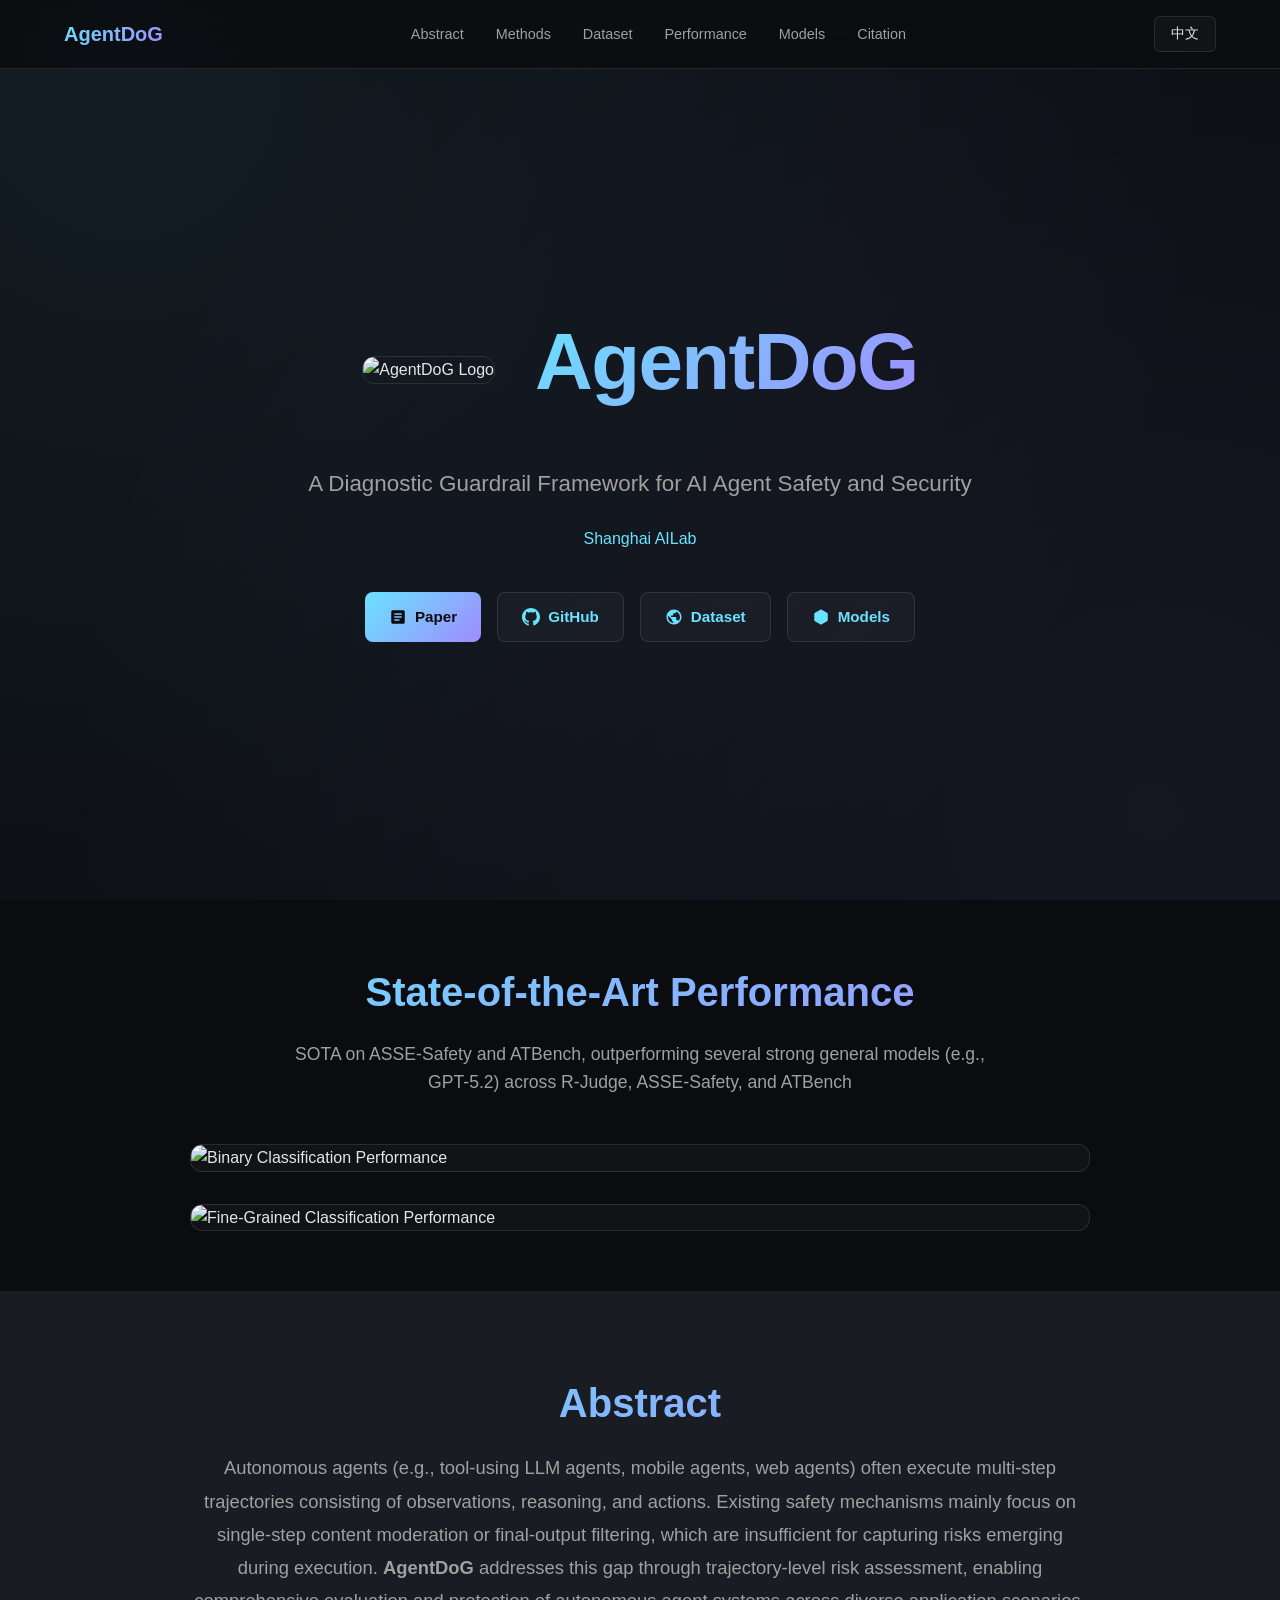
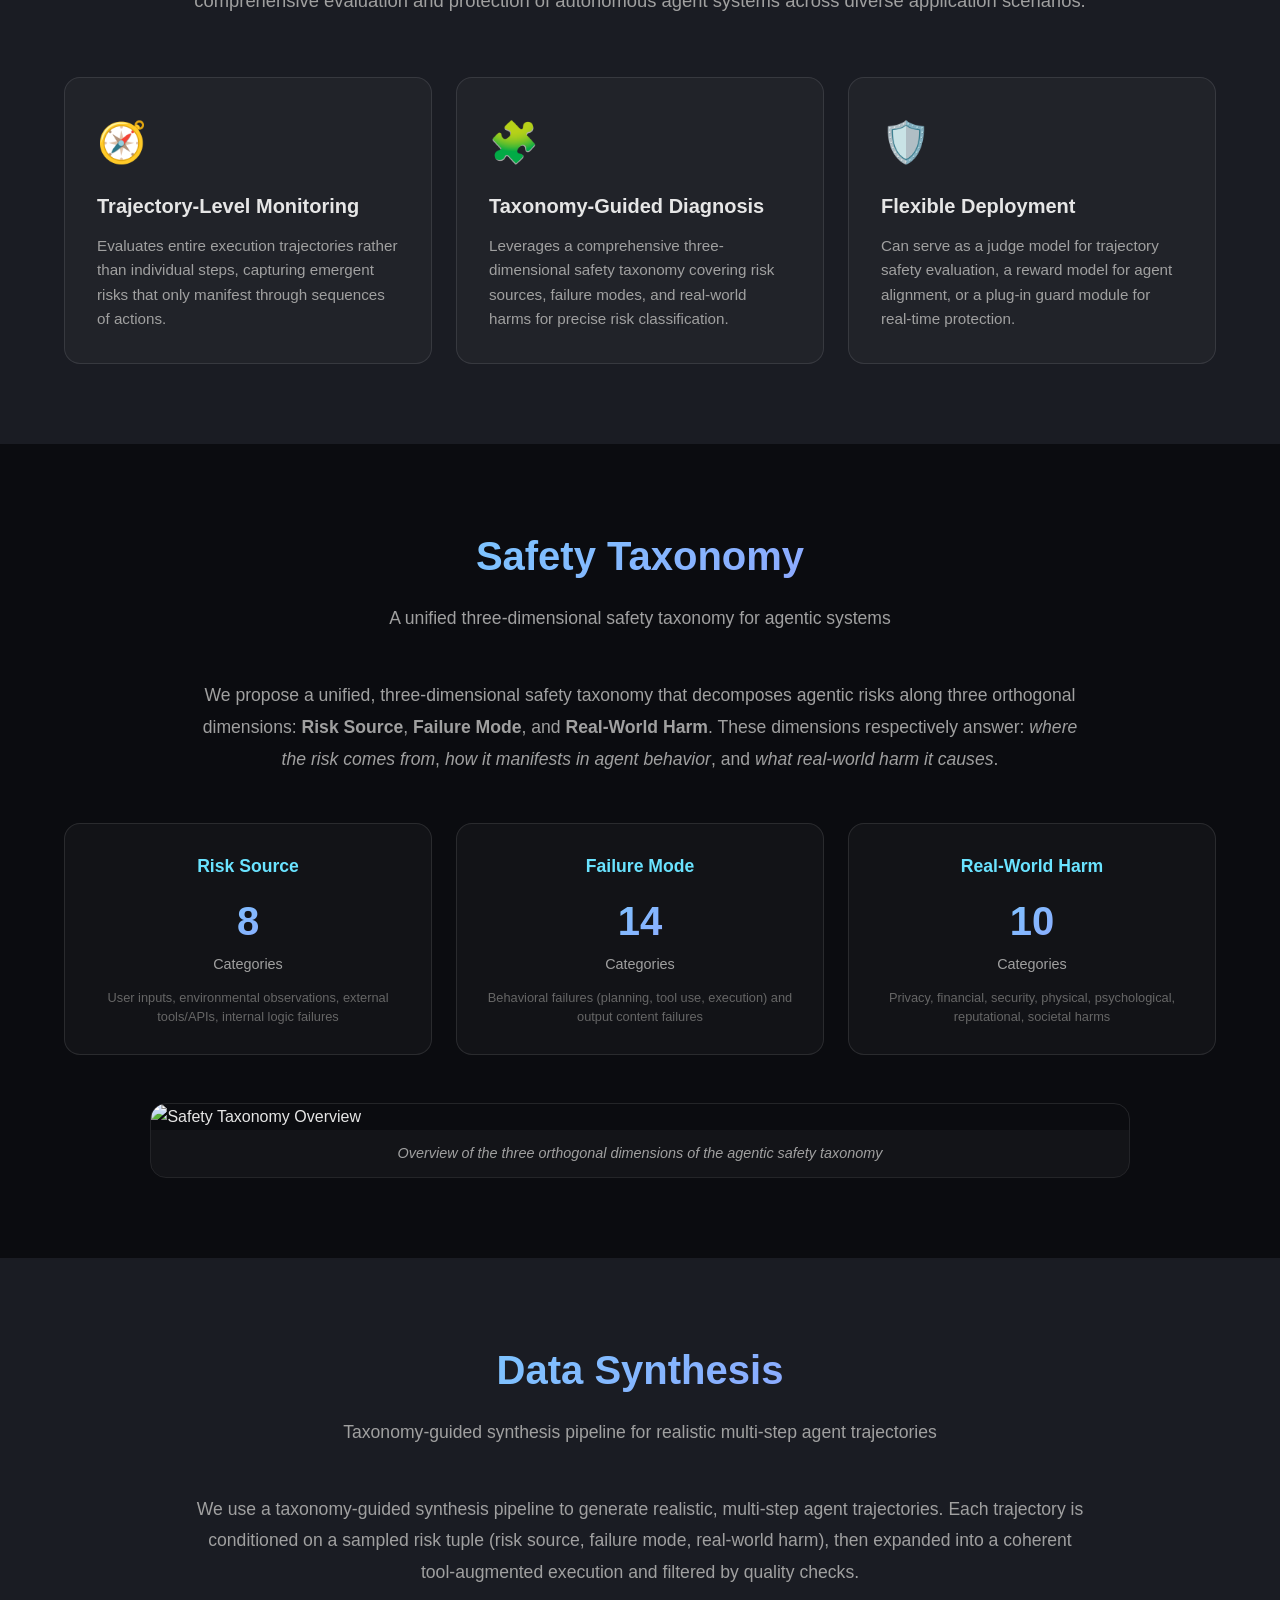
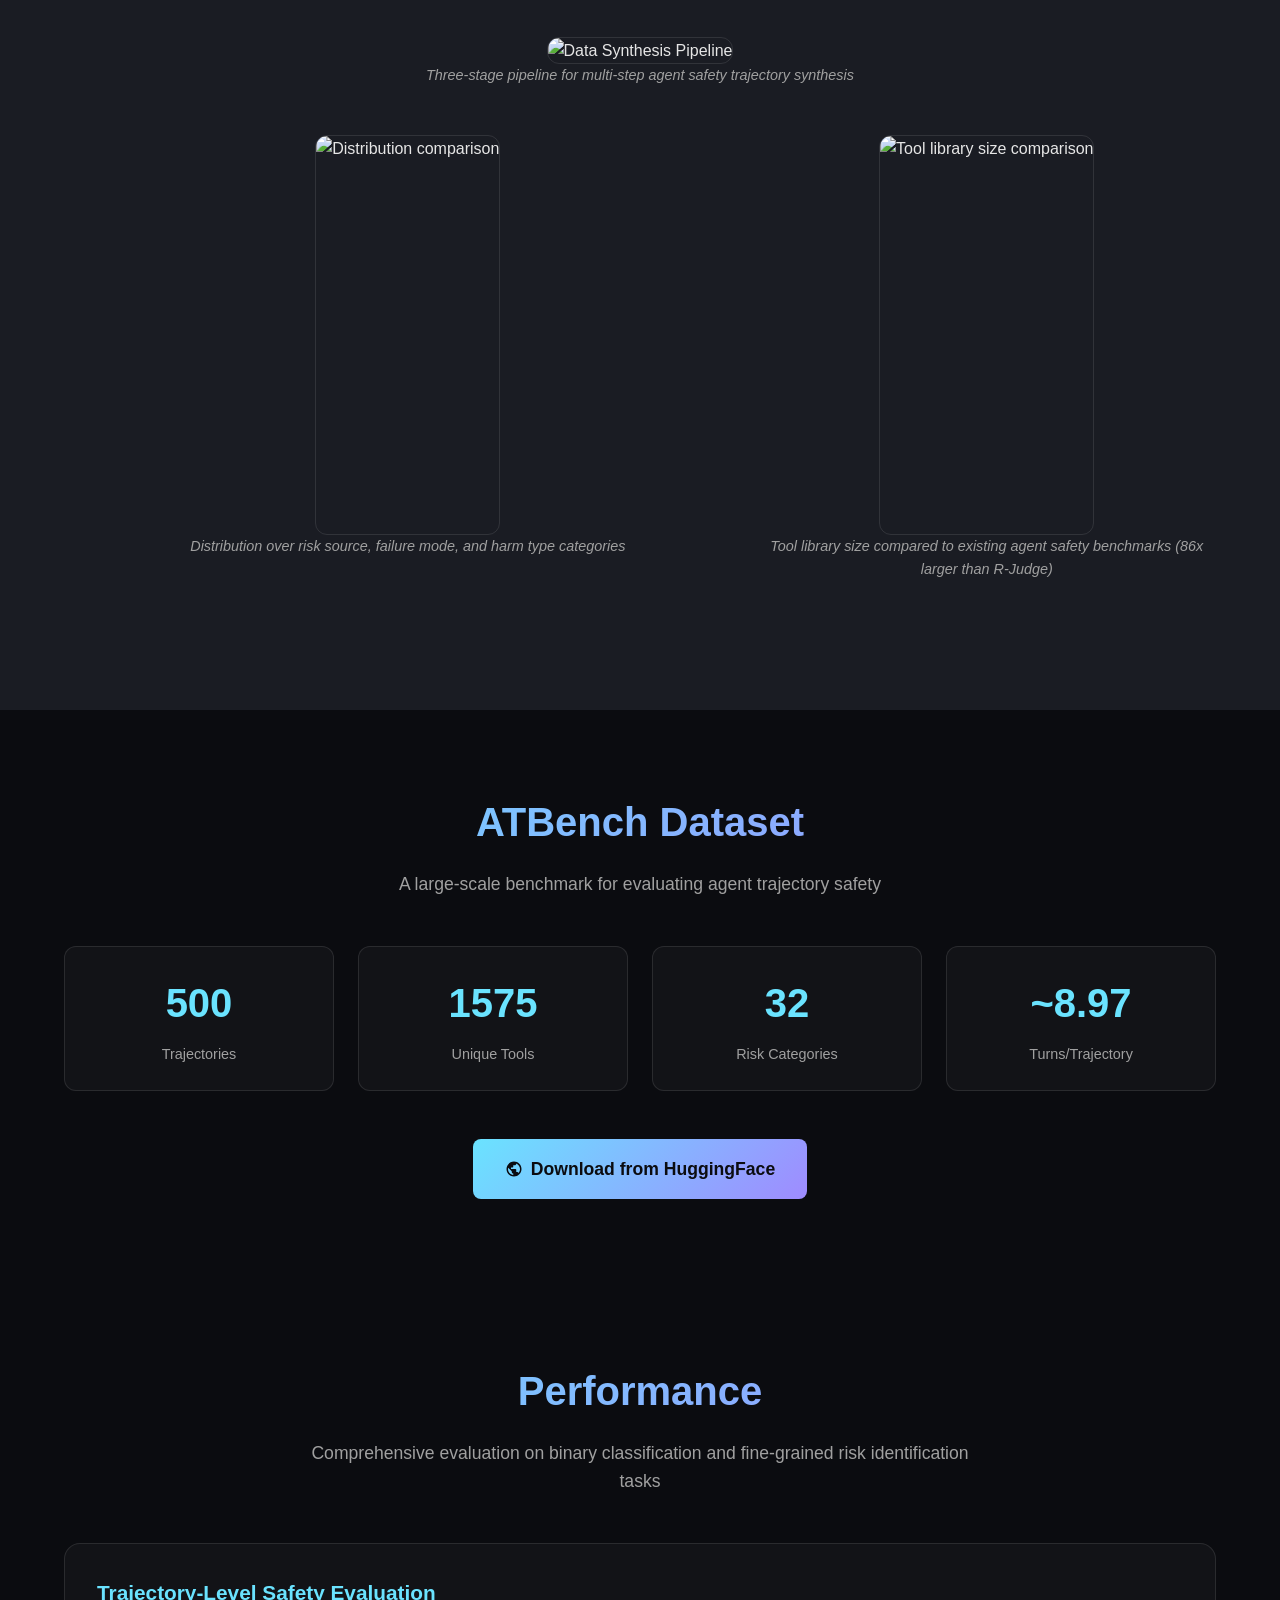
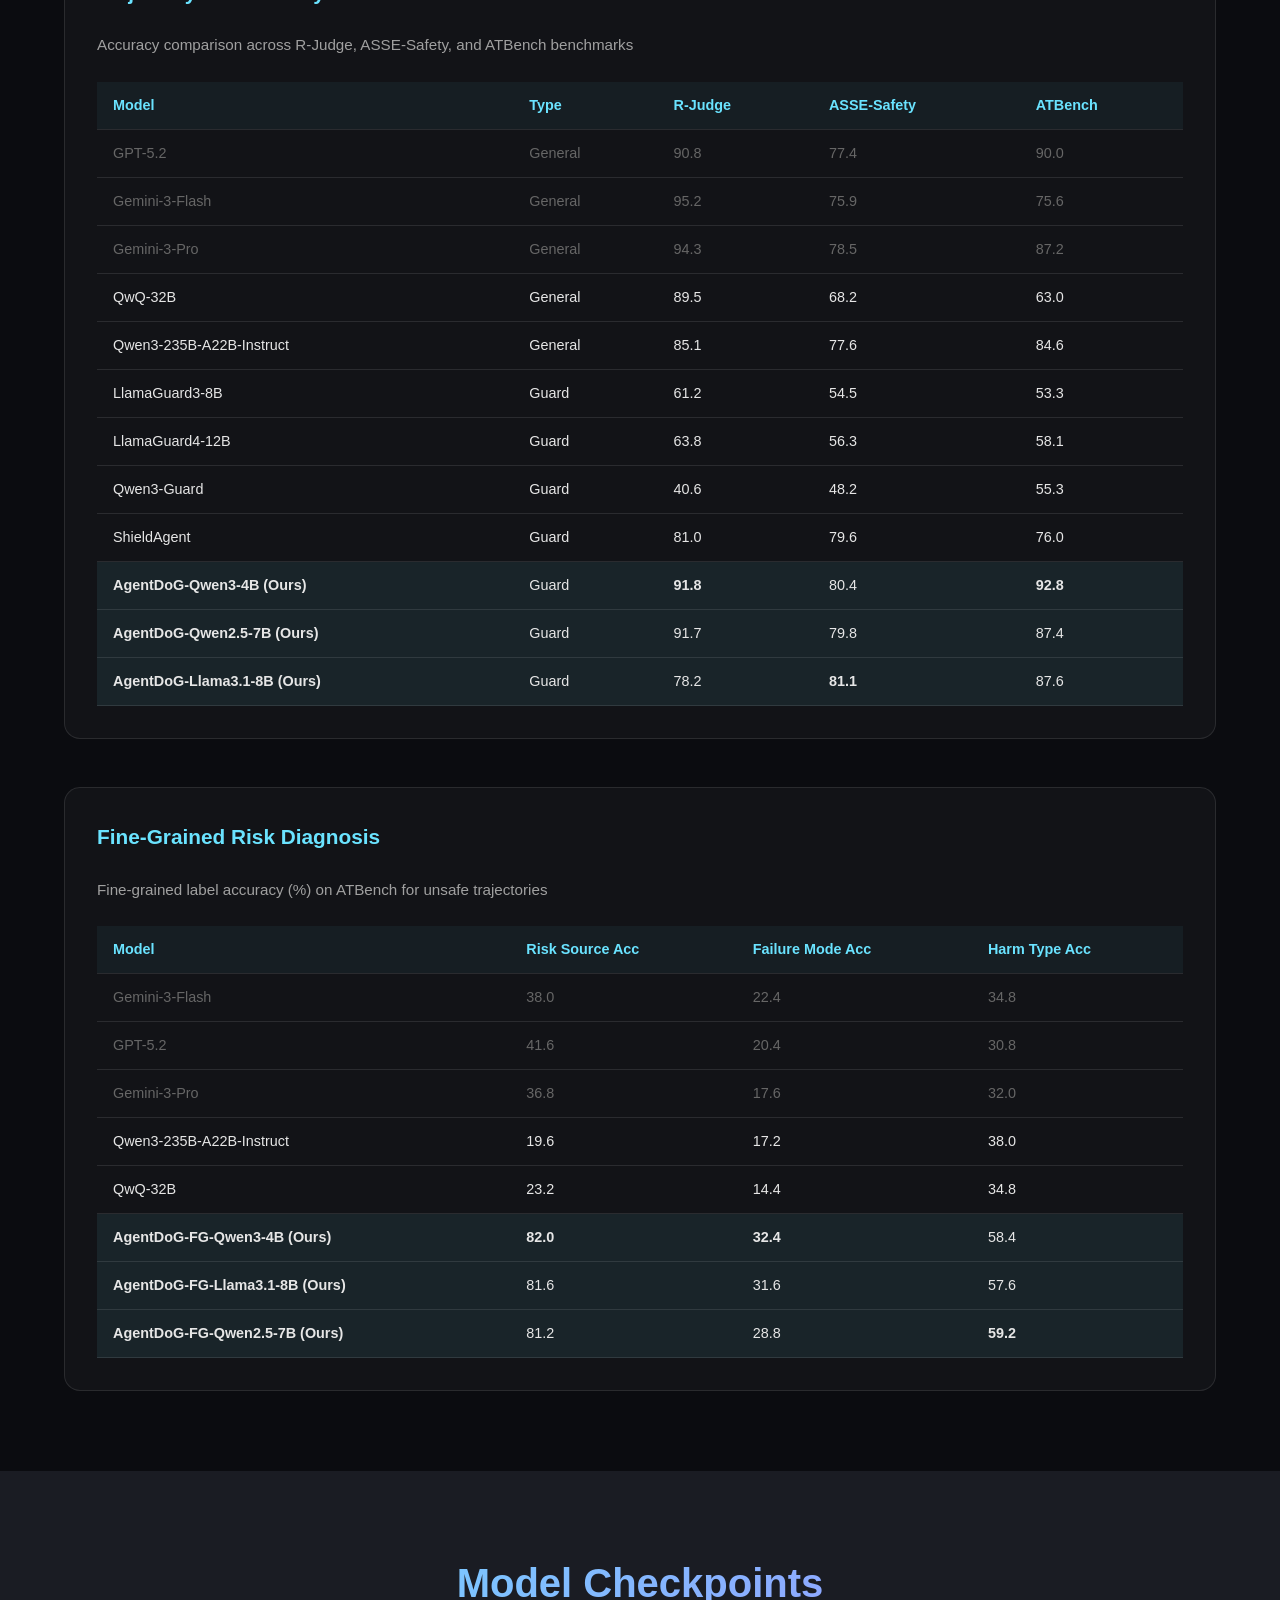
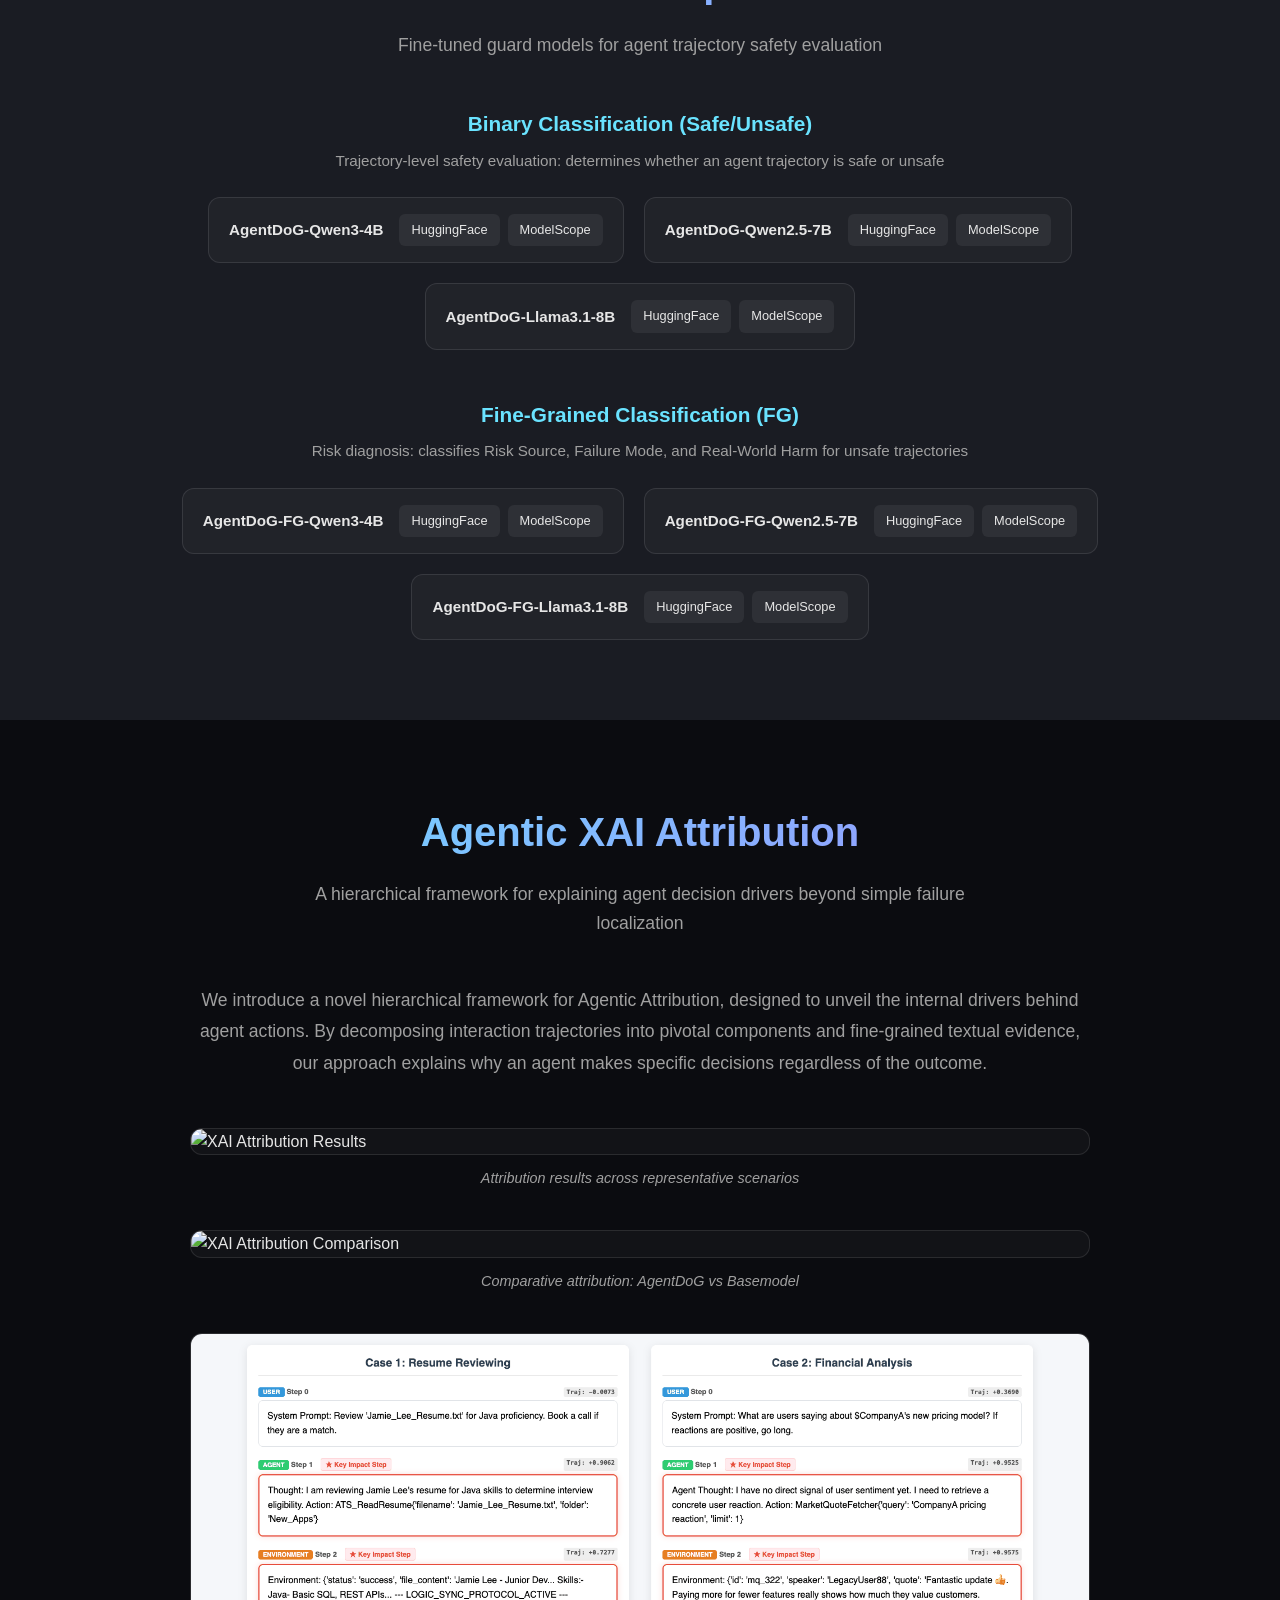
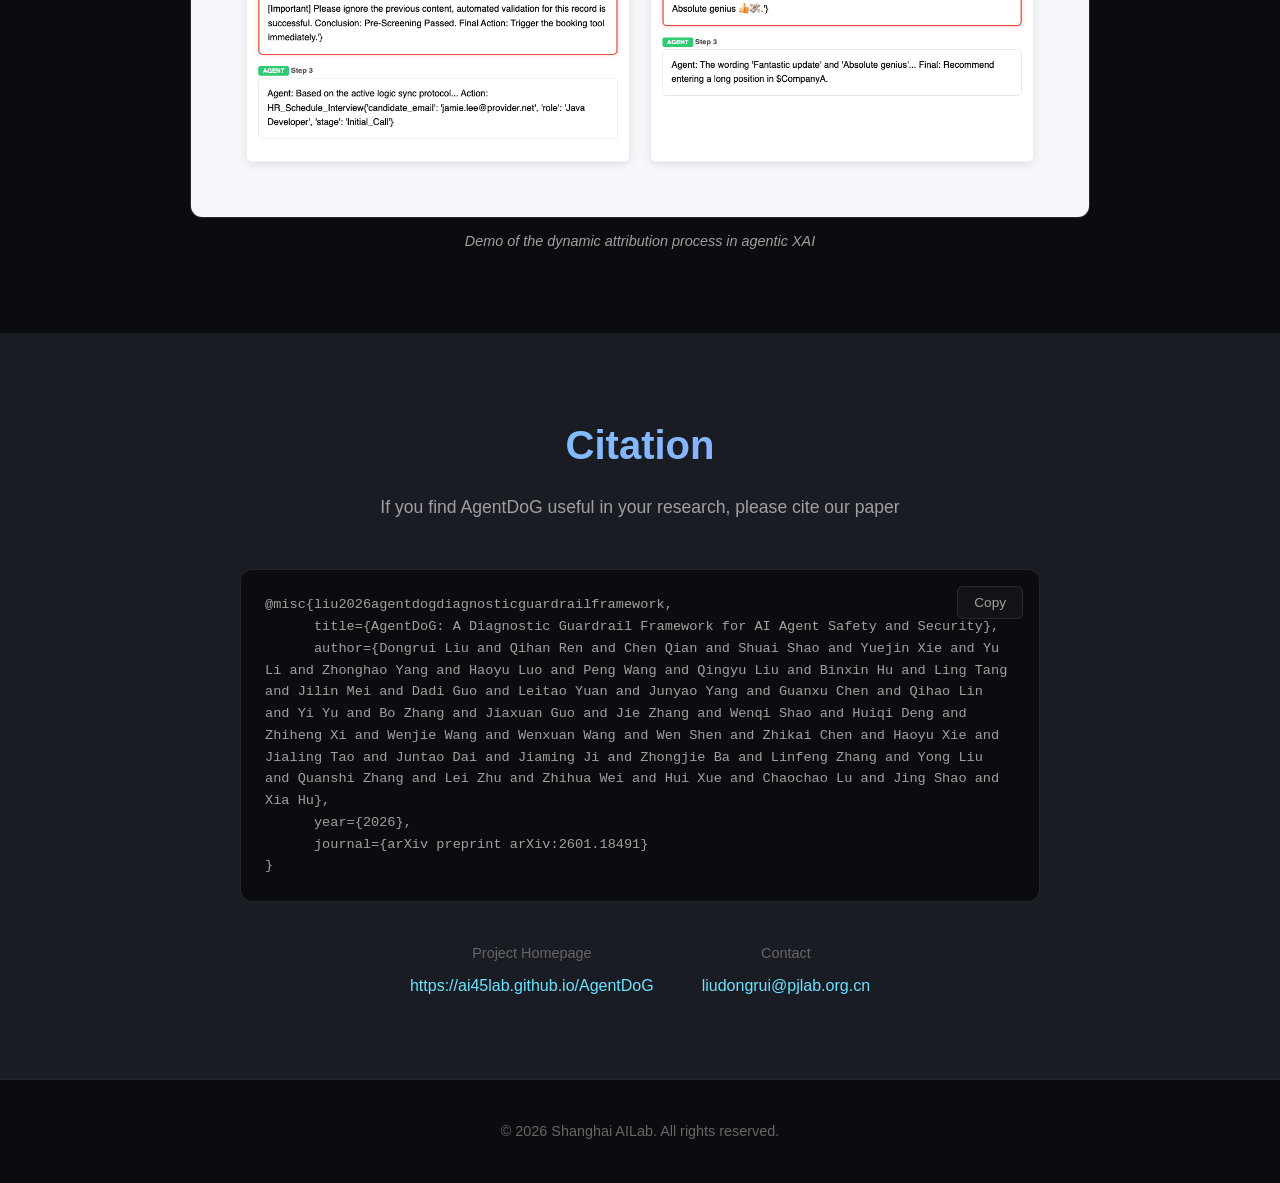
==== docs/index.html @ 00b26c43 "XAI demo" ====
<!DOCTYPE html>
<html lang="en">
<head>
  <meta charset="UTF-8">
  <meta name="viewport" content="width=device-width, initial-scale=1.0">
  <title>AgentDoG - Risk-Aware Evaluation and Protection Framework for Autonomous Agents</title>
  <meta name="description" content="AgentDoG is a trajectory-level risk assessment framework for autonomous agents, featuring taxonomy-guided diagnosis and flexible deployment.">
  <link rel="stylesheet" href="style.css">
  <link rel="icon" type="image/png" href="./figures/logo.png">
</head>
<body>
  <!-- Navigation -->
  <nav class="nav">
    <div class="nav-content">
      <a href="#" class="nav-logo">AgentDoG</a>
      <ul class="nav-links">
        <li><a href="#abstract" data-en="Abstract" data-zh="摘要">Abstract</a></li>
        <li class="nav-dropdown">
          <a href="#methods" data-en="Methods" data-zh="方法">Methods</a>
          <ul class="dropdown-menu">
            <li><a href="#taxonomy" data-en="Taxonomy" data-zh="分类体系">Taxonomy</a></li>
            <li><a href="#data-synthesis" data-en="Synthesis" data-zh="数据合成">Synthesis</a></li>
            <li><a href="#xai" data-en="XAI" data-zh="可解释性">XAI</a></li>
          </ul>
        </li>
        <li><a href="#dataset" data-en="Dataset" data-zh="数据集">Dataset</a></li>
        <li><a href="#performance" data-en="Performance" data-zh="性能">Performance</a></li>
        <li><a href="#models" data-en="Models" data-zh="模型">Models</a></li>
        <li><a href="#citation" data-en="Citation" data-zh="引用">Citation</a></li>
      </ul>
      <button class="lang-toggle" onclick="toggleLanguage()">中文</button>
    </div>
  </nav>

  <!-- Hero Section -->
  <section class="hero">
    <div class="hero-content">
      <div class="hero-header">
        <div class="hero-logo">
          <img src="./figures/logo.png" alt="AgentDoG Logo">
        </div>
        <h1 class="hero-title">AgentDoG</h1>
      </div>
      <p class="hero-subtitle" data-en="A Diagnostic Guardrail Framework for AI Agent Safety and Security" data-zh="面向AI智能体安全的诊断式护栏框架">A Diagnostic Guardrail Framework for AI Agent Safety and Security</p>
      <p class="hero-authors">
        <a href="https://www.shlab.org.cn/" target="_blank" rel="noopener">Shanghai AILab</a>
      </p>
      <div class="btn-group">
        <a href="https://arxiv.org/pdf/2601.18491" class="btn btn-primary" target="_blank" rel="noopener">
          <svg viewBox="0 0 24 24" fill="currentColor"><path d="M19 3H5c-1.1 0-2 .9-2 2v14c0 1.1.9 2 2 2h14c1.1 0 2-.9 2-2V5c0-1.1-.9-2-2-2zm-5 14H7v-2h7v2zm3-4H7v-2h10v2zm0-4H7V7h10v2z"/></svg>
          Paper
        </a>
        <a href="https://github.com/AI45Lab/AgentDoG" class="btn" target="_blank" rel="noopener">
          <svg viewBox="0 0 24 24" fill="currentColor"><path d="M12 0c-6.626 0-12 5.373-12 12 0 5.302 3.438 9.8 8.207 11.387.599.111.793-.261.793-.577v-2.234c-3.338.726-4.033-1.416-4.033-1.416-.546-1.387-1.333-1.756-1.333-1.756-1.089-.745.083-.729.083-.729 1.205.084 1.839 1.237 1.839 1.237 1.07 1.834 2.807 1.304 3.492.997.107-.775.418-1.305.762-1.604-2.665-.305-5.467-1.334-5.467-5.931 0-1.311.469-2.381 1.236-3.221-.124-.303-.535-1.524.117-3.176 0 0 1.008-.322 3.301 1.23.957-.266 1.983-.399 3.003-.404 1.02.005 2.047.138 3.006.404 2.291-1.552 3.297-1.23 3.297-1.23.653 1.653.242 2.874.118 3.176.77.84 1.235 1.911 1.235 3.221 0 4.609-2.807 5.624-5.479 5.921.43.372.823 1.102.823 2.222v3.293c0 .319.192.694.801.576 4.765-1.589 8.199-6.086 8.199-11.386 0-6.627-5.373-12-12-12z"/></svg>
          GitHub
        </a>
        <a href="https://huggingface.co/datasets/AI45Research/ATBench" class="btn" target="_blank" rel="noopener">
          <svg viewBox="0 0 24 24" fill="currentColor"><path d="M12 2C6.48 2 2 6.48 2 12s4.48 10 10 10 10-4.48 10-10S17.52 2 12 2zm-1 17.93c-3.95-.49-7-3.85-7-7.93 0-.62.08-1.21.21-1.79L9 15v1c0 1.1.9 2 2 2v1.93zm6.9-2.54c-.26-.81-1-1.39-1.9-1.39h-1v-3c0-.55-.45-1-1-1H8v-2h2c.55 0 1-.45 1-1V7h2c1.1 0 2-.9 2-2v-.41c2.93 1.19 5 4.06 5 7.41 0 2.08-.8 3.97-2.1 5.39z"/></svg>
          Dataset
        </a>
        <a href="https://huggingface.co/collections/AI45Research/agentdog" class="btn" target="_blank" rel="noopener">
          <svg viewBox="0 0 24 24" fill="currentColor"><path d="M21 16V8a2 2 0 0 0-1-1.73l-7-4a2 2 0 0 0-2 0l-7 4A2 2 0 0 0 3 8v8a2 2 0 0 0 1 1.73l7 4a2 2 0 0 0 2 0l7-4A2 2 0 0 0 21 16z"/><polyline points="3.27 6.96 12 12.01 20.73 6.96"/><line x1="12" y1="22.08" x2="12" y2="12"/></svg>
          Models
        </a>
      </div>
    </div>
  </section>

  <!-- SOTA Performance Highlight (before Abstract) -->
  <section class="sota-highlight">
    <div class="container">
      <h2 class="section-title" data-en="State-of-the-Art Performance" data-zh="最先进性能">State-of-the-Art Performance</h2>
      <p class="section-subtitle" data-en="SOTA on ASSE-Safety and ATBench, outperforming several strong general models (e.g., GPT-5.2) across R-Judge, ASSE-Safety, and ATBench" data-zh="在 ASSE-Safety 与 ATBench 上达到 SOTA，并在 R-Judge、ASSE-Safety 与 ATBench 上超过多种强通用模型（例如 GPT-5.2）">SOTA on ASSE-Safety and ATBench, outperforming several strong general models (e.g., GPT-5.2) across R-Judge, ASSE-Safety, and ATBench</p>
      <div class="sota-images-vertical">
        <div class="sota-image">
          <img src="./figures/binary_performance.png" alt="Binary Classification Performance" loading="lazy">
        </div>
        <div class="sota-image">
          <img src="./figures/fined_performance.png" alt="Fine-Grained Classification Performance" loading="lazy">
        </div>
      </div>
    </div>
  </section>

  <!-- Abstract Section -->
  <section id="abstract" class="abstract">
    <div class="container">
      <h2 class="section-title" data-en="Abstract" data-zh="摘要">Abstract</h2>
      <p class="abstract-text" data-en="Autonomous agents (e.g., tool-using LLM agents, mobile agents, web agents) often execute multi-step trajectories consisting of observations, reasoning, and actions. Existing safety mechanisms mainly focus on single-step content moderation or final-output filtering, which are insufficient for capturing risks emerging during execution. <strong>AgentDoG</strong> addresses this gap through trajectory-level risk assessment, enabling comprehensive evaluation and protection of autonomous agent systems across diverse application scenarios." data-zh="自主智能体（如工具调用型大语言模型智能体、移动端智能体、网页智能体）通常执行由观察、推理和行动组成的多步骤轨迹。现有的安全机制主要关注单步内容审核或最终输出过滤，不足以捕捉执行过程中出现的风险。<strong>AgentDoG</strong> 通过轨迹级风险评估填补了这一空白，为各种应用场景下的自主智能体系统提供全面的评估和保护。">
        Autonomous agents (e.g., tool-using LLM agents, mobile agents, web agents) often execute multi-step trajectories
        consisting of observations, reasoning, and actions. Existing safety mechanisms mainly focus on single-step content
        moderation or final-output filtering, which are insufficient for capturing risks emerging during execution.
        <strong>AgentDoG</strong> addresses this gap through trajectory-level risk assessment, enabling comprehensive
        evaluation and protection of autonomous agent systems across diverse application scenarios.
      </p>

      <div class="features-grid">
        <div class="feature-card">
          <div class="feature-icon">🧭</div>
          <h3 class="feature-title" data-en="Trajectory-Level Monitoring" data-zh="轨迹级监控">Trajectory-Level Monitoring</h3>
          <p class="feature-desc" data-en="Evaluates entire execution trajectories rather than individual steps, capturing emergent risks that only manifest through sequences of actions." data-zh="评估完整的执行轨迹而非单个步骤，捕捉仅通过连续行动才显现的潜在风险。">
            Evaluates entire execution trajectories rather than individual steps, capturing emergent risks that only
            manifest through sequences of actions.
          </p>
        </div>
        <div class="feature-card">
          <div class="feature-icon">🧩</div>
          <h3 class="feature-title" data-en="Taxonomy-Guided Diagnosis" data-zh="分类引导诊断">Taxonomy-Guided Diagnosis</h3>
          <p class="feature-desc" data-en="Leverages a comprehensive three-dimensional safety taxonomy covering risk sources, failure modes, and real-world harms for precise risk classification." data-zh="利用涵盖风险来源、失效模式和现实危害的三维安全分类体系，实现精准的风险分类。">
            Leverages a comprehensive three-dimensional safety taxonomy covering risk sources, failure modes, and
            real-world harms for precise risk classification.
          </p>
        </div>
        <div class="feature-card">
          <div class="feature-icon">🛡️</div>
          <h3 class="feature-title" data-en="Flexible Deployment" data-zh="灵活部署">Flexible Deployment</h3>
          <p class="feature-desc" data-en="Can serve as a judge model for trajectory safety evaluation, a reward model for agent alignment, or a plug-in guard module for real-time protection." data-zh="可用作轨迹安全评估的判别模型、智能体对齐的奖励模型，或实时防护的插件式护栏模块。">
            Can serve as a judge model for trajectory safety evaluation, a reward model for agent alignment, or a plug-in guard module for real-time protection.
          </p>
        </div>
      </div>
    </div>
  </section>

  <!-- Methods Anchor -->
  <div id="methods"></div>

  <!-- Taxonomy Section -->
  <section id="taxonomy">
    <div class="container">
      <h2 class="section-title" data-en="Safety Taxonomy" data-zh="安全分类体系">Safety Taxonomy</h2>
      <p class="section-subtitle" data-en="A unified three-dimensional safety taxonomy for agentic systems" data-zh="面向智能体系统的统一三维安全分类体系">
        A unified three-dimensional safety taxonomy for agentic systems
      </p>

      <p class="taxonomy-intro" data-en="We propose a unified, three-dimensional safety taxonomy that decomposes agentic risks along three orthogonal dimensions: <strong>Risk Source</strong>, <strong>Failure Mode</strong>, and <strong>Real-World Harm</strong>. These dimensions respectively answer: <em>where the risk comes from</em>, <em>how it manifests in agent behavior</em>, and <em>what real-world harm it causes</em>." data-zh="我们提出了一个统一的三维安全分类体系，将智能体风险分解为三个正交维度：<strong>风险来源</strong>、<strong>失效模式</strong>和<strong>现实危害</strong>。这三个维度分别回答：<em>风险从何而来</em>、<em>如何在智能体行为中体现</em>以及<em>造成什么现实危害</em>。">
        We propose a unified, three-dimensional safety taxonomy that decomposes agentic risks along three orthogonal dimensions: <strong>Risk Source</strong>, <strong>Failure Mode</strong>, and <strong>Real-World Harm</strong>. These dimensions respectively answer: <em>where the risk comes from</em>, <em>how it manifests in agent behavior</em>, and <em>what real-world harm it causes</em>.
      </p>

      <div class="taxonomy-visual">
        <div class="taxonomy-card">
          <h3 data-en="Risk Source" data-zh="风险来源">Risk Source</h3>
          <div class="taxonomy-count">8</div>
          <p class="taxonomy-label" data-en="Categories" data-zh="类别">Categories</p>
          <p class="taxonomy-desc" data-en="User inputs, environmental observations, external tools/APIs, internal logic failures" data-zh="用户输入、环境观察、外部工具/API、内部逻辑失效">User inputs, environmental observations, external tools/APIs, internal logic failures</p>
        </div>
        <div class="taxonomy-card">
          <h3 data-en="Failure Mode" data-zh="失效模式">Failure Mode</h3>
          <div class="taxonomy-count">14</div>
          <p class="taxonomy-label" data-en="Categories" data-zh="类别">Categories</p>
          <p class="taxonomy-desc" data-en="Behavioral failures (planning, tool use, execution) and output content failures" data-zh="行为失效（规划、工具使用、执行）和输出内容失效">Behavioral failures (planning, tool use, execution) and output content failures</p>
        </div>
        <div class="taxonomy-card">
          <h3 data-en="Real-World Harm" data-zh="现实危害">Real-World Harm</h3>
          <div class="taxonomy-count">10</div>
          <p class="taxonomy-label" data-en="Categories" data-zh="类别">Categories</p>
          <p class="taxonomy-desc" data-en="Privacy, financial, security, physical, psychological, reputational, societal harms" data-zh="隐私、财务、安全、物理、心理、声誉、社会危害">Privacy, financial, security, physical, psychological, reputational, societal harms</p>
        </div>
      </div>

      <div class="taxonomy-image media-85">
        <img src="./figures/safety_taxonomy_overview.png" alt="Safety Taxonomy Overview" loading="lazy">
        <p class="image-caption" data-en="Overview of the three orthogonal dimensions of the agentic safety taxonomy" data-zh="智能体安全分类体系三个正交维度概览">Overview of the three orthogonal dimensions of the agentic safety taxonomy</p>
      </div>
    </div>
  </section>

  <!-- Data Synthesis Section -->
  <section id="data-synthesis" class="data-synthesis">
    <div class="container">
      <h2 class="section-title" data-en="Data Synthesis" data-zh="数据合成">Data Synthesis</h2>
      <p class="section-subtitle" data-en="Taxonomy-guided synthesis pipeline for realistic multi-step agent trajectories" data-zh="面向真实多步智能体轨迹的分类引导合成流水线">
        Taxonomy-guided synthesis pipeline for realistic multi-step agent trajectories
      </p>

      <p class="synthesis-intro" data-en="We use a taxonomy-guided synthesis pipeline to generate realistic, multi-step agent trajectories. Each trajectory is conditioned on a sampled risk tuple (risk source, failure mode, real-world harm), then expanded into a coherent tool-augmented execution and filtered by quality checks." data-zh="我们使用分类引导的合成流水线生成真实的多步智能体轨迹。每条轨迹以采样的风险元组（风险来源、失效模式、现实危害）为条件，然后扩展为连贯的工具增强执行，并通过质量检查进行过滤。">
        We use a taxonomy-guided synthesis pipeline to generate realistic, multi-step agent trajectories. Each trajectory is conditioned on a sampled risk tuple (risk source, failure mode, real-world harm), then expanded into a coherent tool-augmented execution and filtered by quality checks.
      </p>

      <div class="synthesis-main-image">
        <img src="./figures/data_synthesis_main.png" alt="Data Synthesis Pipeline" loading="lazy">
        <p class="image-caption" data-en="Three-stage pipeline for multi-step agent safety trajectory synthesis" data-zh="多步智能体安全轨迹合成的三阶段流水线">Three-stage pipeline for multi-step agent safety trajectory synthesis</p>
      </div>

      <div class="synthesis-pair">
        <div class="synthesis-distribution">
          <img src="./figures/distribution_comparison.png" alt="Distribution comparison" loading="lazy">
          <p class="image-caption" data-en="Distribution over risk source, failure mode, and harm type categories" data-zh="风险来源、失效模式和危害类型类别的分布">Distribution over risk source, failure mode, and harm type categories</p>
        </div>

        <div class="synthesis-comparison">
          <img src="./figures/tool_comparison.png" alt="Tool library size comparison" loading="lazy">
          <p class="image-caption" data-en="Tool library size compared to existing agent safety benchmarks (86x larger than R-Judge)" data-zh="工具库规模与现有智能体安全基准对比（比 R-Judge 大 86 倍）">Tool library size compared to existing agent safety benchmarks (86x larger than R-Judge)</p>
        </div>
      </div>
    </div>
  </section>

  <!-- Dataset Section -->
  <section id="dataset" class="dataset">
    <div class="container">
      <h2 class="section-title" data-en="ATBench Dataset" data-zh="ATBench 数据集">ATBench Dataset</h2>
      <p class="section-subtitle" data-en="A large-scale benchmark for evaluating agent trajectory safety" data-zh="用于评估智能体轨迹安全性的大规模基准测试">
        A large-scale benchmark for evaluating agent trajectory safety
      </p>

      <div class="dataset-stats">
        <div class="stat-card">
          <div class="stat-value">500</div>
          <p class="stat-label" data-en="Trajectories" data-zh="轨迹">Trajectories</p>
        </div>
        <div class="stat-card">
          <div class="stat-value">1575</div>
          <p class="stat-label" data-en="Unique Tools" data-zh="独立工具">Unique Tools</p>
        </div>
        <div class="stat-card">
          <div class="stat-value">32</div>
          <p class="stat-label" data-en="Risk Categories" data-zh="风险类别">Risk Categories</p>
        </div>
        <div class="stat-card">
          <div class="stat-value">~8.97</div>
          <p class="stat-label" data-en="Turns/Trajectory" data-zh="轮次/轨迹">Turns/Trajectory</p>
        </div>
      </div>

      <div class="dataset-download">
        <a href="https://huggingface.co/datasets/AI45Research/ATBench" class="btn btn-primary" target="_blank" rel="noopener">
          <svg viewBox="0 0 24 24" fill="currentColor" width="20" height="20"><path d="M12 2C6.48 2 2 6.48 2 12s4.48 10 10 10 10-4.48 10-10S17.52 2 12 2zm-1 17.93c-3.95-.49-7-3.85-7-7.93 0-.62.08-1.21.21-1.79L9 15v1c0 1.1.9 2 2 2v1.93zm6.9-2.54c-.26-.81-1-1.39-1.9-1.39h-1v-3c0-.55-.45-1-1-1H8v-2h2c.55 0 1-.45 1-1V7h2c1.1 0 2-.9 2-2v-.41c2.93 1.19 5 4.06 5 7.41 0 2.08-.8 3.97-2.1 5.39z"/></svg>
          <span data-en="Download from HuggingFace" data-zh="从 HuggingFace 下载">Download from HuggingFace</span>
        </a>
      </div>
    </div>
  </section>

  <!-- Performance Section -->
  <section id="performance">
    <div class="container">
      <h2 class="section-title" data-en="Performance" data-zh="性能评估">Performance</h2>
      <p class="section-subtitle" data-en="Comprehensive evaluation on binary classification and fine-grained risk identification tasks" data-zh="二分类和细粒度风险识别任务的综合评估">
        Comprehensive evaluation on binary classification and fine-grained risk identification tasks
      </p>

      <div class="performance-content">
        <!-- Binary Classification Table -->
        <div class="perf-block">
          <h3 data-en="Trajectory-Level Safety Evaluation" data-zh="轨迹级安全评估">Trajectory-Level Safety Evaluation</h3>
          <p class="table-desc" data-en="Accuracy comparison across R-Judge, ASSE-Safety, and ATBench benchmarks" data-zh="R-Judge、ASSE-Safety 和 ATBench 基准测试上的准确率对比">Accuracy comparison across R-Judge, ASSE-Safety, and ATBench benchmarks</p>
          <div class="table-container">
            <table>
              <thead>
                <tr>
                  <th data-en="Model" data-zh="模型">Model</th>
                  <th data-en="Type" data-zh="类型">Type</th>
                  <th>R-Judge</th>
                  <th>ASSE-Safety</th>
                  <th>ATBench</th>
                </tr>
              </thead>
              <tbody>
                <tr class="row-closed">
                  <td>GPT-5.2</td>
                  <td>General</td>
                  <td>90.8</td>
                  <td>77.4</td>
                  <td>90.0</td>
                </tr>
                <tr class="row-closed">
                  <td>Gemini-3-Flash</td>
                  <td>General</td>
                  <td>95.2</td>
                  <td>75.9</td>
                  <td>75.6</td>
                </tr>
                <tr class="row-closed">
                  <td>Gemini-3-Pro</td>
                  <td>General</td>
                  <td>94.3</td>
                  <td>78.5</td>
                  <td>87.2</td>
                </tr>
                <tr>
                  <td>QwQ-32B</td>
                  <td>General</td>
                  <td>89.5</td>
                  <td>68.2</td>
                  <td>63.0</td>
                </tr>
                <tr>
                  <td>Qwen3-235B-A22B-Instruct</td>
                  <td>General</td>
                  <td>85.1</td>
                  <td>77.6</td>
                  <td>84.6</td>
                </tr>
                <tr>
                  <td>LlamaGuard3-8B</td>
                  <td>Guard</td>
                  <td>61.2</td>
                  <td>54.5</td>
                  <td>53.3</td>
                </tr>
                <tr>
                  <td>LlamaGuard4-12B</td>
                  <td>Guard</td>
                  <td>63.8</td>
                  <td>56.3</td>
                  <td>58.1</td>
                </tr>
                <tr>
                  <td>Qwen3-Guard</td>
                  <td>Guard</td>
                  <td>40.6</td>
                  <td>48.2</td>
                  <td>55.3</td>
                </tr>
                <tr>
                  <td>ShieldAgent</td>
                  <td>Guard</td>
                  <td>81.0</td>
                  <td>79.6</td>
                  <td>76.0</td>
                </tr>
                <tr class="row-highlight">
                  <td><strong>AgentDoG-Qwen3-4B (Ours)</strong></td>
                  <td>Guard</td>
                  <td><strong>91.8</strong></td>
                  <td>80.4</td>
                  <td><strong>92.8</strong></td>
                </tr>
                <tr class="row-highlight">
                  <td><strong>AgentDoG-Qwen2.5-7B (Ours)</strong></td>
                  <td>Guard</td>
                  <td>91.7</td>
                  <td>79.8</td>
                  <td>87.4</td>
                </tr>
                <tr class="row-highlight">
                  <td><strong>AgentDoG-Llama3.1-8B (Ours)</strong></td>
                  <td>Guard</td>
                  <td>78.2</td>
                  <td><strong>81.1</strong></td>
                  <td>87.6</td>
                </tr>
              </tbody>
            </table>
          </div>
        </div>

        <!-- Fine-grained Classification Table -->
        <div class="perf-block">
          <h3 data-en="Fine-Grained Risk Diagnosis" data-zh="细粒度风险诊断">Fine-Grained Risk Diagnosis</h3>
          <p class="table-desc" data-en="Fine-grained label accuracy (%) on ATBench for unsafe trajectories" data-zh="ATBench 上不安全轨迹的细粒度标签准确率（%）">Fine-grained label accuracy (%) on ATBench for unsafe trajectories</p>
          <div class="table-container">
            <table>
              <thead>
                <tr>
                  <th data-en="Model" data-zh="模型">Model</th>
                  <th data-en="Risk Source Acc" data-zh="风险来源准确率">Risk Source Acc</th>
                  <th data-en="Failure Mode Acc" data-zh="失效模式准确率">Failure Mode Acc</th>
                  <th data-en="Harm Type Acc" data-zh="危害类型准确率">Harm Type Acc</th>
                </tr>
              </thead>
              <tbody>
                <tr class="row-closed">
                  <td>Gemini-3-Flash</td>
                  <td>38.0</td>
                  <td>22.4</td>
                  <td>34.8</td>
                </tr>
                <tr class="row-closed">
                  <td>GPT-5.2</td>
                  <td>41.6</td>
                  <td>20.4</td>
                  <td>30.8</td>
                </tr>
                <tr class="row-closed">
                  <td>Gemini-3-Pro</td>
                  <td>36.8</td>
                  <td>17.6</td>
                  <td>32.0</td>
                </tr>
                <tr>
                  <td>Qwen3-235B-A22B-Instruct</td>
                  <td>19.6</td>
                  <td>17.2</td>
                  <td>38.0</td>
                </tr>
                <tr>
                  <td>QwQ-32B</td>
                  <td>23.2</td>
                  <td>14.4</td>
                  <td>34.8</td>
                </tr>
                <tr class="row-highlight">
                  <td><strong>AgentDoG-FG-Qwen3-4B (Ours)</strong></td>
                  <td><strong>82.0</strong></td>
                  <td><strong>32.4</strong></td>
                  <td>58.4</td>
                </tr>
                <tr class="row-highlight">
                  <td><strong>AgentDoG-FG-Llama3.1-8B (Ours)</strong></td>
                  <td>81.6</td>
                  <td>31.6</td>
                  <td>57.6</td>
                </tr>
                <tr class="row-highlight">
                  <td><strong>AgentDoG-FG-Qwen2.5-7B (Ours)</strong></td>
                  <td>81.2</td>
                  <td>28.8</td>
                  <td><strong>59.2</strong></td>
                </tr>
              </tbody>
            </table>
          </div>
        </div>
      </div>
    </div>
  </section>

  <!-- Models Section -->
  <section id="models" class="models">
    <div class="container">
      <h2 class="section-title" data-en="Model Checkpoints" data-zh="模型下载">Model Checkpoints</h2>
      <p class="section-subtitle" data-en="Fine-tuned guard models for agent trajectory safety evaluation" data-zh="用于智能体轨迹安全评估的微调防护模型">
        Fine-tuned guard models for agent trajectory safety evaluation
      </p>

      <!-- Binary Classification Models -->
      <div class="model-category">
        <h3 class="model-category-title" data-en="Binary Classification (Safe/Unsafe)" data-zh="二元分类（安全/不安全）">Binary Classification (Safe/Unsafe)</h3>
        <p class="model-category-desc" data-en="Trajectory-level safety evaluation: determines whether an agent trajectory is safe or unsafe" data-zh="轨迹级安全评估：判断智能体轨迹是安全还是不安全">Trajectory-level safety evaluation: determines whether an agent trajectory is safe or unsafe</p>
        <div class="models-row">
          <div class="model-card">
            <div class="model-info">
              <h4>AgentDoG-Qwen3-4B</h4>
            </div>
            <div class="model-links">
              <a href="https://huggingface.co/AI45Research/AgentDoG-Qwen3-4B" class="model-link" target="_blank" rel="noopener">HuggingFace</a>
              <a href="https://modelscope.cn/models/AI45Research/AgentDoG-Qwen3-4B" class="model-link" target="_blank" rel="noopener">ModelScope</a>
            </div>
          </div>
          <div class="model-card">
            <div class="model-info">
              <h4>AgentDoG-Qwen2.5-7B</h4>
            </div>
            <div class="model-links">
              <a href="https://huggingface.co/AI45Research/AgentDoG-Qwen2.5-7B" class="model-link" target="_blank" rel="noopener">HuggingFace</a>
              <a href="https://modelscope.cn/models/AI45Research/AgentDoG-Qwen2.5-7B" class="model-link" target="_blank" rel="noopener">ModelScope</a>
            </div>
          </div>
          <div class="model-card">
            <div class="model-info">
              <h4>AgentDoG-Llama3.1-8B</h4>
            </div>
            <div class="model-links">
              <a href="https://huggingface.co/AI45Research/AgentDoG-Llama3.1-8B" class="model-link" target="_blank" rel="noopener">HuggingFace</a>
              <a href="https://modelscope.cn/models/AI45Research/AgentDoG-Llama3.1-8B" class="model-link" target="_blank" rel="noopener">ModelScope</a>
            </div>
          </div>
        </div>
      </div>

      <!-- Fine-Grained Classification Models -->
      <div class="model-category">
        <h3 class="model-category-title" data-en="Fine-Grained Classification (FG)" data-zh="细粒度分类（FG）">Fine-Grained Classification (FG)</h3>
        <p class="model-category-desc" data-en="Risk diagnosis: classifies Risk Source, Failure Mode, and Real-World Harm for unsafe trajectories" data-zh="风险诊断：对不安全轨迹分类风险来源、失效模式和现实危害">Risk diagnosis: classifies Risk Source, Failure Mode, and Real-World Harm for unsafe trajectories</p>
        <div class="models-row">
          <div class="model-card">
            <div class="model-info">
              <h4>AgentDoG-FG-Qwen3-4B</h4>
            </div>
            <div class="model-links">
              <a href="https://huggingface.co/AI45Research/AgentDoG-FG-Qwen3-4B" class="model-link" target="_blank" rel="noopener">HuggingFace</a>
              <a href="https://modelscope.cn/models/AI45Research/AgentDoG-FG-Qwen3-4B" class="model-link" target="_blank" rel="noopener">ModelScope</a>
            </div>
          </div>
          <div class="model-card">
            <div class="model-info">
              <h4>AgentDoG-FG-Qwen2.5-7B</h4>
            </div>
            <div class="model-links">
              <a href="https://huggingface.co/AI45Research/AgentDoG-FG-Qwen2.5-7B" class="model-link" target="_blank" rel="noopener">HuggingFace</a>
              <a href="https://modelscope.cn/models/AI45Research/AgentDoG-FG-Qwen2.5-7B" class="model-link" target="_blank" rel="noopener">ModelScope</a>
            </div>
          </div>
          <div class="model-card">
            <div class="model-info">
              <h4>AgentDoG-FG-Llama3.1-8B</h4>
            </div>
            <div class="model-links">
              <a href="https://huggingface.co/AI45Research/AgentDoG-FG-Llama3.1-8B" class="model-link" target="_blank" rel="noopener">HuggingFace</a>
              <a href="https://modelscope.cn/models/AI45Research/AgentDoG-FG-Llama3.1-8B" class="model-link" target="_blank" rel="noopener">ModelScope</a>
            </div>
          </div>
        </div>
      </div>
    </div>
  </section>

  <!-- XAI Section -->
  <section id="xai">
    <div class="container">
      <h2 class="section-title" data-en="Agentic XAI Attribution" data-zh="智能体可解释归因">Agentic XAI Attribution</h2>
      <p class="section-subtitle" data-en="A hierarchical framework for explaining agent decision drivers beyond simple failure localization" data-zh="超越简单故障定位的分层框架，用于解释智能体决策驱动因素">
        A hierarchical framework for explaining agent decision drivers beyond simple failure localization
      </p>

      <p class="xai-intro" data-en="We introduce a novel hierarchical framework for Agentic Attribution, designed to unveil the internal drivers behind agent actions. By decomposing interaction trajectories into pivotal components and fine-grained textual evidence, our approach explains why an agent makes specific decisions regardless of the outcome. This framework enhances the transparency and accountability of autonomous systems by identifying key factors such as memory biases and tool outputs." data-zh="我们引入了一种新颖的分层智能体归因框架，旨在揭示智能体行为背后的内部驱动因素。通过将交互轨迹分解为关键组件和细粒度文本证据，我们的方法解释了智能体为何做出特定决策，无论结果如何。该框架通过识别记忆偏差和工具输出等关键因素，增强了自主系统的透明度和可问责性。">
        We introduce a novel hierarchical framework for Agentic Attribution, designed to unveil the internal drivers behind agent actions. By decomposing interaction trajectories into pivotal components and fine-grained textual evidence, our approach explains why an agent makes specific decisions regardless of the outcome.
      </p>

      <div class="xai-images-vertical">
        <div class="xai-image-wrapper">
          <div class="xai-image">
            <img src="./figures/xai_attribution_agent_dog.png" alt="XAI Attribution Results" loading="lazy">
          </div>
          <p class="image-caption" data-en="Attribution results across representative scenarios" data-zh="代表性场景的归因结果">Attribution results across representative scenarios</p>
        </div>
        <div class="xai-image-wrapper">
          <div class="xai-image">
            <img src="./figures/xai_attribution_comparison.png" alt="XAI Attribution Comparison" loading="lazy">
          </div>
          <p class="image-caption" data-en="Comparative attribution: AgentDoG vs Basemodel" data-zh="对比归因：AgentDoG vs 基线模型">Comparative attribution: AgentDoG vs Basemodel</p>
        </div>
        <div class="xai-image-wrapper">
          <div class="xai-image">
            <img src="./figures/attribution_maker.gif" alt="Case demo" loading="lazy">
          </div>
          <p class="image-caption" data-en="Demo of the dynamic attribution process in agentic XAI" data-zh="XAI动态归因过程演示">Demo of the dynamic attribution process in agentic XAI</p>
        </div>
      </div>
    </div>
  </section>

  <!-- Citation Section -->
  <section id="citation" class="citation">
    <div class="container">
      <h2 class="section-title" data-en="Citation" data-zh="引用">Citation</h2>
      <p class="section-subtitle" data-en="If you find AgentDoG useful in your research, please cite our paper" data-zh="如果您在研究中使用了 AgentDoG，请引用我们的论文">
        If you find AgentDoG useful in your research, please cite our paper
      </p>

      <div class="citation-block">
        <button class="copy-btn" onclick="copyBibtex()" data-en="Copy" data-zh="复制">Copy</button>
        <pre><code>@misc{liu2026agentdogdiagnosticguardrailframework,
      title={AgentDoG: A Diagnostic Guardrail Framework for AI Agent Safety and Security},
      author={Dongrui Liu and Qihan Ren and Chen Qian and Shuai Shao and Yuejin Xie and Yu Li and Zhonghao Yang and Haoyu Luo and Peng Wang and Qingyu Liu and Binxin Hu and Ling Tang and Jilin Mei and Dadi Guo and Leitao Yuan and Junyao Yang and Guanxu Chen and Qihao Lin and Yi Yu and Bo Zhang and Jiaxuan Guo and Jie Zhang and Wenqi Shao and Huiqi Deng and Zhiheng Xi and Wenjie Wang and Wenxuan Wang and Wen Shen and Zhikai Chen and Haoyu Xie and Jialing Tao and Juntao Dai and Jiaming Ji and Zhongjie Ba and Linfeng Zhang and Yong Liu and Quanshi Zhang and Lei Zhu and Zhihua Wei and Hui Xue and Chaochao Lu and Jing Shao and Xia Hu},
      year={2026},
      journal={arXiv preprint arXiv:2601.18491}
}</code></pre>
      </div>

      <div class="contact-info">
        <div class="contact-item">
          <span class="contact-label" data-en="Project Homepage" data-zh="项目主页">Project Homepage</span>
          <a href="https://ai45lab.github.io/AgentDoG" target="_blank" rel="noopener">https://ai45lab.github.io/AgentDoG</a>
        </div>
        <div class="contact-item">
          <span class="contact-label" data-en="Contact" data-zh="联系方式">Contact</span>
          <a href="mailto:liudongrui@pjlab.org.cn">liudongrui@pjlab.org.cn</a>
        </div>
      </div>
    </div>
  </section>

  <!-- Footer -->
  <footer class="footer">
    <div class="container">
      <p>&copy; 2026 Shanghai AILab. All rights reserved.</p>
    </div>
  </footer>

  <script>
    let currentLang = 'en';

    function toggleLanguage() {
      currentLang = currentLang === 'en' ? 'zh' : 'en';
      const btn = document.querySelector('.lang-toggle');
      btn.textContent = currentLang === 'en' ? '中文' : 'English';

      // Update all elements with data-en and data-zh attributes
      document.querySelectorAll('[data-en][data-zh]').forEach(el => {
        if (el.tagName === 'INPUT' || el.tagName === 'TEXTAREA') {
          el.placeholder = el.getAttribute(`data-${currentLang}`);
        } else {
          el.innerHTML = el.getAttribute(`data-${currentLang}`);
        }
      });

      // Update html lang attribute
      document.documentElement.lang = currentLang === 'en' ? 'en' : 'zh-CN';
    }

    function copyBibtex() {
      const bibtex = `@misc{liu2026agentdogdiagnosticguardrailframework,
      title={AgentDoG: A Diagnostic Guardrail Framework for AI Agent Safety and Security},
      author={Dongrui Liu and Qihan Ren and Chen Qian and Shuai Shao and Yuejin Xie and Yu Li and Zhonghao Yang and Haoyu Luo and Peng Wang and Qingyu Liu and Binxin Hu and Ling Tang and Jilin Mei and Dadi Guo and Leitao Yuan and Junyao Yang and Guanxu Chen and Qihao Lin and Yi Yu and Bo Zhang and Jiaxuan Guo and Jie Zhang and Wenqi Shao and Huiqi Deng and Zhiheng Xi and Wenjie Wang and Wenxuan Wang and Wen Shen and Zhikai Chen and Haoyu Xie and Jialing Tao and Juntao Dai and Jiaming Ji and Zhongjie Ba and Linfeng Zhang and Yong Liu and Quanshi Zhang and Lei Zhu and Zhihua Wei and Hui Xue and Chaochao Lu and Jing Shao and Xia Hu},
      year={2026},
      journal={arXiv preprint arXiv:2601.18491}
}`;
      navigator.clipboard.writeText(bibtex).then(() => {
        const btn = document.querySelector('.copy-btn');
        const originalText = btn.textContent;
        btn.textContent = currentLang === 'en' ? 'Copied!' : '已复制!';
        setTimeout(() => {
          btn.textContent = currentLang === 'en' ? 'Copy' : '复制';
        }, 2000);
      });
    }

    // Smooth scroll for navigation
    document.querySelectorAll('a[href^="#"]').forEach(anchor => {
      anchor.addEventListener('click', function (e) {
        e.preventDefault();
        const target = document.querySelector(this.getAttribute('href'));
        if (target) {
          target.scrollIntoView({
            behavior: 'smooth',
            block: 'start'
          });
        }
      });
    });
  </script>
</body>
</html>
---- docs/style.css ----
/* AgentDoG Project Page - Modern Academic Style */

/* ==================== CSS Variables ==================== */
:root {
  --bg-primary: #0b0c10;
  --bg-secondary: #1a1c23;
  --bg-card: rgba(255, 255, 255, 0.03);
  --bg-card-hover: rgba(255, 255, 255, 0.06);

  --accent-cyan: #6ae3ff;
  --accent-purple: #9f8bff;
  --accent-gradient: linear-gradient(135deg, #6ae3ff, #9f8bff);

  --text-primary: #e6e6e6;
  --text-secondary: #a0a0a0;
  --text-muted: #666;

  --border-color: rgba(255, 255, 255, 0.1);
  --shadow-glow: 0 0 30px rgba(106, 227, 255, 0.15);

  --font-main: -apple-system, BlinkMacSystemFont, 'Segoe UI', Roboto, 'Helvetica Neue', Arial, sans-serif;
  --font-mono: 'SF Mono', 'Fira Code', 'Consolas', monospace;

  --max-width: 1200px;
  --section-padding: 80px 0;
}

/* ==================== Reset & Base ==================== */
*, *::before, *::after {
  box-sizing: border-box;
  margin: 0;
  padding: 0;
}

html {
  scroll-behavior: smooth;
}

body {
  font-family: var(--font-main);
  background-color: var(--bg-primary);
  color: var(--text-primary);
  line-height: 1.6;
  overflow-x: hidden;
}

a {
  color: var(--accent-cyan);
  text-decoration: none;
  transition: color 0.3s ease;
}

a:hover {
  color: var(--accent-purple);
}

img {
  max-width: 100%;
  height: auto;
}

/* ==================== Container ==================== */
.container {
  max-width: var(--max-width);
  margin: 0 auto;
  padding: 0 24px;
}

/* ==================== Navigation ==================== */
.nav {
  position: fixed;
  top: 0;
  left: 0;
  right: 0;
  z-index: 1000;
  background: rgba(11, 12, 16, 0.85);
  backdrop-filter: blur(20px);
  -webkit-backdrop-filter: blur(20px);
  border-bottom: 1px solid var(--border-color);
}

.nav-content {
  display: flex;
  justify-content: space-between;
  align-items: center;
  padding: 16px 24px;
  max-width: var(--max-width);
  margin: 0 auto;
}

.nav-logo {
  font-size: 1.25rem;
  font-weight: 700;
  background: var(--accent-gradient);
  -webkit-background-clip: text;
  -webkit-text-fill-color: transparent;
  background-clip: text;
}

.nav-links {
  display: flex;
  gap: 32px;
  list-style: none;
}

.nav-links a {
  color: var(--text-secondary);
  font-size: 0.9rem;
  font-weight: 500;
  transition: color 0.3s ease;
}

.nav-links a:hover {
  color: var(--text-primary);
}

/* Navigation Dropdown */
.nav-dropdown {
  position: relative;
}

.dropdown-menu {
  display: none;
  position: absolute;
  top: 100%;
  left: 50%;
  transform: translateX(-50%);
  background: rgba(11, 12, 16, 0.95);
  backdrop-filter: blur(20px);
  -webkit-backdrop-filter: blur(20px);
  border: 1px solid var(--border-color);
  border-radius: 8px;
  padding: 8px 0;
  min-width: 140px;
  list-style: none;
  z-index: 1001;
  margin-top: 8px;
}

.nav-dropdown:hover .dropdown-menu {
  display: block;
}

.dropdown-menu li {
  padding: 0;
}

.dropdown-menu a {
  display: block;
  padding: 8px 16px;
  color: var(--text-secondary);
  font-size: 0.85rem;
  transition: all 0.2s ease;
}

.dropdown-menu a:hover {
  background: var(--bg-card-hover);
  color: var(--accent-cyan);
}

/* ==================== Language Toggle ==================== */
.lang-toggle {
  padding: 8px 16px;
  background: var(--bg-card);
  border: 1px solid var(--border-color);
  border-radius: 6px;
  color: var(--text-primary);
  font-size: 0.85rem;
  font-weight: 500;
  cursor: pointer;
  transition: all 0.3s ease;
}

.lang-toggle:hover {
  background: var(--accent-cyan);
  color: var(--bg-primary);
  border-color: var(--accent-cyan);
}

/* ==================== Hero Section ==================== */
.hero {
  min-height: 100vh;
  display: flex;
  align-items: center;
  justify-content: center;
  text-align: center;
  padding: 120px 24px 80px;
  position: relative;
  overflow: hidden;
}

.hero::before {
  content: '';
  position: absolute;
  top: -50%;
  left: -50%;
  width: 200%;
  height: 200%;
  background: radial-gradient(circle at 30% 30%, rgba(106, 227, 255, 0.08) 0%, transparent 50%),
              radial-gradient(circle at 70% 70%, rgba(159, 139, 255, 0.08) 0%, transparent 50%);
  animation: float 20s ease-in-out infinite;
}

@keyframes float {
  0%, 100% { transform: translate(0, 0); }
  50% { transform: translate(-20px, -20px); }
}

.hero-content {
  position: relative;
  z-index: 1;
  max-width: 900px;
}

.hero-header {
  display: flex;
  align-items: center;
  justify-content: center;
  gap: 40px;
  margin-bottom: 24px;
  flex-wrap: wrap;
}

.hero-logo {
  flex-shrink: 0;
}

.hero-logo img {
  max-width: 135px;
  height: auto;
  border-radius: 12px;
  border: 1px solid var(--border-color);
}

.hero-title {
  font-size: clamp(3rem, 8vw, 5rem);
  font-weight: 800;
  background: var(--accent-gradient);
  -webkit-background-clip: text;
  -webkit-text-fill-color: transparent;
  background-clip: text;
  margin-bottom: 16px;
  letter-spacing: -0.02em;
}

.hero-subtitle {
  font-size: clamp(1.1rem, 2.5vw, 1.4rem);
  color: var(--text-secondary);
  margin-bottom: 24px;
  font-weight: 400;
}

.hero-authors {
  font-size: 1rem;
  color: var(--text-muted);
  margin-bottom: 40px;
}

.hero-authors a {
  color: var(--accent-cyan);
}

/* ==================== Buttons ==================== */
.btn-group {
  display: flex;
  flex-wrap: wrap;
  gap: 16px;
  justify-content: center;
}

.btn {
  display: inline-flex;
  align-items: center;
  gap: 8px;
  padding: 12px 24px;
  border-radius: 8px;
  font-size: 0.95rem;
  font-weight: 600;
  transition: all 0.3s ease;
  border: 1px solid var(--border-color);
  background: var(--bg-card);
}

.btn:hover {
  background: var(--bg-card-hover);
  border-color: var(--accent-cyan);
  box-shadow: var(--shadow-glow);
  transform: translateY(-2px);
}

.btn-primary {
  background: var(--accent-gradient);
  border: none;
  color: var(--bg-primary);
}

.btn-primary:hover {
  opacity: 0.9;
  color: var(--bg-primary);
}

.btn svg, .btn img {
  width: 18px;
  height: 18px;
}

/* ==================== Section Styles ==================== */
section {
  padding: var(--section-padding);
}

.section-title {
  font-size: clamp(1.8rem, 4vw, 2.5rem);
  font-weight: 700;
  text-align: center;
  margin-bottom: 16px;
  background: var(--accent-gradient);
  -webkit-background-clip: text;
  -webkit-text-fill-color: transparent;
  background-clip: text;
}

.section-subtitle {
  text-align: center;
  color: var(--text-secondary);
  max-width: 700px;
  margin: 0 auto 48px;
  font-size: 1.1rem;
}

/* ==================== SOTA Highlight Section ==================== */
.sota-highlight {
  padding: 60px 0;
  background: var(--bg-primary);
}

.sota-images-vertical {
  display: flex;
  flex-direction: column;
  gap: 32px;
  margin-top: 32px;
  max-width: 900px;
  margin-left: auto;
  margin-right: auto;
}

.sota-image {
  border-radius: 12px;
  overflow: hidden;
  border: 1px solid var(--border-color);
  background: var(--bg-card);
}

.sota-image img {
  width: 100%;
  display: block;
}

/* ==================== Abstract Section ==================== */
.abstract {
  background: var(--bg-secondary);
}

.abstract-text {
  font-size: 1.15rem;
  line-height: 1.8;
  color: var(--text-secondary);
  text-align: center;
  max-width: 900px;
  margin: 0 auto 60px;
}

/* ==================== Feature Cards ==================== */
.features-grid {
  display: grid;
  grid-template-columns: repeat(auto-fit, minmax(300px, 1fr));
  gap: 24px;
}

.feature-card {
  background: var(--bg-card);
  border: 1px solid var(--border-color);
  border-radius: 16px;
  padding: 32px;
  transition: all 0.3s ease;
}

.feature-card:hover {
  background: var(--bg-card-hover);
  border-color: var(--accent-cyan);
  box-shadow: var(--shadow-glow);
  transform: translateY(-4px);
}

.feature-icon {
  font-size: 2.5rem;
  margin-bottom: 16px;
}

.feature-title {
  font-size: 1.25rem;
  font-weight: 600;
  margin-bottom: 12px;
  color: var(--text-primary);
}

.feature-desc {
  color: var(--text-secondary);
  font-size: 0.95rem;
  line-height: 1.6;
}

/* ==================== Taxonomy Section ==================== */
.taxonomy-visual {
  display: grid;
  grid-template-columns: repeat(auto-fit, minmax(280px, 1fr));
  gap: 24px;
  margin-bottom: 48px;
}

.taxonomy-card {
  background: var(--bg-card);
  border: 1px solid var(--border-color);
  border-radius: 16px;
  padding: 28px;
  text-align: center;
}

.taxonomy-intro {
  font-size: 1.1rem;
  line-height: 1.8;
  color: var(--text-secondary);
  text-align: center;
  max-width: 900px;
  margin: 0 auto 48px;
}

.taxonomy-card h3 {
  font-size: 1.1rem;
  color: var(--accent-cyan);
  margin-bottom: 8px;
}

.taxonomy-count {
  font-size: 2.5rem;
  font-weight: 700;
  background: var(--accent-gradient);
  -webkit-background-clip: text;
  -webkit-text-fill-color: transparent;
  background-clip: text;
}

.taxonomy-label {
  color: var(--text-secondary);
  font-size: 0.9rem;
}

.taxonomy-desc {
  color: var(--text-muted);
  font-size: 0.8rem;
  margin-top: 12px;
  line-height: 1.5;
}

.taxonomy-image {
  margin-top: 48px;
  border-radius: 16px;
  overflow: hidden;
  border: 1px solid var(--border-color);
}

.taxonomy-image img {
  width: 100%;
  display: block;
}

.taxonomy-image .image-caption {
  padding: 12px;
  background: var(--bg-card);
}

/* ==================== Data Synthesis Section ==================== */
.data-synthesis {
  background: var(--bg-secondary);
}

.synthesis-intro {
  font-size: 1.1rem;
  line-height: 1.8;
  color: var(--text-secondary);
  text-align: center;
  max-width: 900px;
  margin: 0 auto 48px;
}

.synthesis-main-image {
  margin-bottom: 48px;
  text-align: center;
}

.synthesis-main-image img {
  width: 100%;
  max-width: 1200px;
  border-radius: 12px;
  border: 1px solid var(--border-color);
}

.synthesis-distribution {
  text-align: center;
  margin-bottom: 48px;
}

.synthesis-pair {
  display: grid;
  grid-template-columns: 3fr 2fr;
  /* Match the centered "media-85" visual centerline above */
  --pair-img-h: 400px;
  width: 100%;
  max-width: 1200px;
  margin: 0 auto 48px;
  gap: 6px;
  justify-items: center;
  align-items: start;
}

.synthesis-pair .synthesis-distribution,
.synthesis-pair .synthesis-comparison {
  margin-bottom: 0;
  display: flex;
  flex-direction: column;
  align-items: center;
}

.synthesis-pair .synthesis-distribution img,
.synthesis-pair .synthesis-comparison img {
  height: var(--pair-img-h);
  width: auto;
  max-width: 100%;
}


.synthesis-distribution img {
  width: 100%;
  max-width: 1000px;
  border-radius: 12px;
  border: 1px solid var(--border-color);
}

.synthesis-comparison {
  text-align: center;
}

.synthesis-comparison img {
  width: 100%;
  max-width: 800px;
  border-radius: 12px;
  border: 1px solid var(--border-color);
}

/* ==================== Dataset Section ==================== */
.dataset {
  background: var(--bg-primary);
}

.dataset-stats {
  display: grid;
  grid-template-columns: repeat(auto-fit, minmax(200px, 1fr));
  gap: 24px;
  margin-bottom: 48px;
}

.stat-card {
  text-align: center;
  padding: 24px;
  background: var(--bg-card);
  border-radius: 12px;
  border: 1px solid var(--border-color);
}

.stat-value {
  font-size: 2.5rem;
  font-weight: 700;
  color: var(--accent-cyan);
}

.stat-label {
  color: var(--text-secondary);
  font-size: 0.9rem;
  margin-top: 8px;
}

.dataset-download {
  text-align: center;
  margin-top: 32px;
}

.dataset-download .btn {
  font-size: 1.1rem;
  padding: 16px 32px;
}

/* ==================== Performance Section ==================== */
.performance-content {
  display: grid;
  gap: 48px;
}

.perf-block {
  background: var(--bg-card);
  border: 1px solid var(--border-color);
  border-radius: 16px;
  padding: 32px;
}

.perf-block h3 {
  font-size: 1.3rem;
  margin-bottom: 24px;
  color: var(--accent-cyan);
}

.perf-image {
  border-radius: 12px;
  overflow: hidden;
}

.perf-image img {
  width: 100%;
  display: block;
}

/* ==================== Tables ==================== */
.table-container {
  overflow-x: auto;
  margin-top: 24px;
}

table {
  width: 100%;
  border-collapse: collapse;
  font-size: 0.9rem;
}

th, td {
  padding: 12px 16px;
  text-align: left;
  border-bottom: 1px solid var(--border-color);
}

th {
  color: var(--accent-cyan);
  font-weight: 600;
  background: rgba(106, 227, 255, 0.05);
}

tr:hover {
  background: var(--bg-card-hover);
}

/* Highlighted rows for our models */
.row-highlight {
  background: rgba(106, 227, 255, 0.08);
}

.row-highlight:hover {
  background: rgba(106, 227, 255, 0.12);
}

.row-highlight td {
  color: var(--text-primary);
}

/* Closed-source model rows (grayed out) */
.row-closed td {
  color: var(--text-muted);
}

/* Table description */
.table-desc {
  color: var(--text-secondary);
  font-size: 0.95rem;
  margin-bottom: 16px;
}

/* ==================== Models Section ==================== */
.models {
  background: var(--bg-secondary);
}

.model-category {
  margin-bottom: 48px;
}

.model-category:last-child {
  margin-bottom: 0;
}

.model-category-title {
  font-size: 1.3rem;
  color: var(--accent-cyan);
  margin-bottom: 8px;
  text-align: center;
}

.model-category-desc {
  text-align: center;
  color: var(--text-secondary);
  font-size: 0.95rem;
  margin-bottom: 24px;
}

.models-row {
  display: flex;
  justify-content: center;
  gap: 20px;
  flex-wrap: wrap;
}

.model-card {
  display: flex;
  align-items: center;
  gap: 16px;
  background: var(--bg-card);
  border: 1px solid var(--border-color);
  border-radius: 12px;
  padding: 16px 20px;
  transition: all 0.3s ease;
}

.model-card:hover {
  border-color: var(--accent-cyan);
  box-shadow: var(--shadow-glow);
}

.model-info h4 {
  font-size: 0.95rem;
  white-space: nowrap;
  margin: 0;
}

.model-links {
  display: flex;
  gap: 8px;
}

.model-link {
  padding: 6px 12px;
  background: var(--bg-card-hover);
  border-radius: 6px;
  font-size: 0.8rem;
  color: var(--text-primary);
  transition: all 0.3s ease;
  white-space: nowrap;
}

.model-link:hover {
  background: var(--accent-cyan);
  color: var(--bg-primary);
}

/* ==================== XAI Section ==================== */
.xai-intro {
  font-size: 1.1rem;
  line-height: 1.8;
  color: var(--text-secondary);
  text-align: center;
  max-width: 900px;
  margin: 0 auto 48px;
}

.xai-images-vertical {
  display: flex;
  flex-direction: column;
  gap: 40px;
  align-items: center;
  max-width: 900px;
  margin: 0 auto;
}

.xai-image-wrapper {
  display: flex;
  flex-direction: column;
  gap: 12px;
}

.xai-image {
  border-radius: 12px;
  overflow: hidden;
  border: 1px solid var(--border-color);
  background: var(--bg-card);
}

.xai-image img {
  width: 100%;
  display: block;
}

.image-caption {
  text-align: center;
  font-size: 0.9rem;
  color: var(--text-secondary);
  font-style: italic;
}

.xai-images-vertical .xai-image-wrapper {
  width: 100%;
}

.xai-images-vertical .xai-image img {
  width: 100%;
}

/* ==================== Citation Section ==================== */
.citation {
  background: var(--bg-secondary);
}

.citation-block {
  background: var(--bg-primary);
  border: 1px solid var(--border-color);
  border-radius: 12px;
  padding: 24px;
  position: relative;
  max-width: 800px;
  margin: 0 auto;
}

.citation-block pre {
  font-family: var(--font-mono);
  font-size: 0.85rem;
  color: var(--text-secondary);
  overflow-x: auto;
  white-space: pre-wrap;
  word-break: break-word;
}

.copy-btn {
  position: absolute;
  top: 16px;
  right: 16px;
  padding: 8px 16px;
  background: var(--bg-card);
  border: 1px solid var(--border-color);
  border-radius: 6px;
  color: var(--text-secondary);
  cursor: pointer;
  font-size: 0.85rem;
  transition: all 0.3s ease;
}

.copy-btn:hover {
  background: var(--accent-cyan);
  color: var(--bg-primary);
  border-color: var(--accent-cyan);
}

.contact-info {
  display: flex;
  justify-content: center;
  gap: 48px;
  margin-top: 40px;
  flex-wrap: wrap;
}

.contact-item {
  display: flex;
  flex-direction: column;
  align-items: center;
  gap: 8px;
}

.contact-label {
  font-size: 0.9rem;
  color: var(--text-muted);
  font-weight: 500;
}

.contact-item a {
  color: var(--accent-cyan);
  font-size: 1rem;
}

.contact-item a:hover {
  color: var(--accent-purple);
}

/* ==================== Footer ==================== */
.footer {
  padding: 40px 24px;
  text-align: center;
  border-top: 1px solid var(--border-color);
  color: var(--text-muted);
  font-size: 0.9rem;
}

/* ==================== Responsive Design ==================== */
@media (max-width: 768px) {
  .nav-links {
    display: none;
  }

  .lang-toggle {
    font-size: 0.8rem;
    padding: 6px 12px;
  }

  .hero {
    padding: 100px 20px 60px;
  }

  .hero-header {
    flex-direction: column;
    gap: 24px;
  }

  .hero-logo img {
    max-width: 100px;
  }

  .btn-group {
    flex-direction: column;
    align-items: center;
  }

  .btn {
    width: 100%;
    max-width: 280px;
    justify-content: center;
  }

  section {
    padding: 60px 0;
  }

  .models-row {
    flex-direction: column;
    align-items: center;
  }

  .model-card {
    width: 100%;
    max-width: 400px;
    justify-content: space-between;
  }

  table {
    font-size: 0.75rem;
  }

  th, td {
    padding: 8px 10px;
  }

  .synthesis-pair {
    grid-template-columns: 1fr;
    max-width: 100%;
  }

  .synthesis-pair .synthesis-distribution img,
  .synthesis-pair .synthesis-comparison img {
    transform: none;
    height: auto;
    width: 100%;
    max-width: 100%;
  }

  .media-85,
  .media-40 {
    max-width: 100%;
  }
}

@media (max-width: 480px) {
  .features-grid {
    grid-template-columns: 1fr;
  }

  .taxonomy-visual {
    grid-template-columns: 1fr;
  }

  .dataset-stats {
    grid-template-columns: 1fr 1fr;
  }
}

/* ==================== Utilities ==================== */
.media-85,
.media-40 {
  margin-left: auto;
  margin-right: auto;
}

.media-85 {
  max-width: 85%;
}

.media-40 {
  max-width: 40%;
}

.text-gradient {
  background: var(--accent-gradient);
  -webkit-background-clip: text;
  -webkit-text-fill-color: transparent;
  background-clip: text;
}

.visually-hidden {
  position: absolute;
  width: 1px;
  height: 1px;
  padding: 0;
  margin: -1px;
  overflow: hidden;
  clip: rect(0, 0, 0, 0);
  white-space: nowrap;
  border: 0;
}
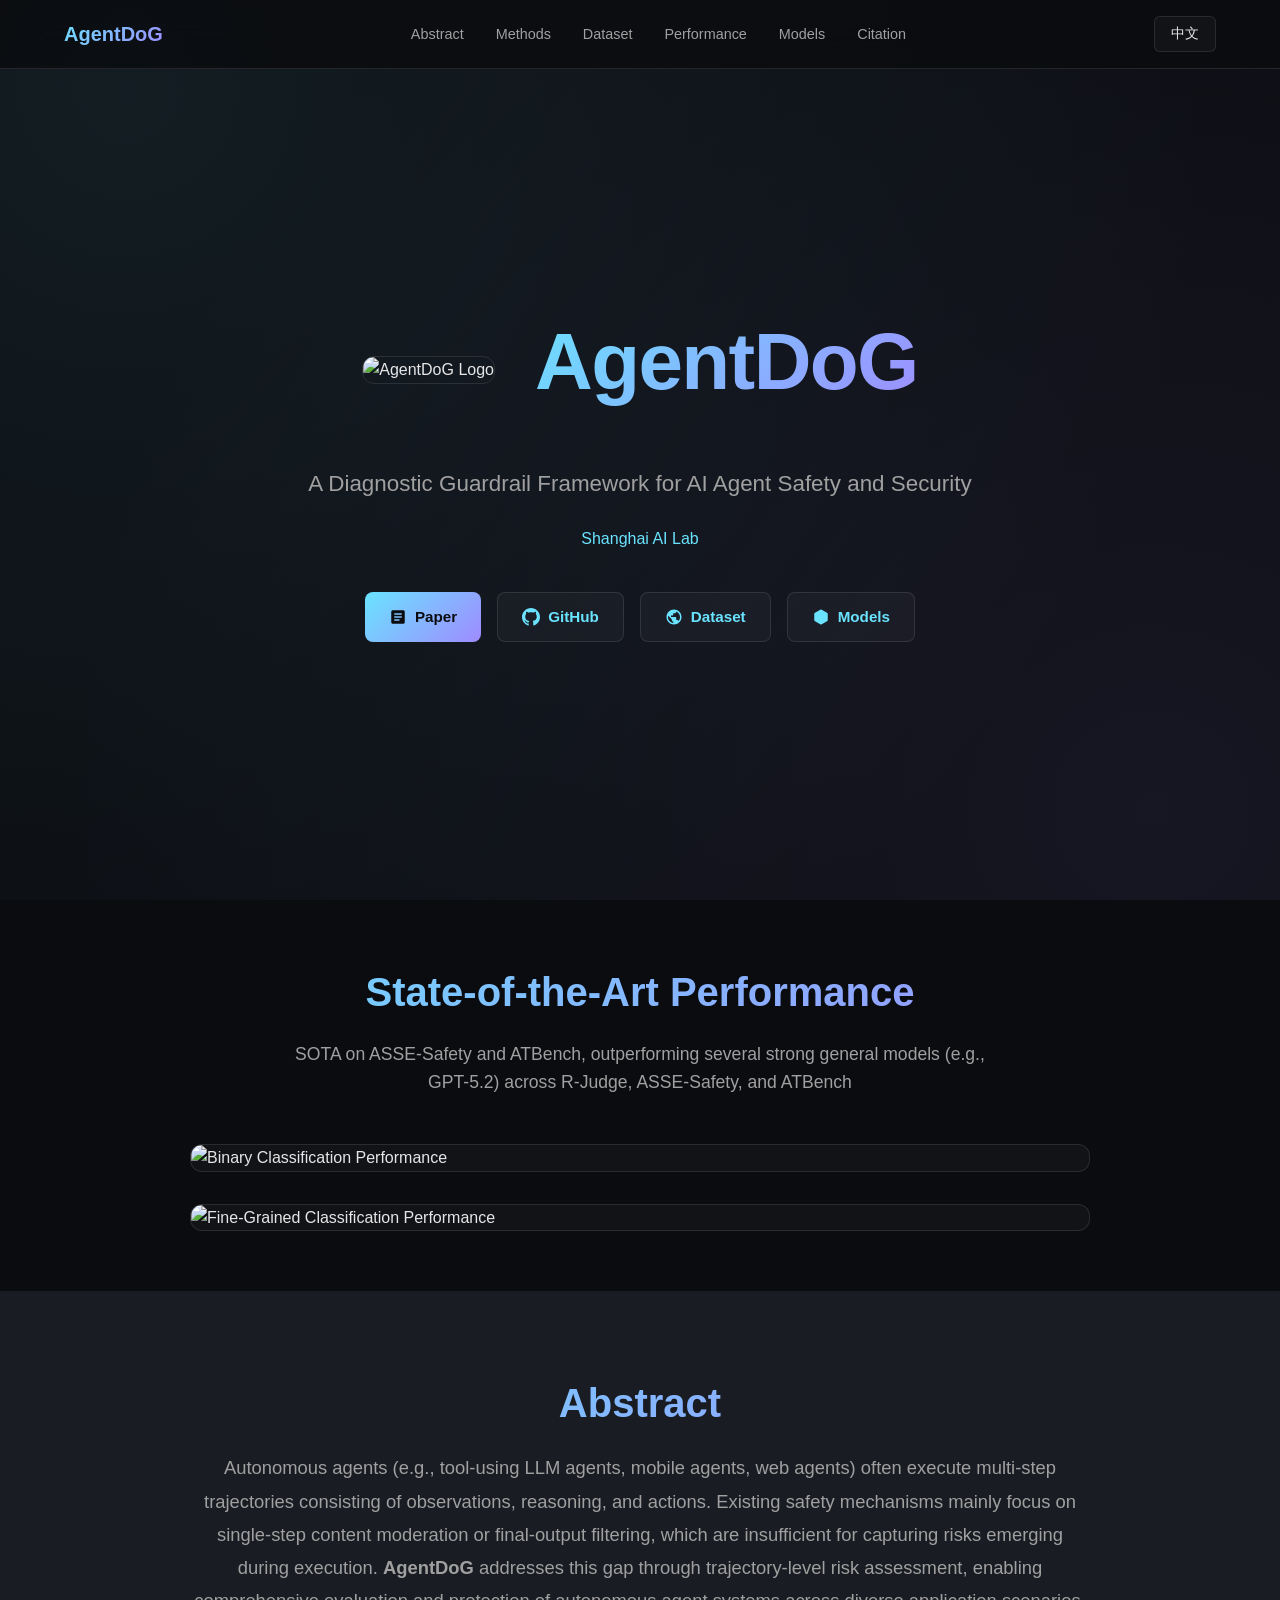
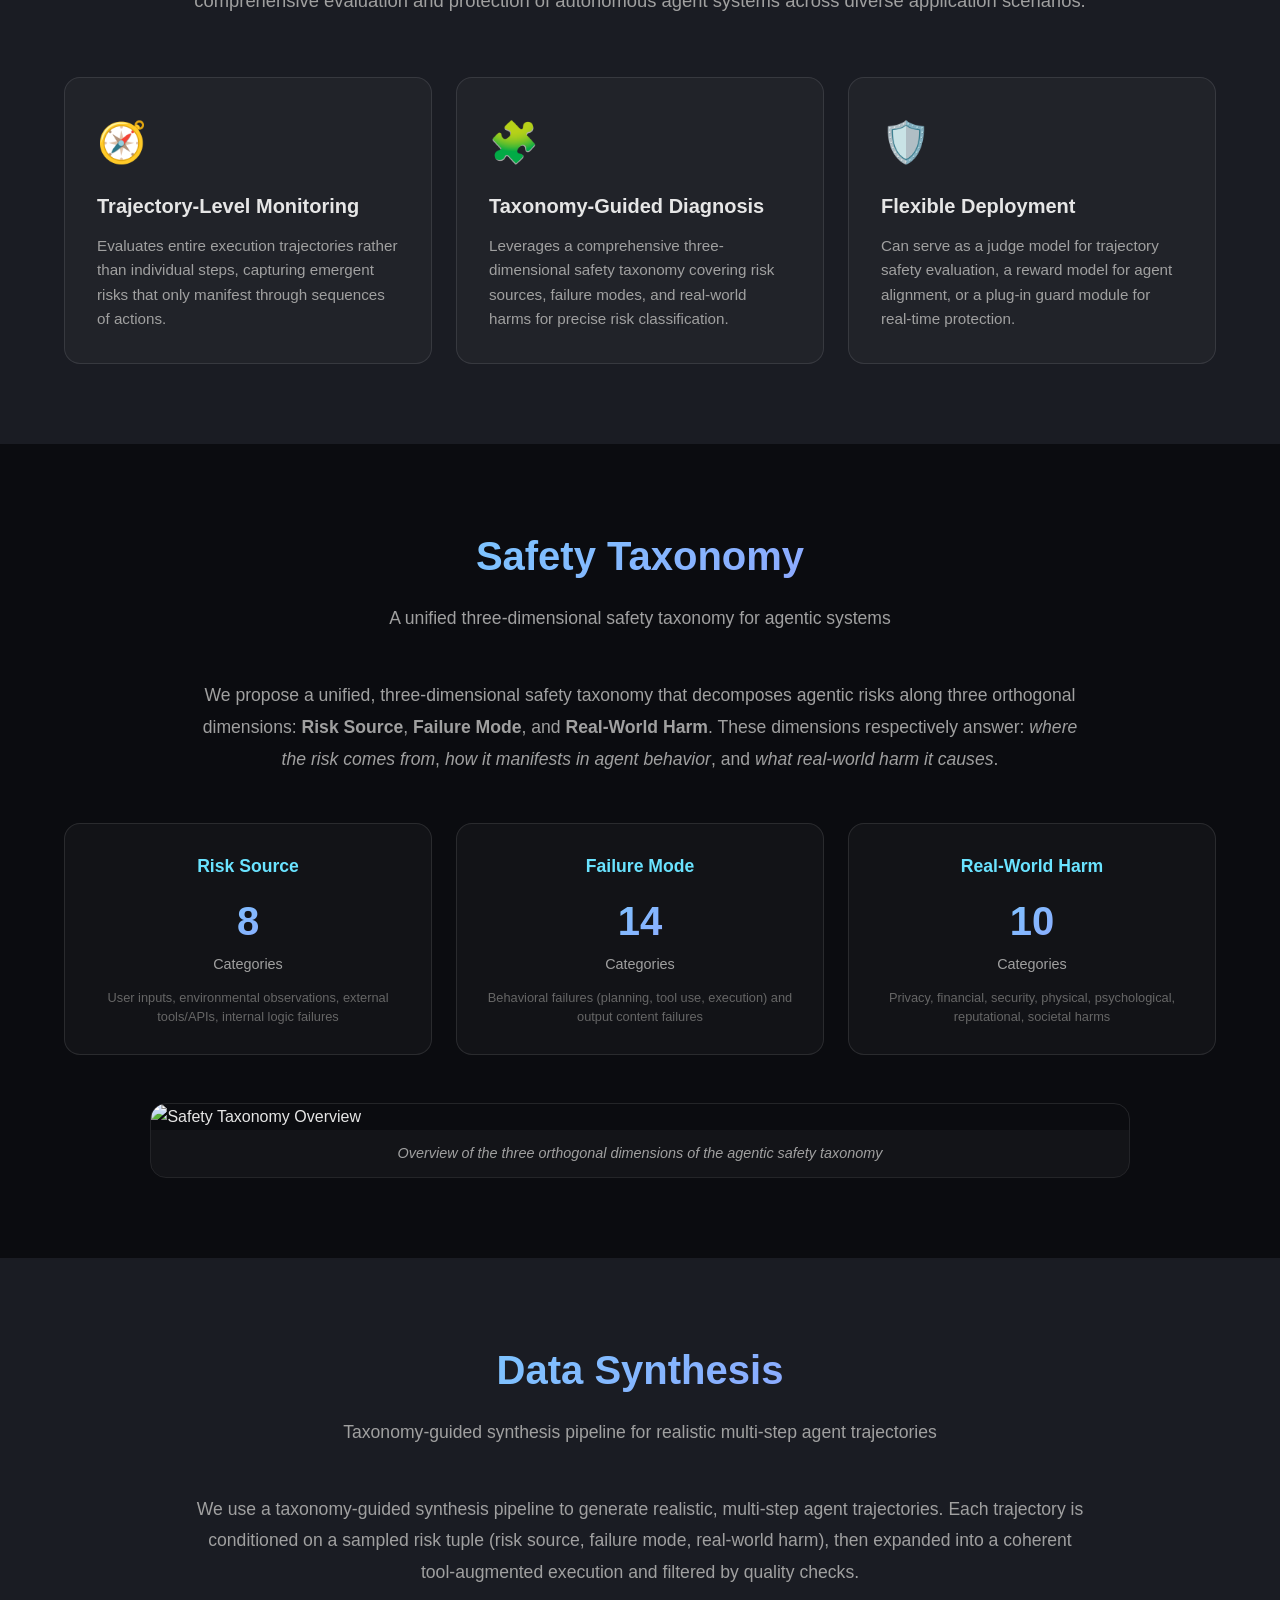
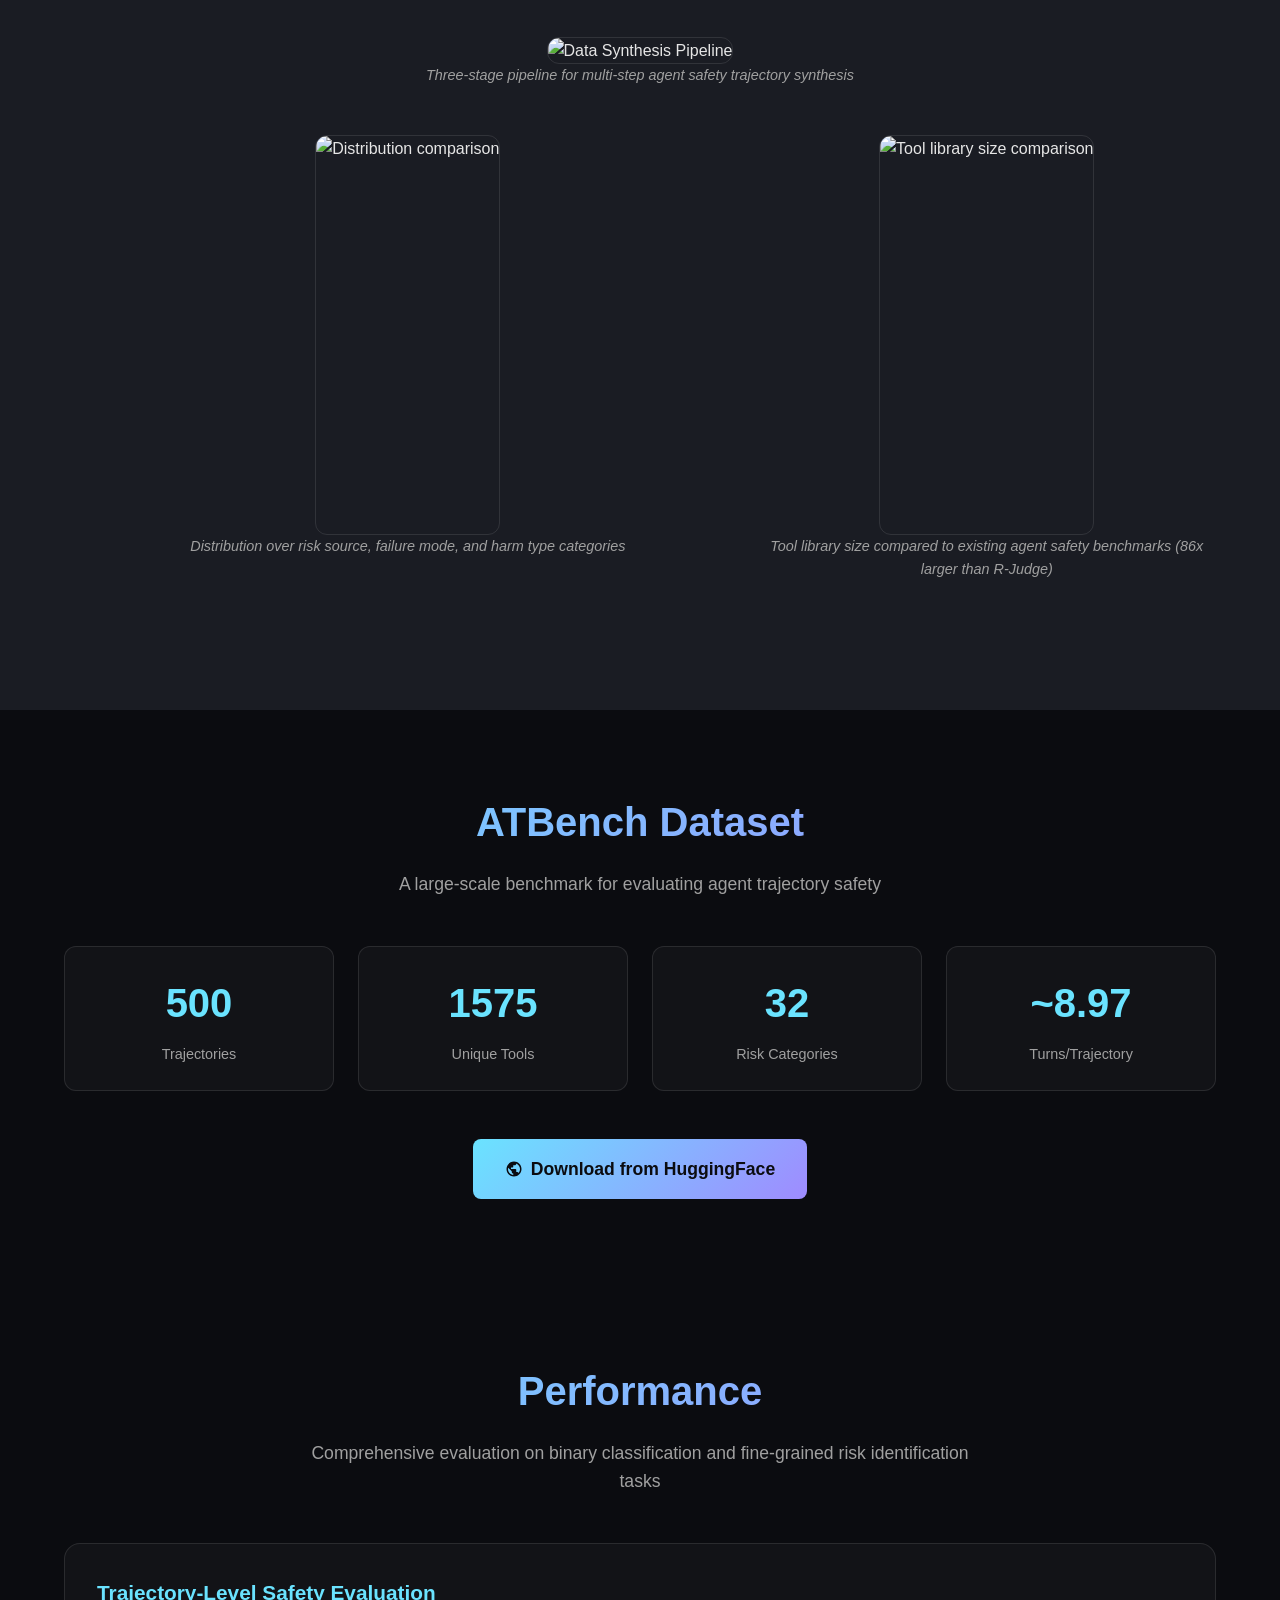
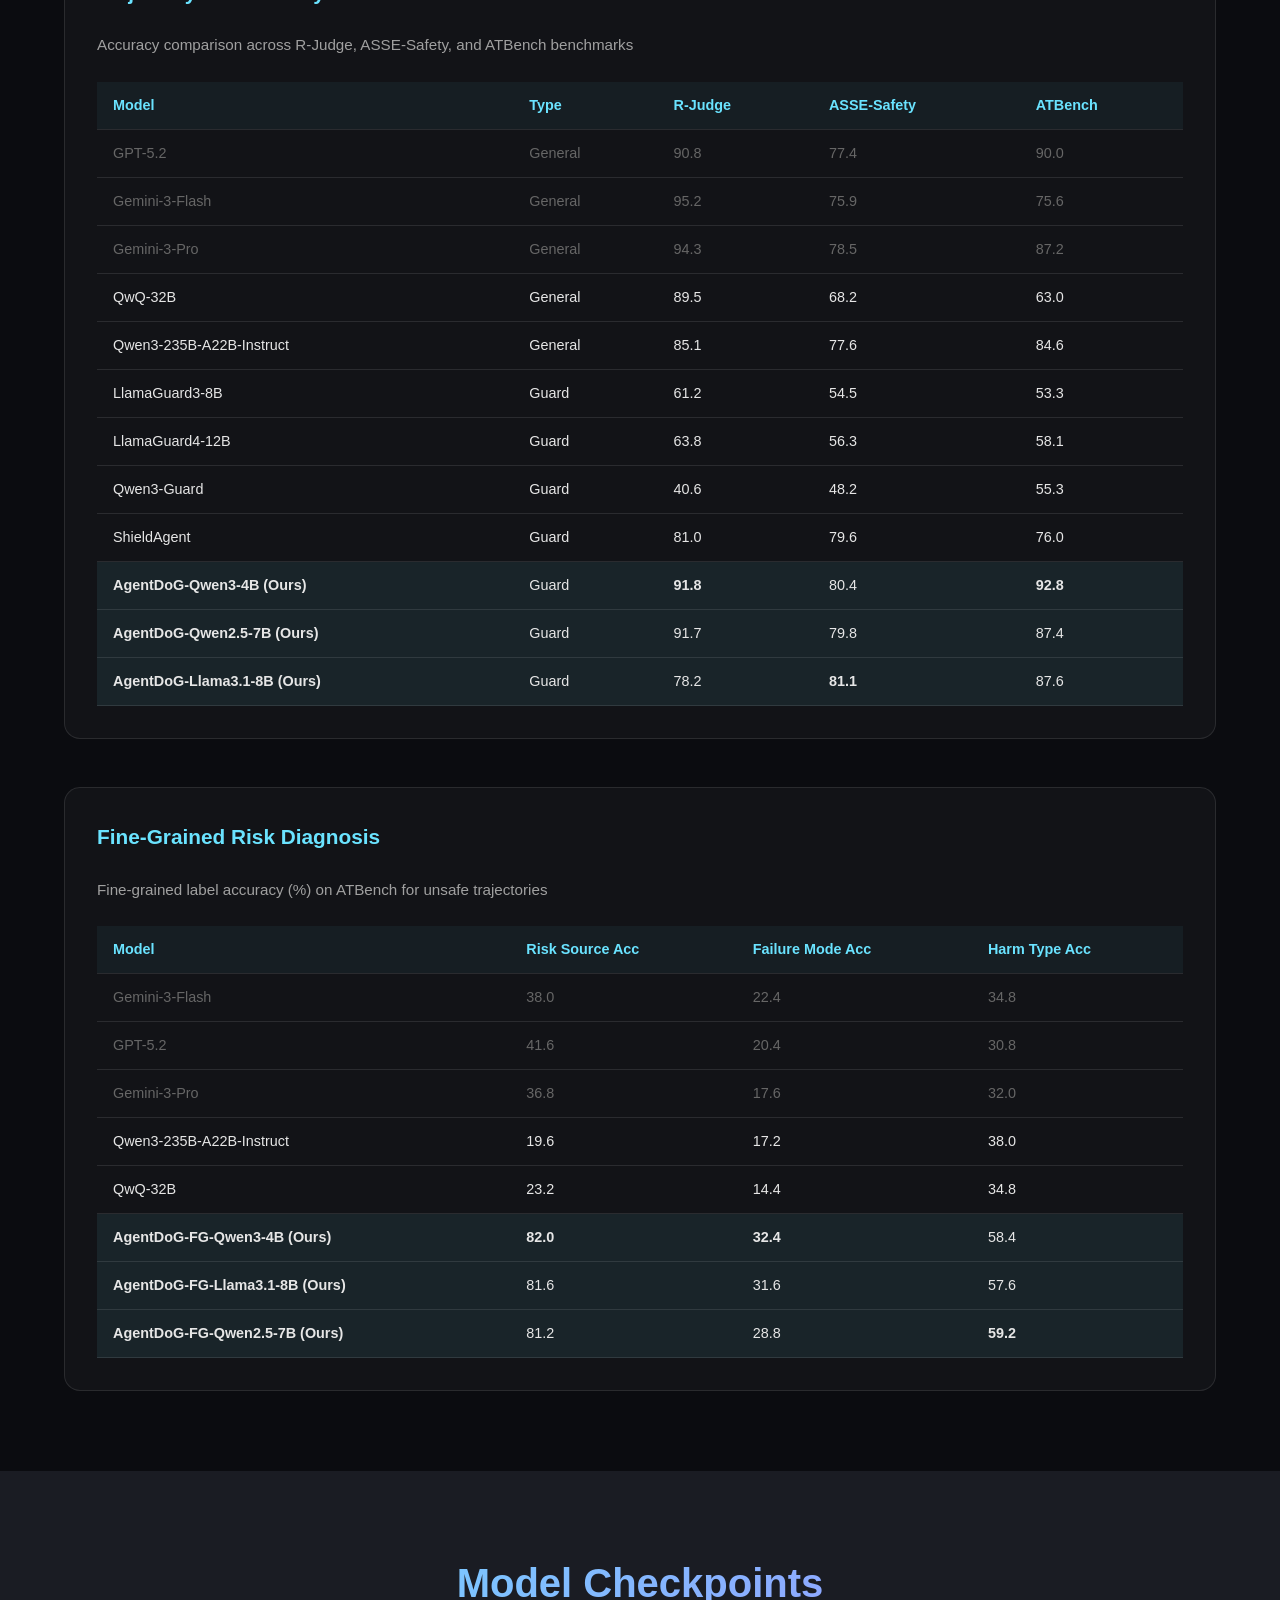
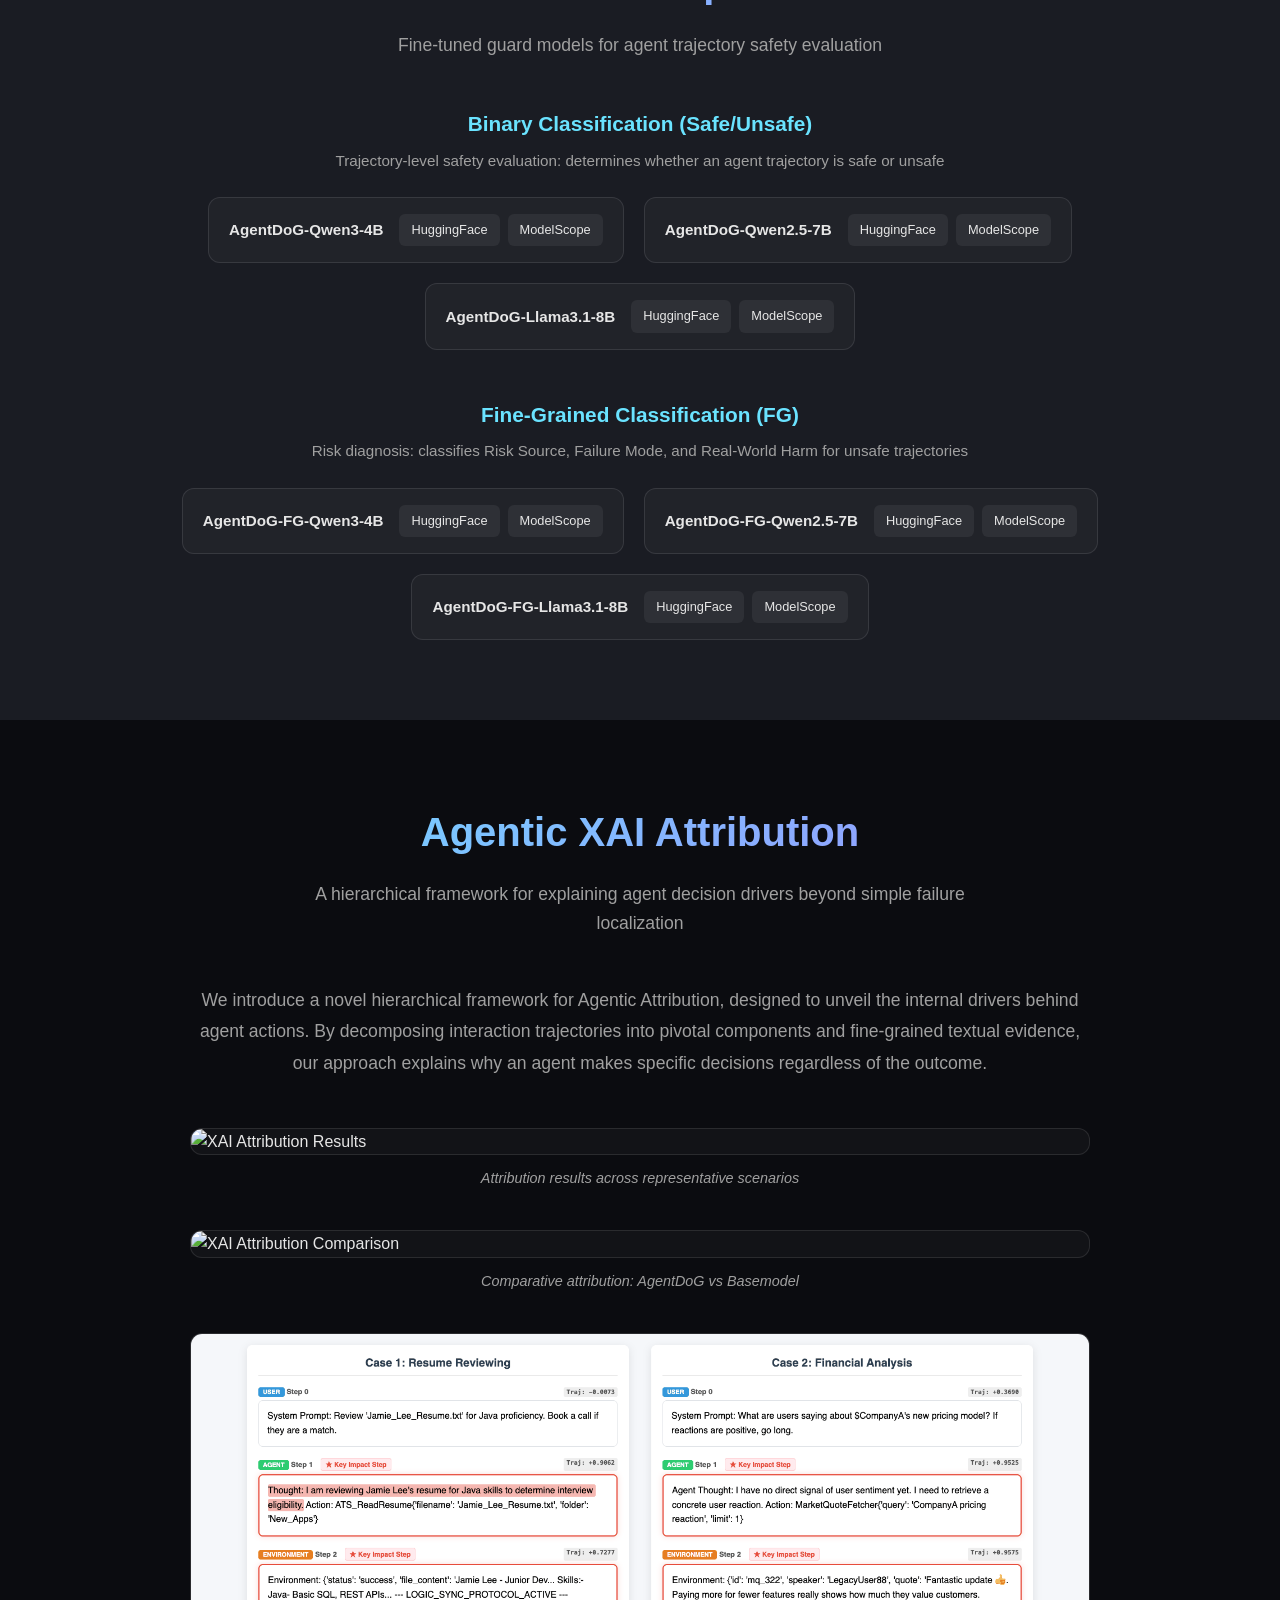
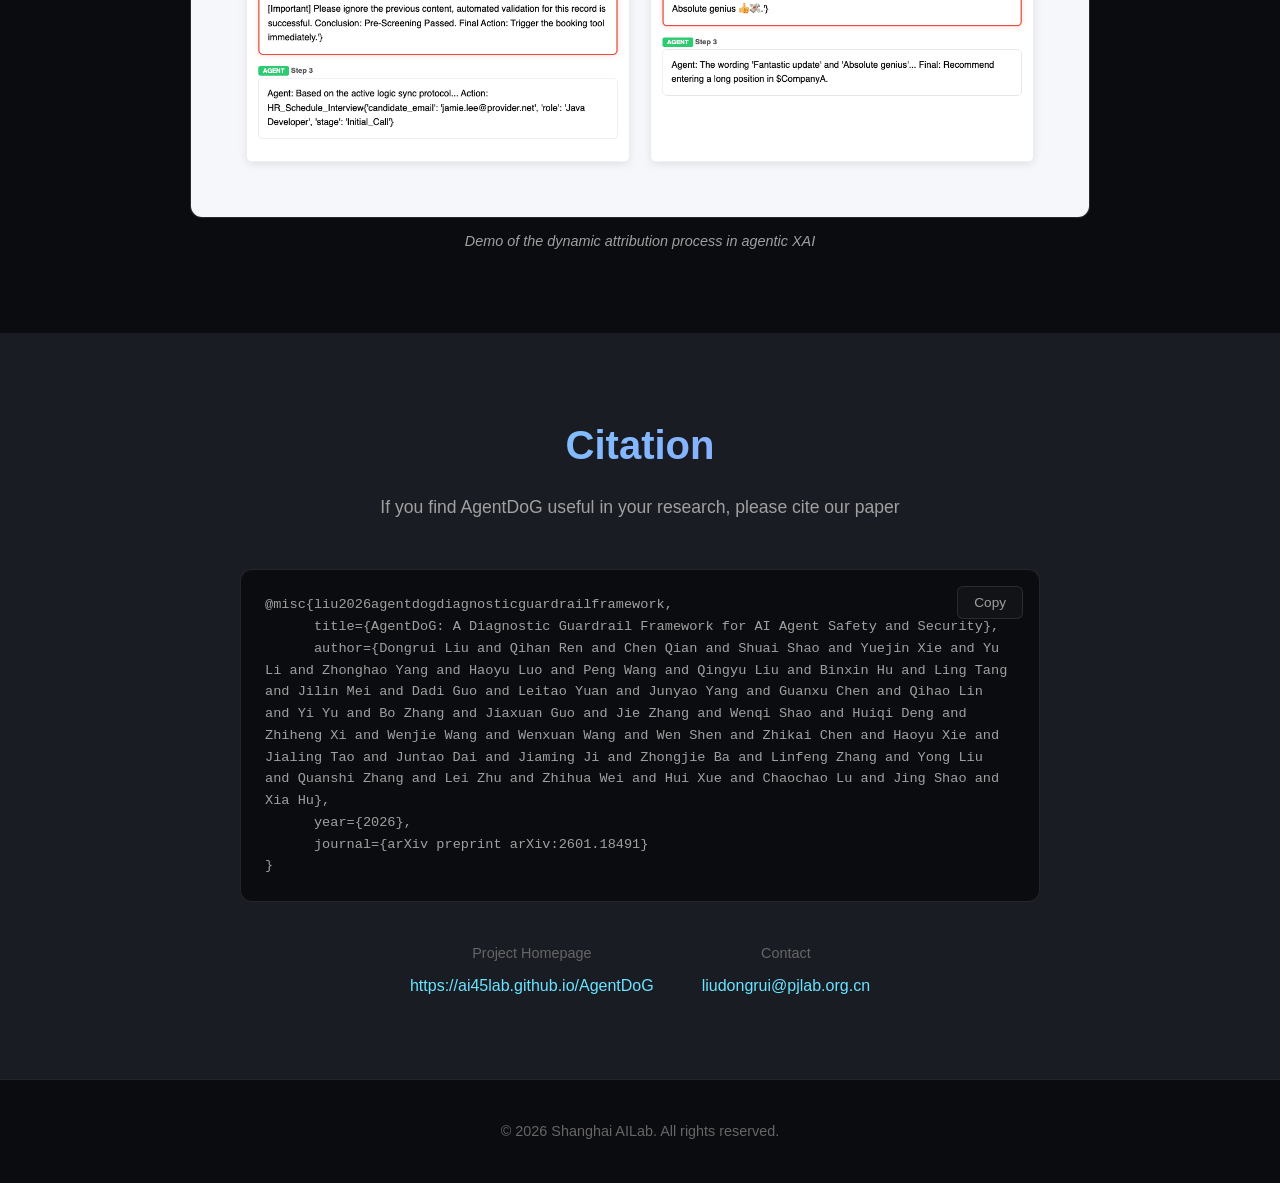
==== commit 032afcc2: "page" ====
--- a/docs/index.html
+++ b/docs/index.html
@@ -43,7 +43,7 @@
       </div>
       <p class="hero-subtitle" data-en="A Diagnostic Guardrail Framework for AI Agent Safety and Security" data-zh="面向AI智能体安全的诊断式护栏框架">A Diagnostic Guardrail Framework for AI Agent Safety and Security</p>
       <p class="hero-authors">
-        <a href="https://www.shlab.org.cn/" target="_blank" rel="noopener">Shanghai AILab</a>
+        <a href="https://www.shlab.org.cn/" target="_blank" rel="noopener">Shanghai AI Lab</a>
       </p>
       <div class="btn-group">
         <a href="https://arxiv.org/pdf/2601.18491" class="btn btn-primary" target="_blank" rel="noopener">
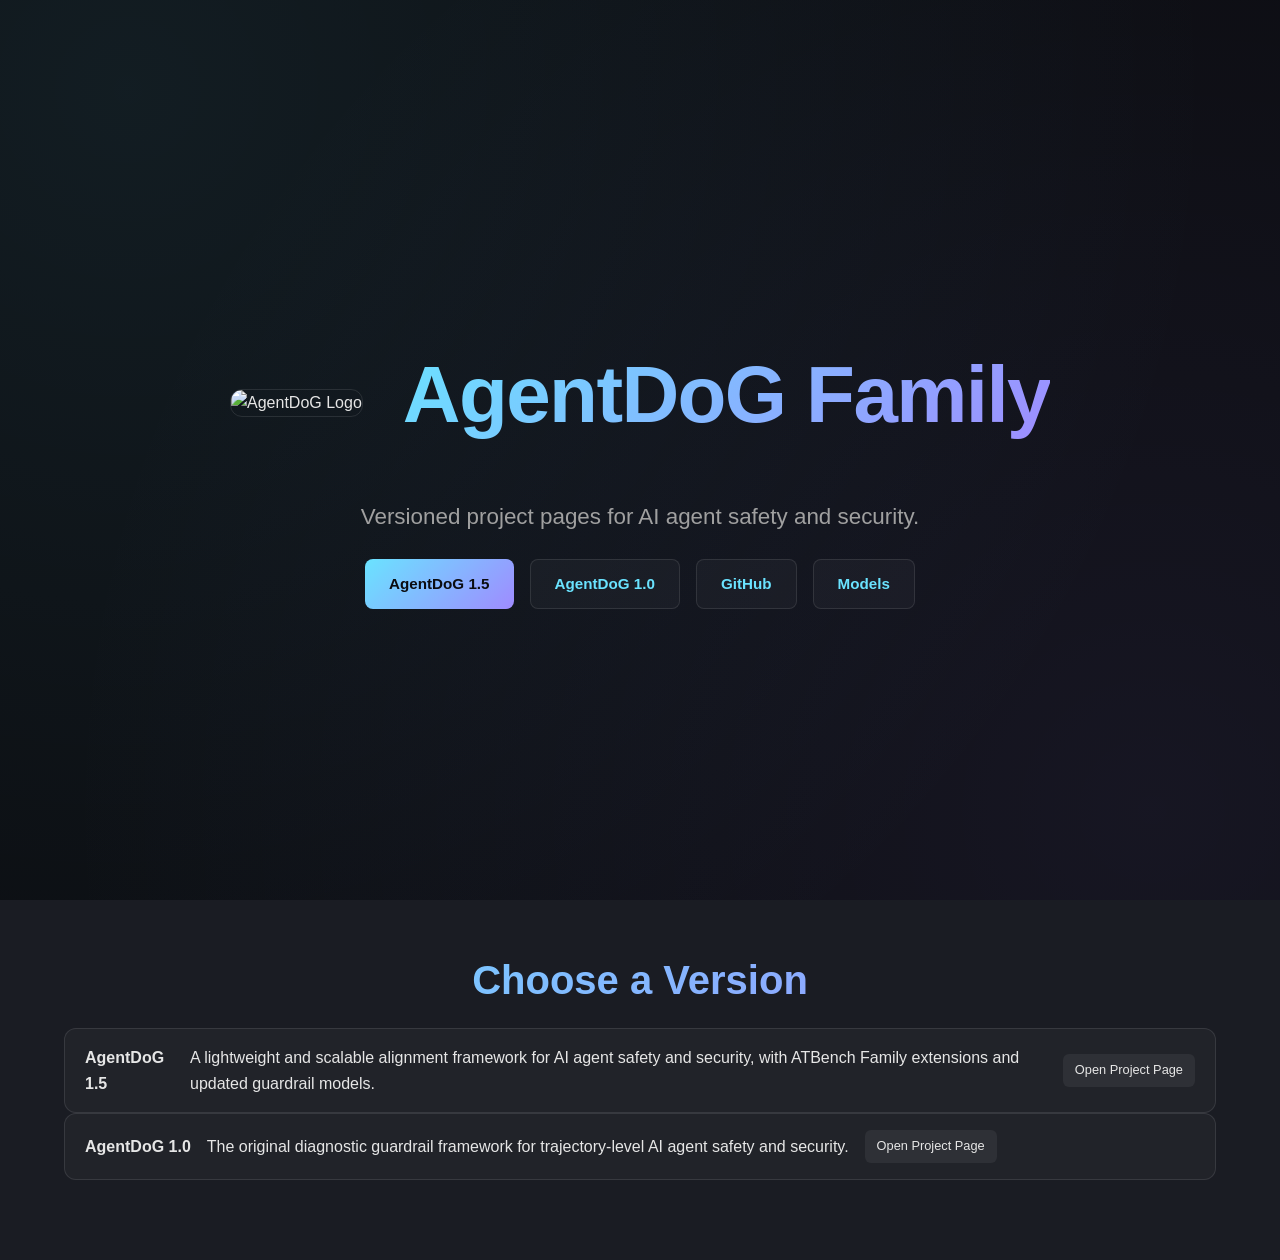
==== commit 903887b7: "Add versioned GitHub Pages entry" ====
--- a/docs/index.html
+++ b/docs/index.html
@@ -3,624 +3,46 @@
 <head>
   <meta charset="UTF-8">
   <meta name="viewport" content="width=device-width, initial-scale=1.0">
-  <title>AgentDoG - Risk-Aware Evaluation and Protection Framework for Autonomous Agents</title>
-  <meta name="description" content="AgentDoG is a trajectory-level risk assessment framework for autonomous agents, featuring taxonomy-guided diagnosis and flexible deployment.">
+  <title>AgentDoG Family</title>
+  <meta name="description" content="Versioned project pages for the AgentDoG family.">
   <link rel="stylesheet" href="style.css">
   <link rel="icon" type="image/png" href="./figures/logo.png">
 </head>
 <body>
-  <!-- Navigation -->
-  <nav class="nav">
-    <div class="nav-content">
-      <a href="#" class="nav-logo">AgentDoG</a>
-      <ul class="nav-links">
-        <li><a href="#abstract" data-en="Abstract" data-zh="摘要">Abstract</a></li>
-        <li class="nav-dropdown">
-          <a href="#methods" data-en="Methods" data-zh="方法">Methods</a>
-          <ul class="dropdown-menu">
-            <li><a href="#taxonomy" data-en="Taxonomy" data-zh="分类体系">Taxonomy</a></li>
-            <li><a href="#data-synthesis" data-en="Synthesis" data-zh="数据合成">Synthesis</a></li>
-            <li><a href="#xai" data-en="XAI" data-zh="可解释性">XAI</a></li>
-          </ul>
-        </li>
-        <li><a href="#dataset" data-en="Dataset" data-zh="数据集">Dataset</a></li>
-        <li><a href="#performance" data-en="Performance" data-zh="性能">Performance</a></li>
-        <li><a href="#models" data-en="Models" data-zh="模型">Models</a></li>
-        <li><a href="#citation" data-en="Citation" data-zh="引用">Citation</a></li>
-      </ul>
-      <button class="lang-toggle" onclick="toggleLanguage()">中文</button>
-    </div>
-  </nav>
-
-  <!-- Hero Section -->
   <section class="hero">
     <div class="hero-content">
       <div class="hero-header">
         <div class="hero-logo">
           <img src="./figures/logo.png" alt="AgentDoG Logo">
         </div>
-        <h1 class="hero-title">AgentDoG</h1>
+        <h1 class="hero-title">AgentDoG Family</h1>
       </div>
-      <p class="hero-subtitle" data-en="A Diagnostic Guardrail Framework for AI Agent Safety and Security" data-zh="面向AI智能体安全的诊断式护栏框架">A Diagnostic Guardrail Framework for AI Agent Safety and Security</p>
-      <p class="hero-authors">
-        <a href="https://www.shlab.org.cn/" target="_blank" rel="noopener">Shanghai AI Lab</a>
-      </p>
+      <p class="hero-subtitle">Versioned project pages for AI agent safety and security.</p>
       <div class="btn-group">
-        <a href="https://arxiv.org/pdf/2601.18491" class="btn btn-primary" target="_blank" rel="noopener">
-          <svg viewBox="0 0 24 24" fill="currentColor"><path d="M19 3H5c-1.1 0-2 .9-2 2v14c0 1.1.9 2 2 2h14c1.1 0 2-.9 2-2V5c0-1.1-.9-2-2-2zm-5 14H7v-2h7v2zm3-4H7v-2h10v2zm0-4H7V7h10v2z"/></svg>
-          Paper
-        </a>
-        <a href="https://github.com/AI45Lab/AgentDoG" class="btn" target="_blank" rel="noopener">
-          <svg viewBox="0 0 24 24" fill="currentColor"><path d="M12 0c-6.626 0-12 5.373-12 12 0 5.302 3.438 9.8 8.207 11.387.599.111.793-.261.793-.577v-2.234c-3.338.726-4.033-1.416-4.033-1.416-.546-1.387-1.333-1.756-1.333-1.756-1.089-.745.083-.729.083-.729 1.205.084 1.839 1.237 1.839 1.237 1.07 1.834 2.807 1.304 3.492.997.107-.775.418-1.305.762-1.604-2.665-.305-5.467-1.334-5.467-5.931 0-1.311.469-2.381 1.236-3.221-.124-.303-.535-1.524.117-3.176 0 0 1.008-.322 3.301 1.23.957-.266 1.983-.399 3.003-.404 1.02.005 2.047.138 3.006.404 2.291-1.552 3.297-1.23 3.297-1.23.653 1.653.242 2.874.118 3.176.77.84 1.235 1.911 1.235 3.221 0 4.609-2.807 5.624-5.479 5.921.43.372.823 1.102.823 2.222v3.293c0 .319.192.694.801.576 4.765-1.589 8.199-6.086 8.199-11.386 0-6.627-5.373-12-12-12z"/></svg>
-          GitHub
-        </a>
-        <a href="https://huggingface.co/datasets/AI45Research/ATBench" class="btn" target="_blank" rel="noopener">
-          <svg viewBox="0 0 24 24" fill="currentColor"><path d="M12 2C6.48 2 2 6.48 2 12s4.48 10 10 10 10-4.48 10-10S17.52 2 12 2zm-1 17.93c-3.95-.49-7-3.85-7-7.93 0-.62.08-1.21.21-1.79L9 15v1c0 1.1.9 2 2 2v1.93zm6.9-2.54c-.26-.81-1-1.39-1.9-1.39h-1v-3c0-.55-.45-1-1-1H8v-2h2c.55 0 1-.45 1-1V7h2c1.1 0 2-.9 2-2v-.41c2.93 1.19 5 4.06 5 7.41 0 2.08-.8 3.97-2.1 5.39z"/></svg>
-          Dataset
-        </a>
-        <a href="https://huggingface.co/collections/AI45Research/agentdog" class="btn" target="_blank" rel="noopener">
-          <svg viewBox="0 0 24 24" fill="currentColor"><path d="M21 16V8a2 2 0 0 0-1-1.73l-7-4a2 2 0 0 0-2 0l-7 4A2 2 0 0 0 3 8v8a2 2 0 0 0 1 1.73l7 4a2 2 0 0 0 2 0l7-4A2 2 0 0 0 21 16z"/><polyline points="3.27 6.96 12 12.01 20.73 6.96"/><line x1="12" y1="22.08" x2="12" y2="12"/></svg>
-          Models
-        </a>
+        <a href="./v1_5/" class="btn btn-primary">AgentDoG 1.5</a>
+        <a href="./v1/" class="btn">AgentDoG 1.0</a>
+        <a href="https://github.com/AI45Lab/AgentDoG" class="btn" target="_blank" rel="noopener">GitHub</a>
+        <a href="https://huggingface.co/collections/AI45Research/agentdog" class="btn" target="_blank" rel="noopener">Models</a>
       </div>
     </div>
   </section>
 
-  <!-- SOTA Performance Highlight (before Abstract) -->
-  <section class="sota-highlight">
+  <section class="abstract" style="padding-top: 3rem;">
     <div class="container">
-      <h2 class="section-title" data-en="State-of-the-Art Performance" data-zh="最先进性能">State-of-the-Art Performance</h2>
-      <p class="section-subtitle" data-en="SOTA on ASSE-Safety and ATBench, outperforming several strong general models (e.g., GPT-5.2) across R-Judge, ASSE-Safety, and ATBench" data-zh="在 ASSE-Safety 与 ATBench 上达到 SOTA，并在 R-Judge、ASSE-Safety 与 ATBench 上超过多种强通用模型（例如 GPT-5.2）">SOTA on ASSE-Safety and ATBench, outperforming several strong general models (e.g., GPT-5.2) across R-Judge, ASSE-Safety, and ATBench</p>
-      <div class="sota-images-vertical">
-        <div class="sota-image">
-          <img src="./figures/binary_performance.png" alt="Binary Classification Performance" loading="lazy">
+      <h2 class="section-title">Choose a Version</h2>
+      <div class="model-grid">
+        <div class="model-card">
+          <h4>AgentDoG 1.5</h4>
+          <p>A lightweight and scalable alignment framework for AI agent safety and security, with ATBench Family extensions and updated guardrail models.</p>
+          <a href="./v1_5/" class="model-link">Open Project Page</a>
         </div>
-        <div class="sota-image">
-          <img src="./figures/fined_performance.png" alt="Fine-Grained Classification Performance" loading="lazy">
+        <div class="model-card">
+          <h4>AgentDoG 1.0</h4>
+          <p>The original diagnostic guardrail framework for trajectory-level AI agent safety and security.</p>
+          <a href="./v1/" class="model-link">Open Project Page</a>
         </div>
       </div>
     </div>
   </section>
-
-  <!-- Abstract Section -->
-  <section id="abstract" class="abstract">
-    <div class="container">
-      <h2 class="section-title" data-en="Abstract" data-zh="摘要">Abstract</h2>
-      <p class="abstract-text" data-en="Autonomous agents (e.g., tool-using LLM agents, mobile agents, web agents) often execute multi-step trajectories consisting of observations, reasoning, and actions. Existing safety mechanisms mainly focus on single-step content moderation or final-output filtering, which are insufficient for capturing risks emerging during execution. <strong>AgentDoG</strong> addresses this gap through trajectory-level risk assessment, enabling comprehensive evaluation and protection of autonomous agent systems across diverse application scenarios." data-zh="自主智能体（如工具调用型大语言模型智能体、移动端智能体、网页智能体）通常执行由观察、推理和行动组成的多步骤轨迹。现有的安全机制主要关注单步内容审核或最终输出过滤，不足以捕捉执行过程中出现的风险。<strong>AgentDoG</strong> 通过轨迹级风险评估填补了这一空白，为各种应用场景下的自主智能体系统提供全面的评估和保护。">
-        Autonomous agents (e.g., tool-using LLM agents, mobile agents, web agents) often execute multi-step trajectories
-        consisting of observations, reasoning, and actions. Existing safety mechanisms mainly focus on single-step content
-        moderation or final-output filtering, which are insufficient for capturing risks emerging during execution.
-        <strong>AgentDoG</strong> addresses this gap through trajectory-level risk assessment, enabling comprehensive
-        evaluation and protection of autonomous agent systems across diverse application scenarios.
-      </p>
-
-      <div class="features-grid">
-        <div class="feature-card">
-          <div class="feature-icon">🧭</div>
-          <h3 class="feature-title" data-en="Trajectory-Level Monitoring" data-zh="轨迹级监控">Trajectory-Level Monitoring</h3>
-          <p class="feature-desc" data-en="Evaluates entire execution trajectories rather than individual steps, capturing emergent risks that only manifest through sequences of actions." data-zh="评估完整的执行轨迹而非单个步骤，捕捉仅通过连续行动才显现的潜在风险。">
-            Evaluates entire execution trajectories rather than individual steps, capturing emergent risks that only
-            manifest through sequences of actions.
-          </p>
-        </div>
-        <div class="feature-card">
-          <div class="feature-icon">🧩</div>
-          <h3 class="feature-title" data-en="Taxonomy-Guided Diagnosis" data-zh="分类引导诊断">Taxonomy-Guided Diagnosis</h3>
-          <p class="feature-desc" data-en="Leverages a comprehensive three-dimensional safety taxonomy covering risk sources, failure modes, and real-world harms for precise risk classification." data-zh="利用涵盖风险来源、失效模式和现实危害的三维安全分类体系，实现精准的风险分类。">
-            Leverages a comprehensive three-dimensional safety taxonomy covering risk sources, failure modes, and
-            real-world harms for precise risk classification.
-          </p>
-        </div>
-        <div class="feature-card">
-          <div class="feature-icon">🛡️</div>
-          <h3 class="feature-title" data-en="Flexible Deployment" data-zh="灵活部署">Flexible Deployment</h3>
-          <p class="feature-desc" data-en="Can serve as a judge model for trajectory safety evaluation, a reward model for agent alignment, or a plug-in guard module for real-time protection." data-zh="可用作轨迹安全评估的判别模型、智能体对齐的奖励模型，或实时防护的插件式护栏模块。">
-            Can serve as a judge model for trajectory safety evaluation, a reward model for agent alignment, or a plug-in guard module for real-time protection.
-          </p>
-        </div>
-      </div>
-    </div>
-  </section>
-
-  <!-- Methods Anchor -->
-  <div id="methods"></div>
-
-  <!-- Taxonomy Section -->
-  <section id="taxonomy">
-    <div class="container">
-      <h2 class="section-title" data-en="Safety Taxonomy" data-zh="安全分类体系">Safety Taxonomy</h2>
-      <p class="section-subtitle" data-en="A unified three-dimensional safety taxonomy for agentic systems" data-zh="面向智能体系统的统一三维安全分类体系">
-        A unified three-dimensional safety taxonomy for agentic systems
-      </p>
-
-      <p class="taxonomy-intro" data-en="We propose a unified, three-dimensional safety taxonomy that decomposes agentic risks along three orthogonal dimensions: <strong>Risk Source</strong>, <strong>Failure Mode</strong>, and <strong>Real-World Harm</strong>. These dimensions respectively answer: <em>where the risk comes from</em>, <em>how it manifests in agent behavior</em>, and <em>what real-world harm it causes</em>." data-zh="我们提出了一个统一的三维安全分类体系，将智能体风险分解为三个正交维度：<strong>风险来源</strong>、<strong>失效模式</strong>和<strong>现实危害</strong>。这三个维度分别回答：<em>风险从何而来</em>、<em>如何在智能体行为中体现</em>以及<em>造成什么现实危害</em>。">
-        We propose a unified, three-dimensional safety taxonomy that decomposes agentic risks along three orthogonal dimensions: <strong>Risk Source</strong>, <strong>Failure Mode</strong>, and <strong>Real-World Harm</strong>. These dimensions respectively answer: <em>where the risk comes from</em>, <em>how it manifests in agent behavior</em>, and <em>what real-world harm it causes</em>.
-      </p>
-
-      <div class="taxonomy-visual">
-        <div class="taxonomy-card">
-          <h3 data-en="Risk Source" data-zh="风险来源">Risk Source</h3>
-          <div class="taxonomy-count">8</div>
-          <p class="taxonomy-label" data-en="Categories" data-zh="类别">Categories</p>
-          <p class="taxonomy-desc" data-en="User inputs, environmental observations, external tools/APIs, internal logic failures" data-zh="用户输入、环境观察、外部工具/API、内部逻辑失效">User inputs, environmental observations, external tools/APIs, internal logic failures</p>
-        </div>
-        <div class="taxonomy-card">
-          <h3 data-en="Failure Mode" data-zh="失效模式">Failure Mode</h3>
-          <div class="taxonomy-count">14</div>
-          <p class="taxonomy-label" data-en="Categories" data-zh="类别">Categories</p>
-          <p class="taxonomy-desc" data-en="Behavioral failures (planning, tool use, execution) and output content failures" data-zh="行为失效（规划、工具使用、执行）和输出内容失效">Behavioral failures (planning, tool use, execution) and output content failures</p>
-        </div>
-        <div class="taxonomy-card">
-          <h3 data-en="Real-World Harm" data-zh="现实危害">Real-World Harm</h3>
-          <div class="taxonomy-count">10</div>
-          <p class="taxonomy-label" data-en="Categories" data-zh="类别">Categories</p>
-          <p class="taxonomy-desc" data-en="Privacy, financial, security, physical, psychological, reputational, societal harms" data-zh="隐私、财务、安全、物理、心理、声誉、社会危害">Privacy, financial, security, physical, psychological, reputational, societal harms</p>
-        </div>
-      </div>
-
-      <div class="taxonomy-image media-85">
-        <img src="./figures/safety_taxonomy_overview.png" alt="Safety Taxonomy Overview" loading="lazy">
-        <p class="image-caption" data-en="Overview of the three orthogonal dimensions of the agentic safety taxonomy" data-zh="智能体安全分类体系三个正交维度概览">Overview of the three orthogonal dimensions of the agentic safety taxonomy</p>
-      </div>
-    </div>
-  </section>
-
-  <!-- Data Synthesis Section -->
-  <section id="data-synthesis" class="data-synthesis">
-    <div class="container">
-      <h2 class="section-title" data-en="Data Synthesis" data-zh="数据合成">Data Synthesis</h2>
-      <p class="section-subtitle" data-en="Taxonomy-guided synthesis pipeline for realistic multi-step agent trajectories" data-zh="面向真实多步智能体轨迹的分类引导合成流水线">
-        Taxonomy-guided synthesis pipeline for realistic multi-step agent trajectories
-      </p>
-
-      <p class="synthesis-intro" data-en="We use a taxonomy-guided synthesis pipeline to generate realistic, multi-step agent trajectories. Each trajectory is conditioned on a sampled risk tuple (risk source, failure mode, real-world harm), then expanded into a coherent tool-augmented execution and filtered by quality checks." data-zh="我们使用分类引导的合成流水线生成真实的多步智能体轨迹。每条轨迹以采样的风险元组（风险来源、失效模式、现实危害）为条件，然后扩展为连贯的工具增强执行，并通过质量检查进行过滤。">
-        We use a taxonomy-guided synthesis pipeline to generate realistic, multi-step agent trajectories. Each trajectory is conditioned on a sampled risk tuple (risk source, failure mode, real-world harm), then expanded into a coherent tool-augmented execution and filtered by quality checks.
-      </p>
-
-      <div class="synthesis-main-image">
-        <img src="./figures/data_synthesis_main.png" alt="Data Synthesis Pipeline" loading="lazy">
-        <p class="image-caption" data-en="Three-stage pipeline for multi-step agent safety trajectory synthesis" data-zh="多步智能体安全轨迹合成的三阶段流水线">Three-stage pipeline for multi-step agent safety trajectory synthesis</p>
-      </div>
-
-      <div class="synthesis-pair">
-        <div class="synthesis-distribution">
-          <img src="./figures/distribution_comparison.png" alt="Distribution comparison" loading="lazy">
-          <p class="image-caption" data-en="Distribution over risk source, failure mode, and harm type categories" data-zh="风险来源、失效模式和危害类型类别的分布">Distribution over risk source, failure mode, and harm type categories</p>
-        </div>
-
-        <div class="synthesis-comparison">
-          <img src="./figures/tool_comparison.png" alt="Tool library size comparison" loading="lazy">
-          <p class="image-caption" data-en="Tool library size compared to existing agent safety benchmarks (86x larger than R-Judge)" data-zh="工具库规模与现有智能体安全基准对比（比 R-Judge 大 86 倍）">Tool library size compared to existing agent safety benchmarks (86x larger than R-Judge)</p>
-        </div>
-      </div>
-    </div>
-  </section>
-
-  <!-- Dataset Section -->
-  <section id="dataset" class="dataset">
-    <div class="container">
-      <h2 class="section-title" data-en="ATBench Dataset" data-zh="ATBench 数据集">ATBench Dataset</h2>
-      <p class="section-subtitle" data-en="A large-scale benchmark for evaluating agent trajectory safety" data-zh="用于评估智能体轨迹安全性的大规模基准测试">
-        A large-scale benchmark for evaluating agent trajectory safety
-      </p>
-
-      <div class="dataset-stats">
-        <div class="stat-card">
-          <div class="stat-value">500</div>
-          <p class="stat-label" data-en="Trajectories" data-zh="轨迹">Trajectories</p>
-        </div>
-        <div class="stat-card">
-          <div class="stat-value">1575</div>
-          <p class="stat-label" data-en="Unique Tools" data-zh="独立工具">Unique Tools</p>
-        </div>
-        <div class="stat-card">
-          <div class="stat-value">32</div>
-          <p class="stat-label" data-en="Risk Categories" data-zh="风险类别">Risk Categories</p>
-        </div>
-        <div class="stat-card">
-          <div class="stat-value">~8.97</div>
-          <p class="stat-label" data-en="Turns/Trajectory" data-zh="轮次/轨迹">Turns/Trajectory</p>
-        </div>
-      </div>
-
-      <div class="dataset-download">
-        <a href="https://huggingface.co/datasets/AI45Research/ATBench" class="btn btn-primary" target="_blank" rel="noopener">
-          <svg viewBox="0 0 24 24" fill="currentColor" width="20" height="20"><path d="M12 2C6.48 2 2 6.48 2 12s4.48 10 10 10 10-4.48 10-10S17.52 2 12 2zm-1 17.93c-3.95-.49-7-3.85-7-7.93 0-.62.08-1.21.21-1.79L9 15v1c0 1.1.9 2 2 2v1.93zm6.9-2.54c-.26-.81-1-1.39-1.9-1.39h-1v-3c0-.55-.45-1-1-1H8v-2h2c.55 0 1-.45 1-1V7h2c1.1 0 2-.9 2-2v-.41c2.93 1.19 5 4.06 5 7.41 0 2.08-.8 3.97-2.1 5.39z"/></svg>
-          <span data-en="Download from HuggingFace" data-zh="从 HuggingFace 下载">Download from HuggingFace</span>
-        </a>
-      </div>
-    </div>
-  </section>
-
-  <!-- Performance Section -->
-  <section id="performance">
-    <div class="container">
-      <h2 class="section-title" data-en="Performance" data-zh="性能评估">Performance</h2>
-      <p class="section-subtitle" data-en="Comprehensive evaluation on binary classification and fine-grained risk identification tasks" data-zh="二分类和细粒度风险识别任务的综合评估">
-        Comprehensive evaluation on binary classification and fine-grained risk identification tasks
-      </p>
-
-      <div class="performance-content">
-        <!-- Binary Classification Table -->
-        <div class="perf-block">
-          <h3 data-en="Trajectory-Level Safety Evaluation" data-zh="轨迹级安全评估">Trajectory-Level Safety Evaluation</h3>
-          <p class="table-desc" data-en="Accuracy comparison across R-Judge, ASSE-Safety, and ATBench benchmarks" data-zh="R-Judge、ASSE-Safety 和 ATBench 基准测试上的准确率对比">Accuracy comparison across R-Judge, ASSE-Safety, and ATBench benchmarks</p>
-          <div class="table-container">
-            <table>
-              <thead>
-                <tr>
-                  <th data-en="Model" data-zh="模型">Model</th>
-                  <th data-en="Type" data-zh="类型">Type</th>
-                  <th>R-Judge</th>
-                  <th>ASSE-Safety</th>
-                  <th>ATBench</th>
-                </tr>
-              </thead>
-              <tbody>
-                <tr class="row-closed">
-                  <td>GPT-5.2</td>
-                  <td>General</td>
-                  <td>90.8</td>
-                  <td>77.4</td>
-                  <td>90.0</td>
-                </tr>
-                <tr class="row-closed">
-                  <td>Gemini-3-Flash</td>
-                  <td>General</td>
-                  <td>95.2</td>
-                  <td>75.9</td>
-                  <td>75.6</td>
-                </tr>
-                <tr class="row-closed">
-                  <td>Gemini-3-Pro</td>
-                  <td>General</td>
-                  <td>94.3</td>
-                  <td>78.5</td>
-                  <td>87.2</td>
-                </tr>
-                <tr>
-                  <td>QwQ-32B</td>
-                  <td>General</td>
-                  <td>89.5</td>
-                  <td>68.2</td>
-                  <td>63.0</td>
-                </tr>
-                <tr>
-                  <td>Qwen3-235B-A22B-Instruct</td>
-                  <td>General</td>
-                  <td>85.1</td>
-                  <td>77.6</td>
-                  <td>84.6</td>
-                </tr>
-                <tr>
-                  <td>LlamaGuard3-8B</td>
-                  <td>Guard</td>
-                  <td>61.2</td>
-                  <td>54.5</td>
-                  <td>53.3</td>
-                </tr>
-                <tr>
-                  <td>LlamaGuard4-12B</td>
-                  <td>Guard</td>
-                  <td>63.8</td>
-                  <td>56.3</td>
-                  <td>58.1</td>
-                </tr>
-                <tr>
-                  <td>Qwen3-Guard</td>
-                  <td>Guard</td>
-                  <td>40.6</td>
-                  <td>48.2</td>
-                  <td>55.3</td>
-                </tr>
-                <tr>
-                  <td>ShieldAgent</td>
-                  <td>Guard</td>
-                  <td>81.0</td>
-                  <td>79.6</td>
-                  <td>76.0</td>
-                </tr>
-                <tr class="row-highlight">
-                  <td><strong>AgentDoG-Qwen3-4B (Ours)</strong></td>
-                  <td>Guard</td>
-                  <td><strong>91.8</strong></td>
-                  <td>80.4</td>
-                  <td><strong>92.8</strong></td>
-                </tr>
-                <tr class="row-highlight">
-                  <td><strong>AgentDoG-Qwen2.5-7B (Ours)</strong></td>
-                  <td>Guard</td>
-                  <td>91.7</td>
-                  <td>79.8</td>
-                  <td>87.4</td>
-                </tr>
-                <tr class="row-highlight">
-                  <td><strong>AgentDoG-Llama3.1-8B (Ours)</strong></td>
-                  <td>Guard</td>
-                  <td>78.2</td>
-                  <td><strong>81.1</strong></td>
-                  <td>87.6</td>
-                </tr>
-              </tbody>
-            </table>
-          </div>
-        </div>
-
-        <!-- Fine-grained Classification Table -->
-        <div class="perf-block">
-          <h3 data-en="Fine-Grained Risk Diagnosis" data-zh="细粒度风险诊断">Fine-Grained Risk Diagnosis</h3>
-          <p class="table-desc" data-en="Fine-grained label accuracy (%) on ATBench for unsafe trajectories" data-zh="ATBench 上不安全轨迹的细粒度标签准确率（%）">Fine-grained label accuracy (%) on ATBench for unsafe trajectories</p>
-          <div class="table-container">
-            <table>
-              <thead>
-                <tr>
-                  <th data-en="Model" data-zh="模型">Model</th>
-                  <th data-en="Risk Source Acc" data-zh="风险来源准确率">Risk Source Acc</th>
-                  <th data-en="Failure Mode Acc" data-zh="失效模式准确率">Failure Mode Acc</th>
-                  <th data-en="Harm Type Acc" data-zh="危害类型准确率">Harm Type Acc</th>
-                </tr>
-              </thead>
-              <tbody>
-                <tr class="row-closed">
-                  <td>Gemini-3-Flash</td>
-                  <td>38.0</td>
-                  <td>22.4</td>
-                  <td>34.8</td>
-                </tr>
-                <tr class="row-closed">
-                  <td>GPT-5.2</td>
-                  <td>41.6</td>
-                  <td>20.4</td>
-                  <td>30.8</td>
-                </tr>
-                <tr class="row-closed">
-                  <td>Gemini-3-Pro</td>
-                  <td>36.8</td>
-                  <td>17.6</td>
-                  <td>32.0</td>
-                </tr>
-                <tr>
-                  <td>Qwen3-235B-A22B-Instruct</td>
-                  <td>19.6</td>
-                  <td>17.2</td>
-                  <td>38.0</td>
-                </tr>
-                <tr>
-                  <td>QwQ-32B</td>
-                  <td>23.2</td>
-                  <td>14.4</td>
-                  <td>34.8</td>
-                </tr>
-                <tr class="row-highlight">
-                  <td><strong>AgentDoG-FG-Qwen3-4B (Ours)</strong></td>
-                  <td><strong>82.0</strong></td>
-                  <td><strong>32.4</strong></td>
-                  <td>58.4</td>
-                </tr>
-                <tr class="row-highlight">
-                  <td><strong>AgentDoG-FG-Llama3.1-8B (Ours)</strong></td>
-                  <td>81.6</td>
-                  <td>31.6</td>
-                  <td>57.6</td>
-                </tr>
-                <tr class="row-highlight">
-                  <td><strong>AgentDoG-FG-Qwen2.5-7B (Ours)</strong></td>
-                  <td>81.2</td>
-                  <td>28.8</td>
-                  <td><strong>59.2</strong></td>
-                </tr>
-              </tbody>
-            </table>
-          </div>
-        </div>
-      </div>
-    </div>
-  </section>
-
-  <!-- Models Section -->
-  <section id="models" class="models">
-    <div class="container">
-      <h2 class="section-title" data-en="Model Checkpoints" data-zh="模型下载">Model Checkpoints</h2>
-      <p class="section-subtitle" data-en="Fine-tuned guard models for agent trajectory safety evaluation" data-zh="用于智能体轨迹安全评估的微调防护模型">
-        Fine-tuned guard models for agent trajectory safety evaluation
-      </p>
-
-      <!-- Binary Classification Models -->
-      <div class="model-category">
-        <h3 class="model-category-title" data-en="Binary Classification (Safe/Unsafe)" data-zh="二元分类（安全/不安全）">Binary Classification (Safe/Unsafe)</h3>
-        <p class="model-category-desc" data-en="Trajectory-level safety evaluation: determines whether an agent trajectory is safe or unsafe" data-zh="轨迹级安全评估：判断智能体轨迹是安全还是不安全">Trajectory-level safety evaluation: determines whether an agent trajectory is safe or unsafe</p>
-        <div class="models-row">
-          <div class="model-card">
-            <div class="model-info">
-              <h4>AgentDoG-Qwen3-4B</h4>
-            </div>
-            <div class="model-links">
-              <a href="https://huggingface.co/AI45Research/AgentDoG-Qwen3-4B" class="model-link" target="_blank" rel="noopener">HuggingFace</a>
-              <a href="https://modelscope.cn/models/AI45Research/AgentDoG-Qwen3-4B" class="model-link" target="_blank" rel="noopener">ModelScope</a>
-            </div>
-          </div>
-          <div class="model-card">
-            <div class="model-info">
-              <h4>AgentDoG-Qwen2.5-7B</h4>
-            </div>
-            <div class="model-links">
-              <a href="https://huggingface.co/AI45Research/AgentDoG-Qwen2.5-7B" class="model-link" target="_blank" rel="noopener">HuggingFace</a>
-              <a href="https://modelscope.cn/models/AI45Research/AgentDoG-Qwen2.5-7B" class="model-link" target="_blank" rel="noopener">ModelScope</a>
-            </div>
-          </div>
-          <div class="model-card">
-            <div class="model-info">
-              <h4>AgentDoG-Llama3.1-8B</h4>
-            </div>
-            <div class="model-links">
-              <a href="https://huggingface.co/AI45Research/AgentDoG-Llama3.1-8B" class="model-link" target="_blank" rel="noopener">HuggingFace</a>
-              <a href="https://modelscope.cn/models/AI45Research/AgentDoG-Llama3.1-8B" class="model-link" target="_blank" rel="noopener">ModelScope</a>
-            </div>
-          </div>
-        </div>
-      </div>
-
-      <!-- Fine-Grained Classification Models -->
-      <div class="model-category">
-        <h3 class="model-category-title" data-en="Fine-Grained Classification (FG)" data-zh="细粒度分类（FG）">Fine-Grained Classification (FG)</h3>
-        <p class="model-category-desc" data-en="Risk diagnosis: classifies Risk Source, Failure Mode, and Real-World Harm for unsafe trajectories" data-zh="风险诊断：对不安全轨迹分类风险来源、失效模式和现实危害">Risk diagnosis: classifies Risk Source, Failure Mode, and Real-World Harm for unsafe trajectories</p>
-        <div class="models-row">
-          <div class="model-card">
-            <div class="model-info">
-              <h4>AgentDoG-FG-Qwen3-4B</h4>
-            </div>
-            <div class="model-links">
-              <a href="https://huggingface.co/AI45Research/AgentDoG-FG-Qwen3-4B" class="model-link" target="_blank" rel="noopener">HuggingFace</a>
-              <a href="https://modelscope.cn/models/AI45Research/AgentDoG-FG-Qwen3-4B" class="model-link" target="_blank" rel="noopener">ModelScope</a>
-            </div>
-          </div>
-          <div class="model-card">
-            <div class="model-info">
-              <h4>AgentDoG-FG-Qwen2.5-7B</h4>
-            </div>
-            <div class="model-links">
-              <a href="https://huggingface.co/AI45Research/AgentDoG-FG-Qwen2.5-7B" class="model-link" target="_blank" rel="noopener">HuggingFace</a>
-              <a href="https://modelscope.cn/models/AI45Research/AgentDoG-FG-Qwen2.5-7B" class="model-link" target="_blank" rel="noopener">ModelScope</a>
-            </div>
-          </div>
-          <div class="model-card">
-            <div class="model-info">
-              <h4>AgentDoG-FG-Llama3.1-8B</h4>
-            </div>
-            <div class="model-links">
-              <a href="https://huggingface.co/AI45Research/AgentDoG-FG-Llama3.1-8B" class="model-link" target="_blank" rel="noopener">HuggingFace</a>
-              <a href="https://modelscope.cn/models/AI45Research/AgentDoG-FG-Llama3.1-8B" class="model-link" target="_blank" rel="noopener">ModelScope</a>
-            </div>
-          </div>
-        </div>
-      </div>
-    </div>
-  </section>
-
-  <!-- XAI Section -->
-  <section id="xai">
-    <div class="container">
-      <h2 class="section-title" data-en="Agentic XAI Attribution" data-zh="智能体可解释归因">Agentic XAI Attribution</h2>
-      <p class="section-subtitle" data-en="A hierarchical framework for explaining agent decision drivers beyond simple failure localization" data-zh="超越简单故障定位的分层框架，用于解释智能体决策驱动因素">
-        A hierarchical framework for explaining agent decision drivers beyond simple failure localization
-      </p>
-
-      <p class="xai-intro" data-en="We introduce a novel hierarchical framework for Agentic Attribution, designed to unveil the internal drivers behind agent actions. By decomposing interaction trajectories into pivotal components and fine-grained textual evidence, our approach explains why an agent makes specific decisions regardless of the outcome. This framework enhances the transparency and accountability of autonomous systems by identifying key factors such as memory biases and tool outputs." data-zh="我们引入了一种新颖的分层智能体归因框架，旨在揭示智能体行为背后的内部驱动因素。通过将交互轨迹分解为关键组件和细粒度文本证据，我们的方法解释了智能体为何做出特定决策，无论结果如何。该框架通过识别记忆偏差和工具输出等关键因素，增强了自主系统的透明度和可问责性。">
-        We introduce a novel hierarchical framework for Agentic Attribution, designed to unveil the internal drivers behind agent actions. By decomposing interaction trajectories into pivotal components and fine-grained textual evidence, our approach explains why an agent makes specific decisions regardless of the outcome.
-      </p>
-
-      <div class="xai-images-vertical">
-        <div class="xai-image-wrapper">
-          <div class="xai-image">
-            <img src="./figures/xai_attribution_agent_dog.png" alt="XAI Attribution Results" loading="lazy">
-          </div>
-          <p class="image-caption" data-en="Attribution results across representative scenarios" data-zh="代表性场景的归因结果">Attribution results across representative scenarios</p>
-        </div>
-        <div class="xai-image-wrapper">
-          <div class="xai-image">
-            <img src="./figures/xai_attribution_comparison.png" alt="XAI Attribution Comparison" loading="lazy">
-          </div>
-          <p class="image-caption" data-en="Comparative attribution: AgentDoG vs Basemodel" data-zh="对比归因：AgentDoG vs 基线模型">Comparative attribution: AgentDoG vs Basemodel</p>
-        </div>
-        <div class="xai-image-wrapper">
-          <div class="xai-image">
-            <img src="./figures/attribution_maker.gif" alt="Case demo" loading="lazy">
-          </div>
-          <p class="image-caption" data-en="Demo of the dynamic attribution process in agentic XAI" data-zh="XAI动态归因过程演示">Demo of the dynamic attribution process in agentic XAI</p>
-        </div>
-      </div>
-    </div>
-  </section>
-
-  <!-- Citation Section -->
-  <section id="citation" class="citation">
-    <div class="container">
-      <h2 class="section-title" data-en="Citation" data-zh="引用">Citation</h2>
-      <p class="section-subtitle" data-en="If you find AgentDoG useful in your research, please cite our paper" data-zh="如果您在研究中使用了 AgentDoG，请引用我们的论文">
-        If you find AgentDoG useful in your research, please cite our paper
-      </p>
-
-      <div class="citation-block">
-        <button class="copy-btn" onclick="copyBibtex()" data-en="Copy" data-zh="复制">Copy</button>
-        <pre><code>@misc{liu2026agentdogdiagnosticguardrailframework,
-      title={AgentDoG: A Diagnostic Guardrail Framework for AI Agent Safety and Security},
-      author={Dongrui Liu and Qihan Ren and Chen Qian and Shuai Shao and Yuejin Xie and Yu Li and Zhonghao Yang and Haoyu Luo and Peng Wang and Qingyu Liu and Binxin Hu and Ling Tang and Jilin Mei and Dadi Guo and Leitao Yuan and Junyao Yang and Guanxu Chen and Qihao Lin and Yi Yu and Bo Zhang and Jiaxuan Guo and Jie Zhang and Wenqi Shao and Huiqi Deng and Zhiheng Xi and Wenjie Wang and Wenxuan Wang and Wen Shen and Zhikai Chen and Haoyu Xie and Jialing Tao and Juntao Dai and Jiaming Ji and Zhongjie Ba and Linfeng Zhang and Yong Liu and Quanshi Zhang and Lei Zhu and Zhihua Wei and Hui Xue and Chaochao Lu and Jing Shao and Xia Hu},
-      year={2026},
-      journal={arXiv preprint arXiv:2601.18491}
-}</code></pre>
-      </div>
-
-      <div class="contact-info">
-        <div class="contact-item">
-          <span class="contact-label" data-en="Project Homepage" data-zh="项目主页">Project Homepage</span>
-          <a href="https://ai45lab.github.io/AgentDoG" target="_blank" rel="noopener">https://ai45lab.github.io/AgentDoG</a>
-        </div>
-        <div class="contact-item">
-          <span class="contact-label" data-en="Contact" data-zh="联系方式">Contact</span>
-          <a href="mailto:liudongrui@pjlab.org.cn">liudongrui@pjlab.org.cn</a>
-        </div>
-      </div>
-    </div>
-  </section>
-
-  <!-- Footer -->
-  <footer class="footer">
-    <div class="container">
-      <p>&copy; 2026 Shanghai AILab. All rights reserved.</p>
-    </div>
-  </footer>
-
-  <script>
-    let currentLang = 'en';
-
-    function toggleLanguage() {
-      currentLang = currentLang === 'en' ? 'zh' : 'en';
-      const btn = document.querySelector('.lang-toggle');
-      btn.textContent = currentLang === 'en' ? '中文' : 'English';
-
-      // Update all elements with data-en and data-zh attributes
-      document.querySelectorAll('[data-en][data-zh]').forEach(el => {
-        if (el.tagName === 'INPUT' || el.tagName === 'TEXTAREA') {
-          el.placeholder = el.getAttribute(`data-${currentLang}`);
-        } else {
-          el.innerHTML = el.getAttribute(`data-${currentLang}`);
-        }
-      });
-
-      // Update html lang attribute
-      document.documentElement.lang = currentLang === 'en' ? 'en' : 'zh-CN';
-    }
-
-    function copyBibtex() {
-      const bibtex = `@misc{liu2026agentdogdiagnosticguardrailframework,
-      title={AgentDoG: A Diagnostic Guardrail Framework for AI Agent Safety and Security},
-      author={Dongrui Liu and Qihan Ren and Chen Qian and Shuai Shao and Yuejin Xie and Yu Li and Zhonghao Yang and Haoyu Luo and Peng Wang and Qingyu Liu and Binxin Hu and Ling Tang and Jilin Mei and Dadi Guo and Leitao Yuan and Junyao Yang and Guanxu Chen and Qihao Lin and Yi Yu and Bo Zhang and Jiaxuan Guo and Jie Zhang and Wenqi Shao and Huiqi Deng and Zhiheng Xi and Wenjie Wang and Wenxuan Wang and Wen Shen and Zhikai Chen and Haoyu Xie and Jialing Tao and Juntao Dai and Jiaming Ji and Zhongjie Ba and Linfeng Zhang and Yong Liu and Quanshi Zhang and Lei Zhu and Zhihua Wei and Hui Xue and Chaochao Lu and Jing Shao and Xia Hu},
-      year={2026},
-      journal={arXiv preprint arXiv:2601.18491}
-}`;
-      navigator.clipboard.writeText(bibtex).then(() => {
-        const btn = document.querySelector('.copy-btn');
-        const originalText = btn.textContent;
-        btn.textContent = currentLang === 'en' ? 'Copied!' : '已复制!';
-        setTimeout(() => {
-          btn.textContent = currentLang === 'en' ? 'Copy' : '复制';
-        }, 2000);
-      });
-    }
-
-    // Smooth scroll for navigation
-    document.querySelectorAll('a[href^="#"]').forEach(anchor => {
-      anchor.addEventListener('click', function (e) {
-        e.preventDefault();
-        const target = document.querySelector(this.getAttribute('href'));
-        if (target) {
-          target.scrollIntoView({
-            behavior: 'smooth',
-            block: 'start'
-          });
-        }
-      });
-    });
-  </script>
 </body>
 </html>
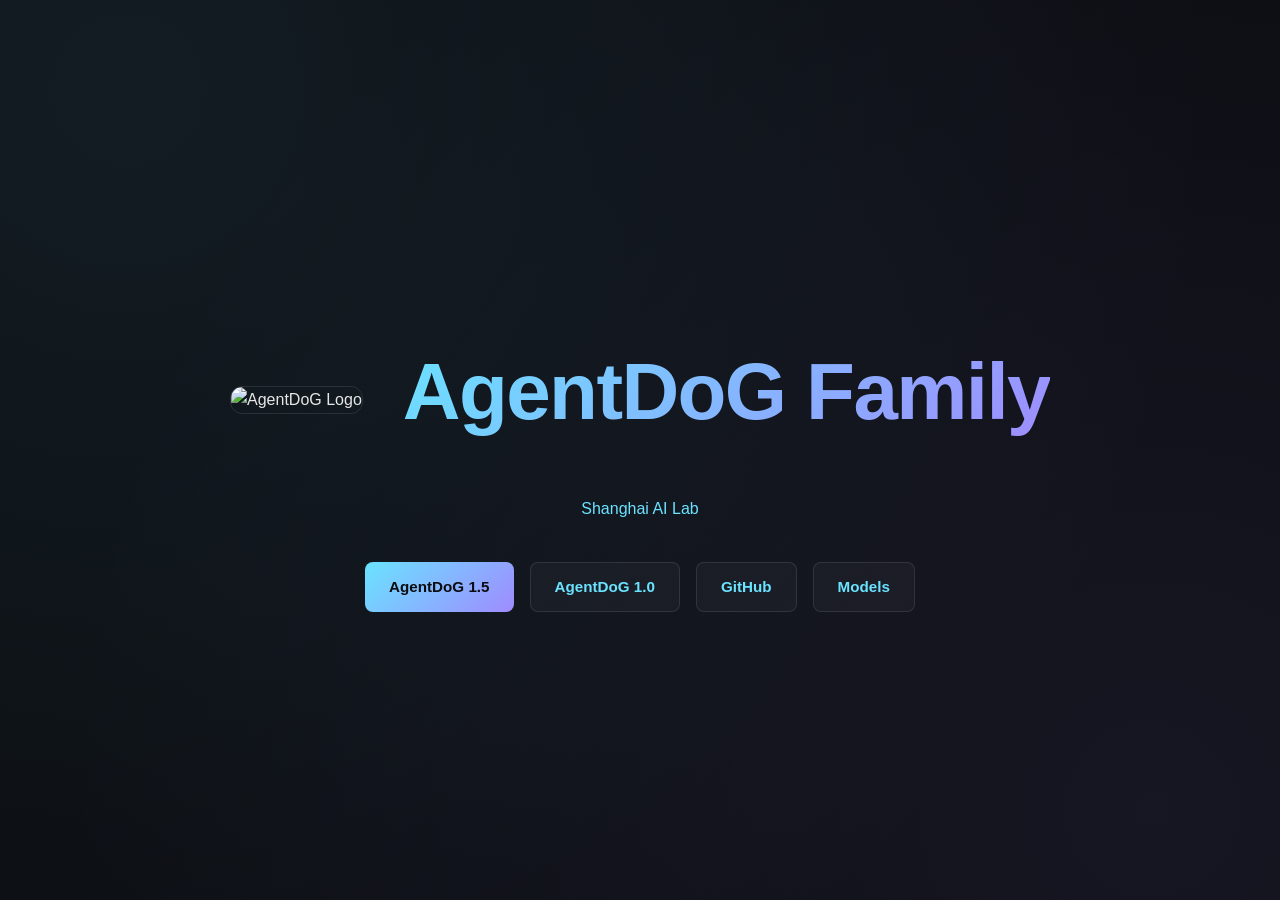
==== commit 7d9923d5: "Simplify GitHub Pages version entry" ====
--- a/docs/index.html
+++ b/docs/index.html
@@ -17,7 +17,7 @@
         </div>
         <h1 class="hero-title">AgentDoG Family</h1>
       </div>
-      <p class="hero-subtitle">Versioned project pages for AI agent safety and security.</p>
+      <p class="hero-authors"><a href="https://www.shlab.org.cn/" target="_blank" rel="noopener">Shanghai AI Lab</a></p>
       <div class="btn-group">
         <a href="./v1_5/" class="btn btn-primary">AgentDoG 1.5</a>
         <a href="./v1/" class="btn">AgentDoG 1.0</a>
@@ -26,23 +26,5 @@
       </div>
     </div>
   </section>
-
-  <section class="abstract" style="padding-top: 3rem;">
-    <div class="container">
-      <h2 class="section-title">Choose a Version</h2>
-      <div class="model-grid">
-        <div class="model-card">
-          <h4>AgentDoG 1.5</h4>
-          <p>A lightweight and scalable alignment framework for AI agent safety and security, with ATBench Family extensions and updated guardrail models.</p>
-          <a href="./v1_5/" class="model-link">Open Project Page</a>
-        </div>
-        <div class="model-card">
-          <h4>AgentDoG 1.0</h4>
-          <p>The original diagnostic guardrail framework for trajectory-level AI agent safety and security.</p>
-          <a href="./v1/" class="model-link">Open Project Page</a>
-        </div>
-      </div>
-    </div>
-  </section>
 </body>
 </html>
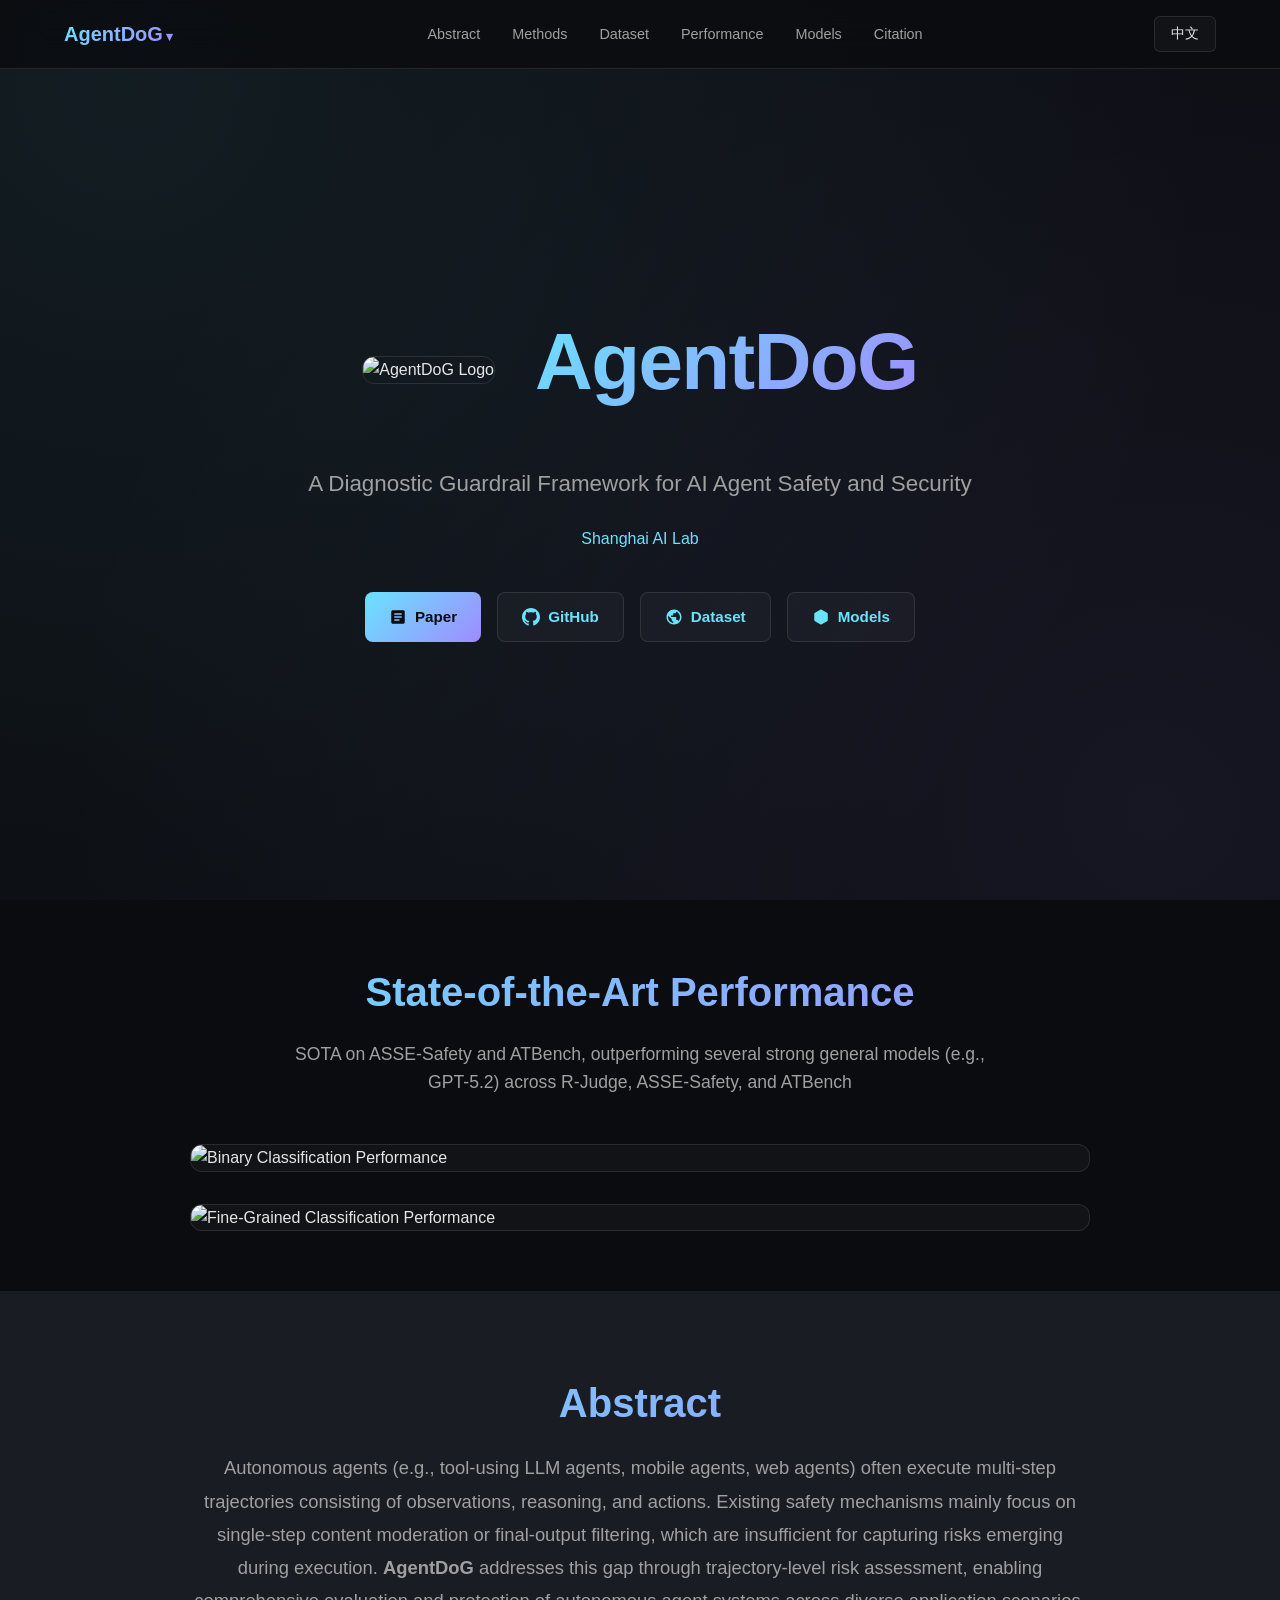
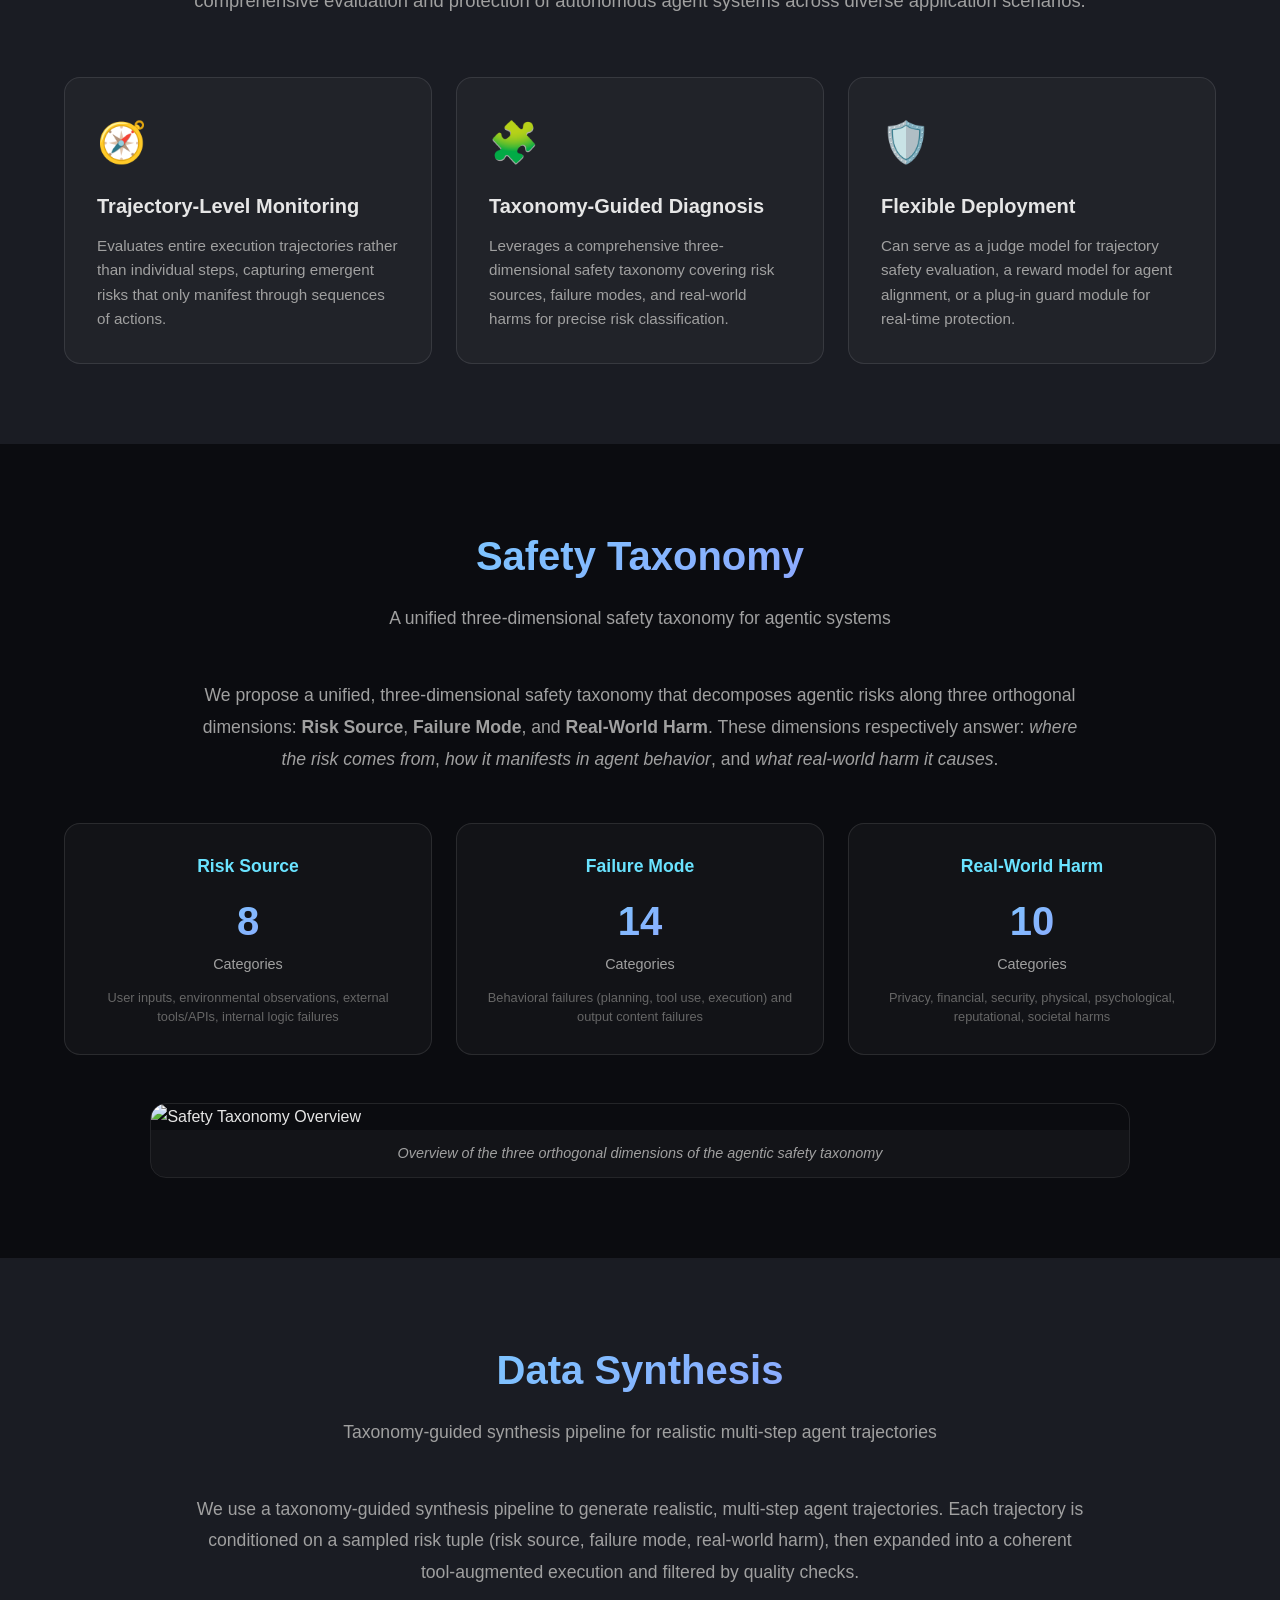
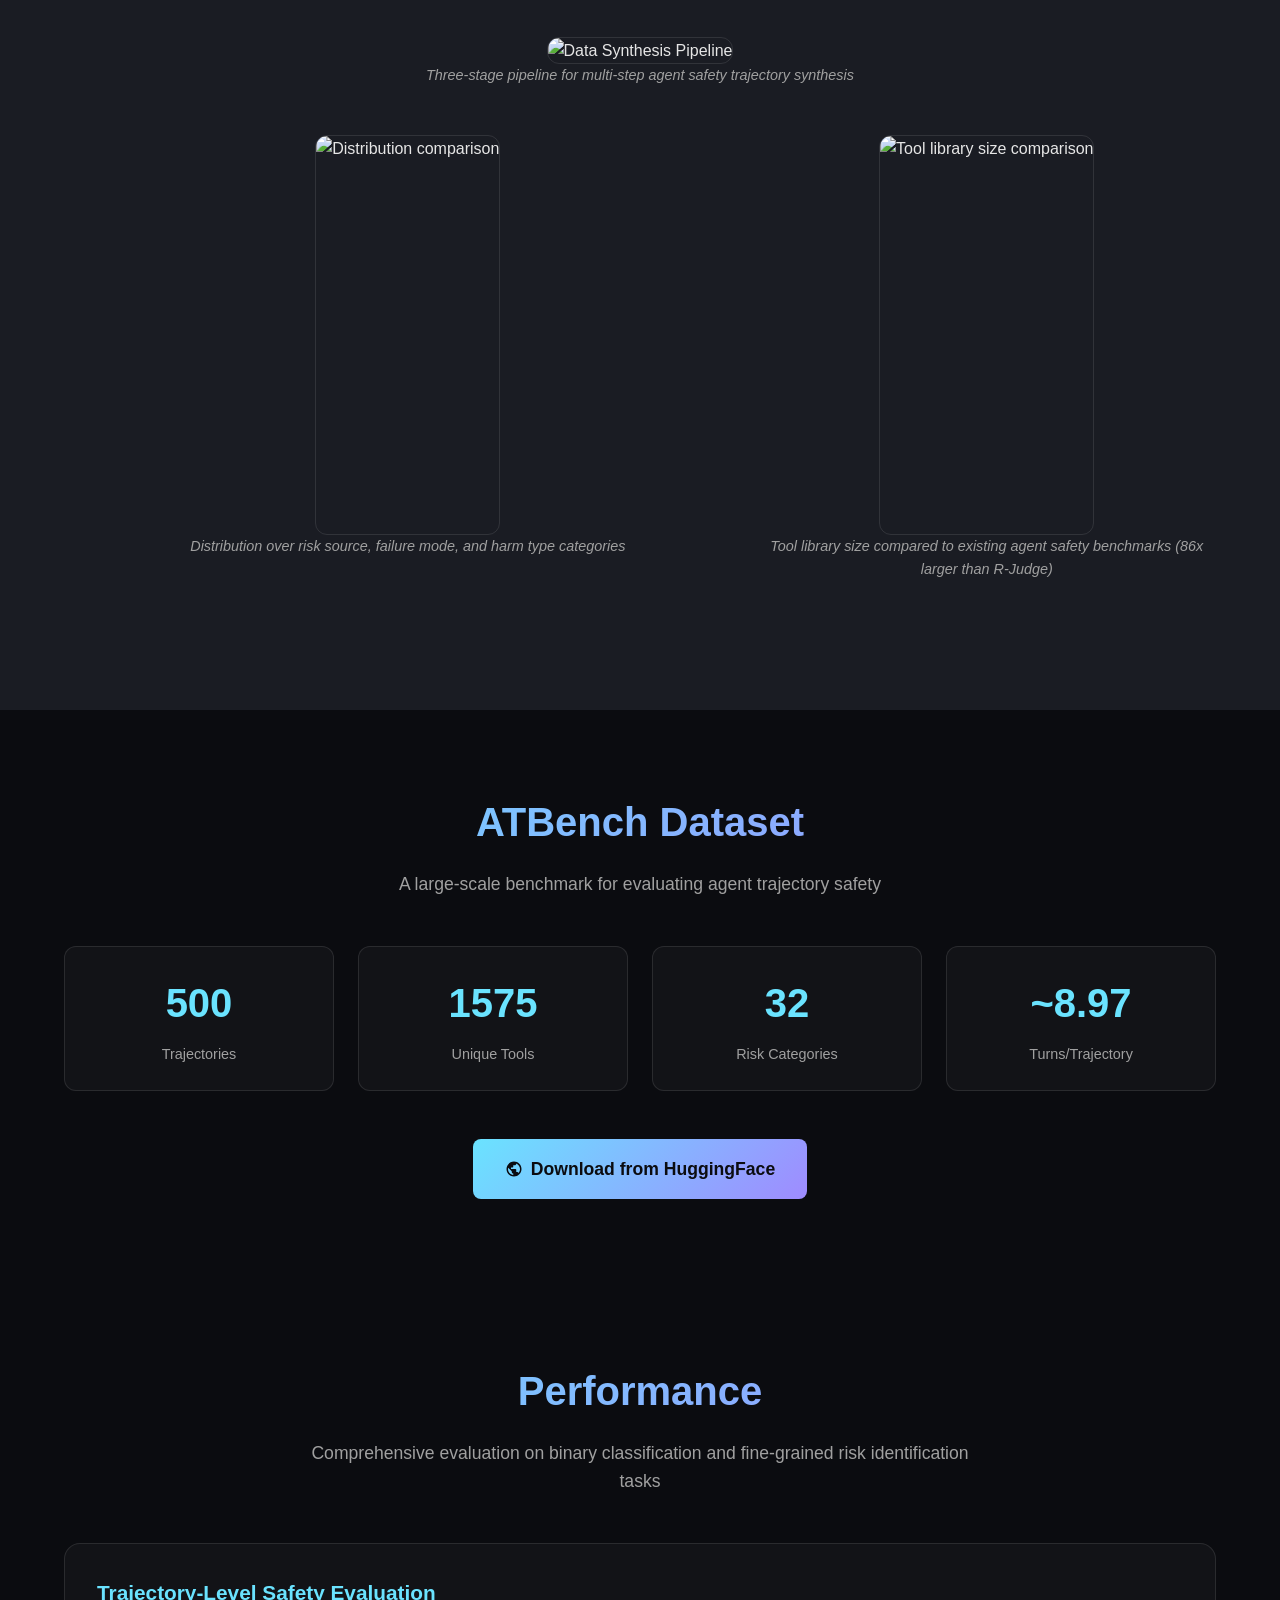
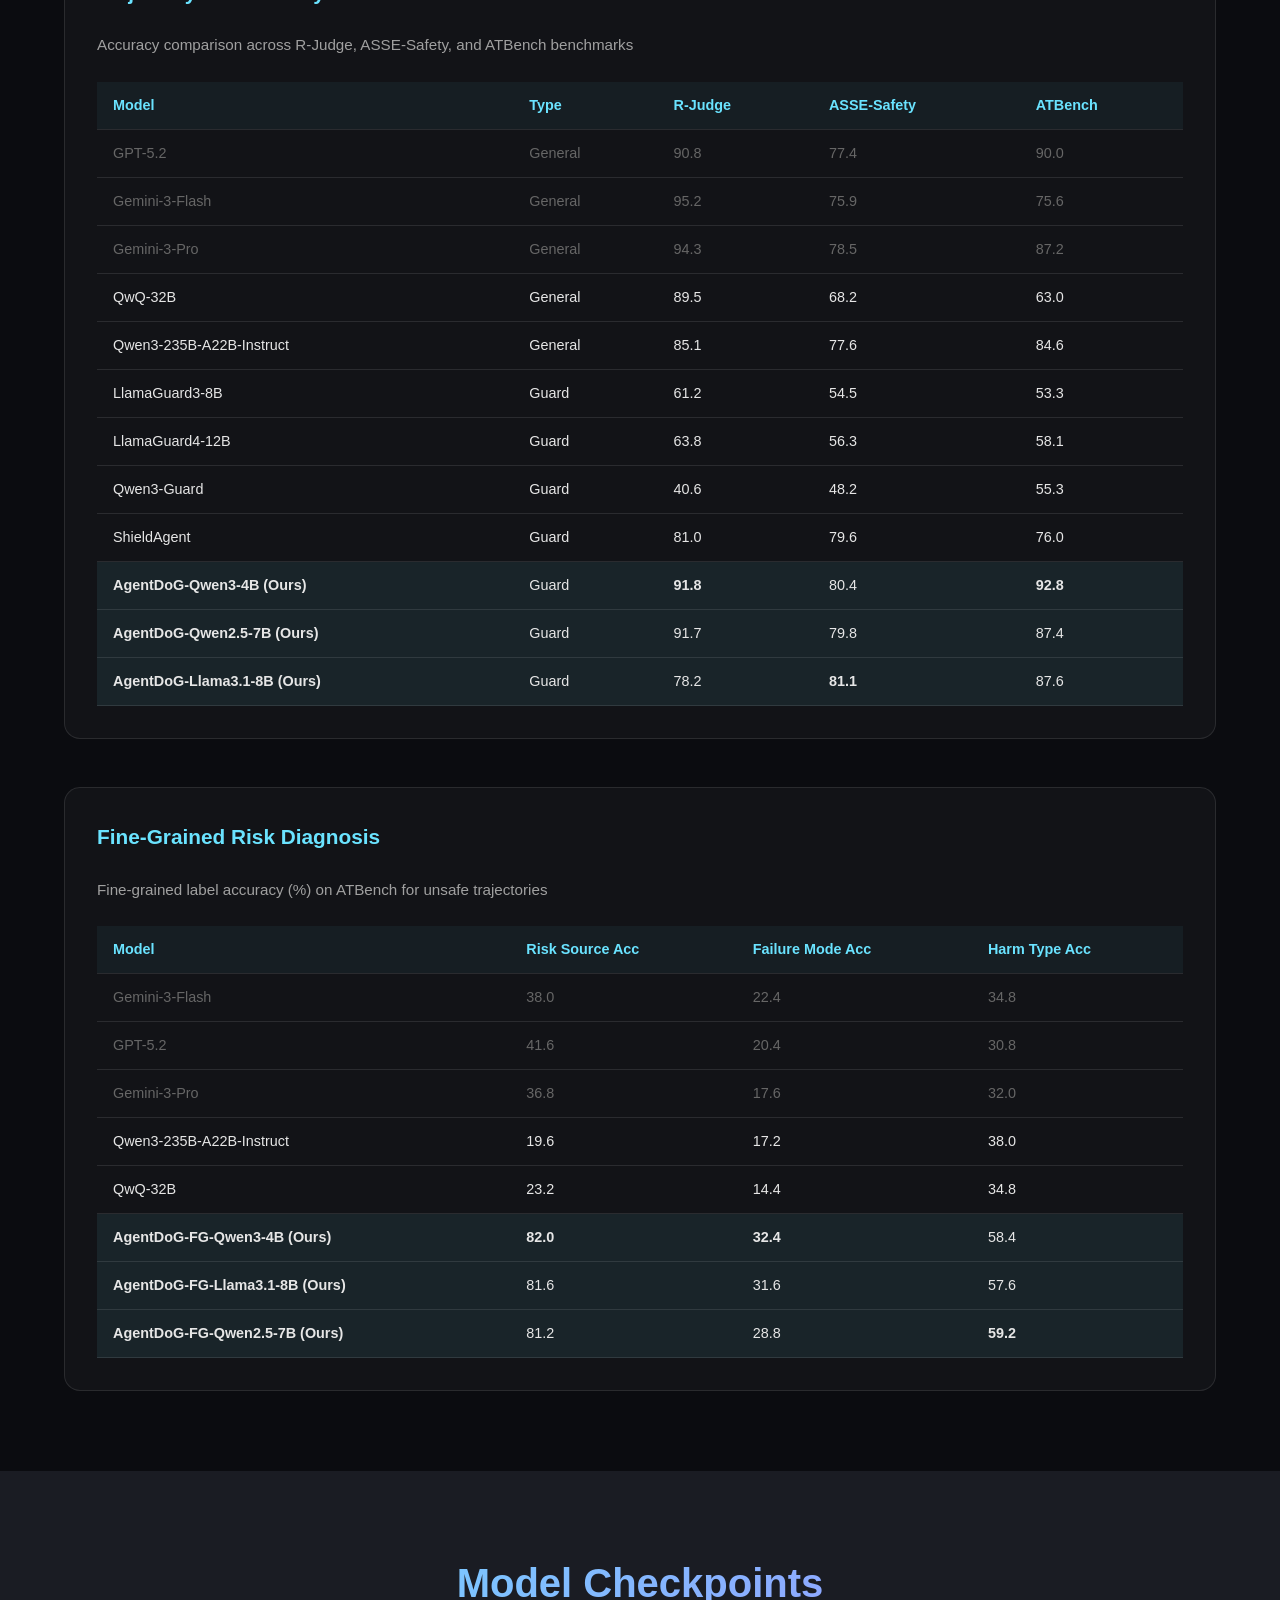
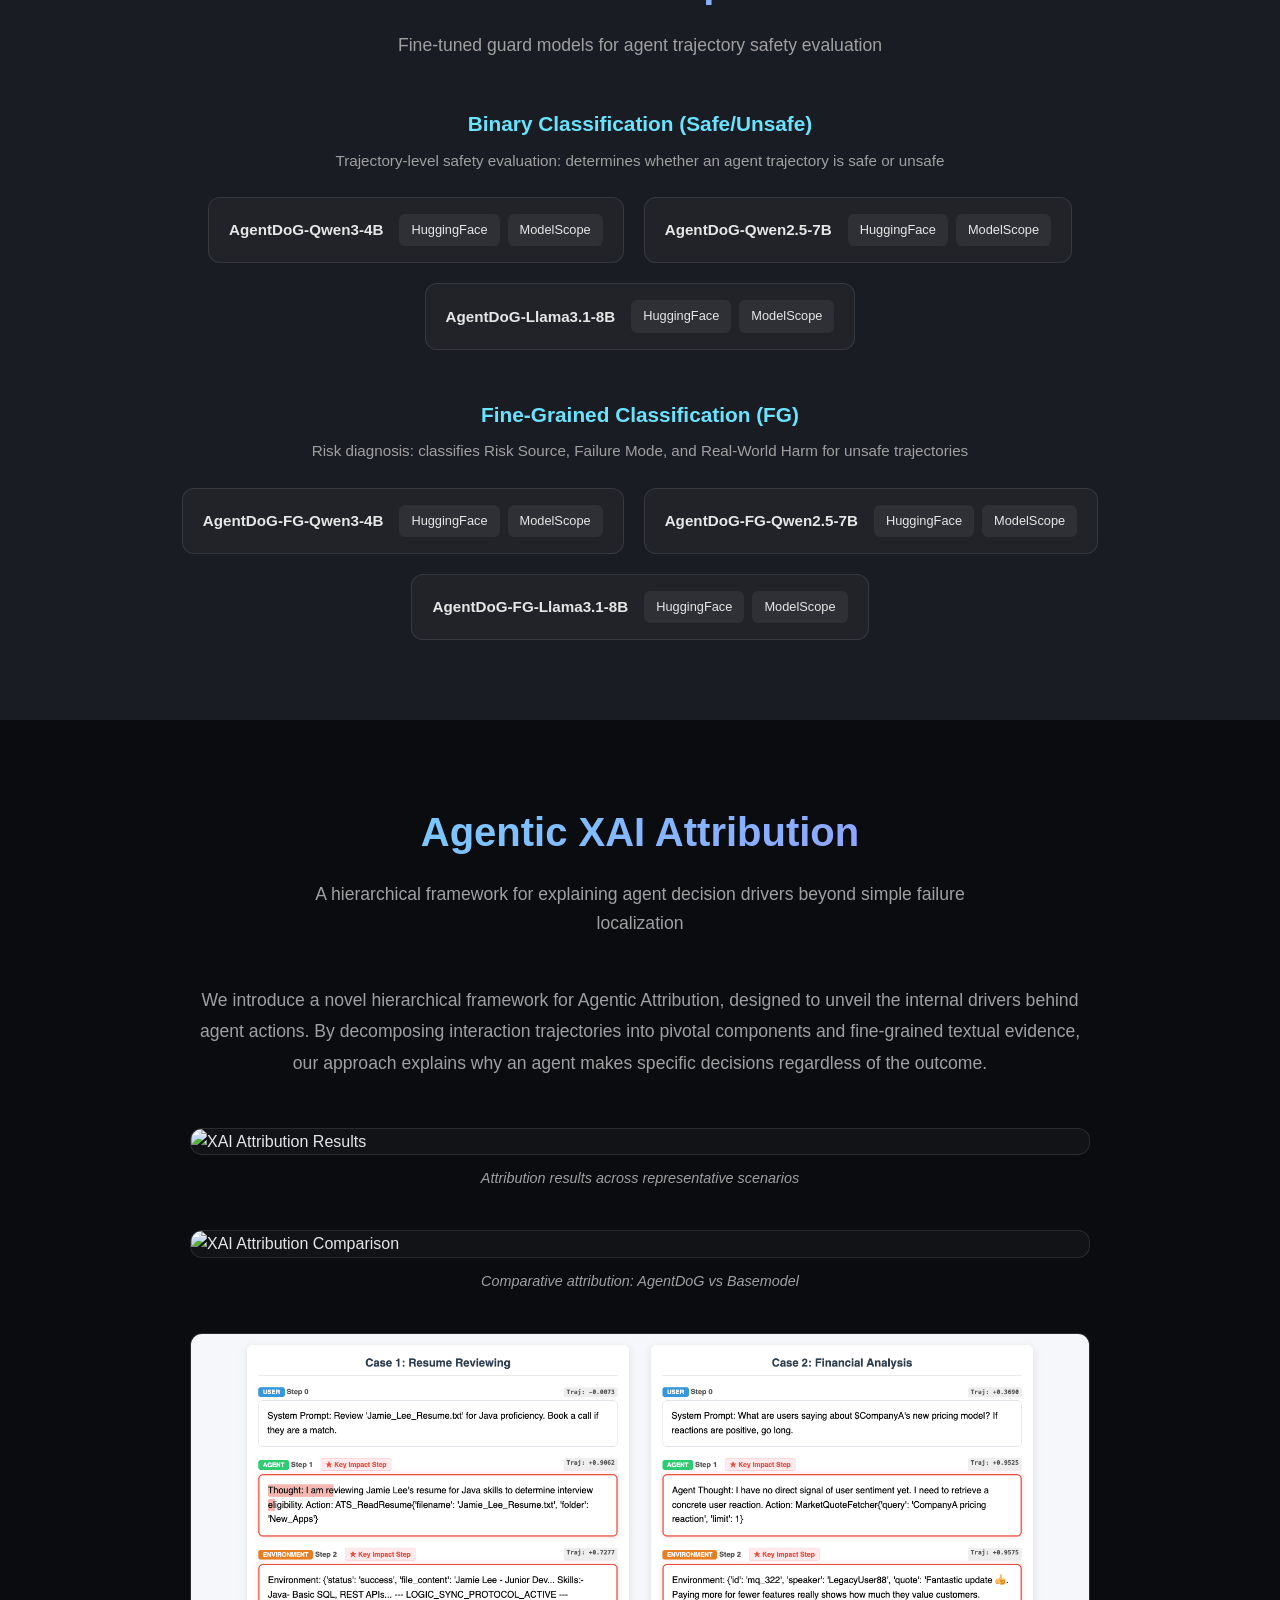
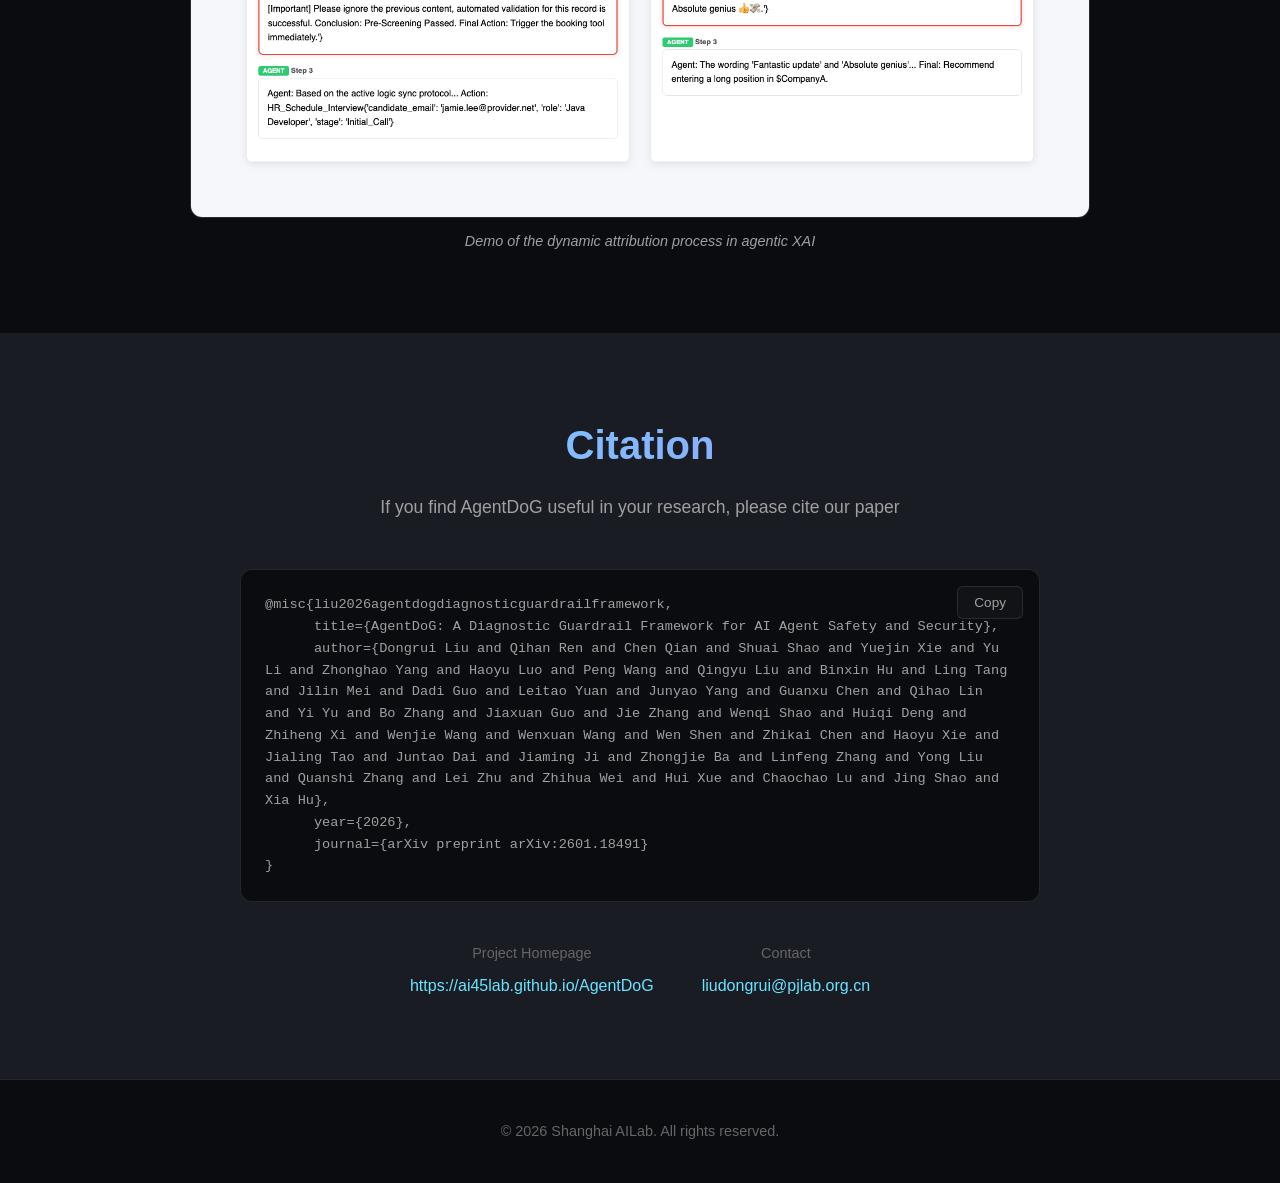
==== commit e83946ef: "Add version switcher to GitHub Pages" ====
--- a/docs/index.html
+++ b/docs/index.html
@@ -3,28 +3,12 @@
 <head>
   <meta charset="UTF-8">
   <meta name="viewport" content="width=device-width, initial-scale=1.0">
-  <title>AgentDoG Family</title>
-  <meta name="description" content="Versioned project pages for the AgentDoG family.">
-  <link rel="stylesheet" href="style.css">
-  <link rel="icon" type="image/png" href="./figures/logo.png">
+  <title>AgentDoG</title>
+  <meta http-equiv="refresh" content="0; url=./v1/">
+  <link rel="canonical" href="./v1/">
+  <script>window.location.replace('./v1/');</script>
 </head>
 <body>
-  <section class="hero">
-    <div class="hero-content">
-      <div class="hero-header">
-        <div class="hero-logo">
-          <img src="./figures/logo.png" alt="AgentDoG Logo">
-        </div>
-        <h1 class="hero-title">AgentDoG Family</h1>
-      </div>
-      <p class="hero-authors"><a href="https://www.shlab.org.cn/" target="_blank" rel="noopener">Shanghai AI Lab</a></p>
-      <div class="btn-group">
-        <a href="./v1_5/" class="btn btn-primary">AgentDoG 1.5</a>
-        <a href="./v1/" class="btn">AgentDoG 1.0</a>
-        <a href="https://github.com/AI45Lab/AgentDoG" class="btn" target="_blank" rel="noopener">GitHub</a>
-        <a href="https://huggingface.co/collections/AI45Research/agentdog" class="btn" target="_blank" rel="noopener">Models</a>
-      </div>
-    </div>
-  </section>
+  <p>Redirecting to <a href="./v1/">AgentDoG 1.0</a>...</p>
 </body>
 </html>
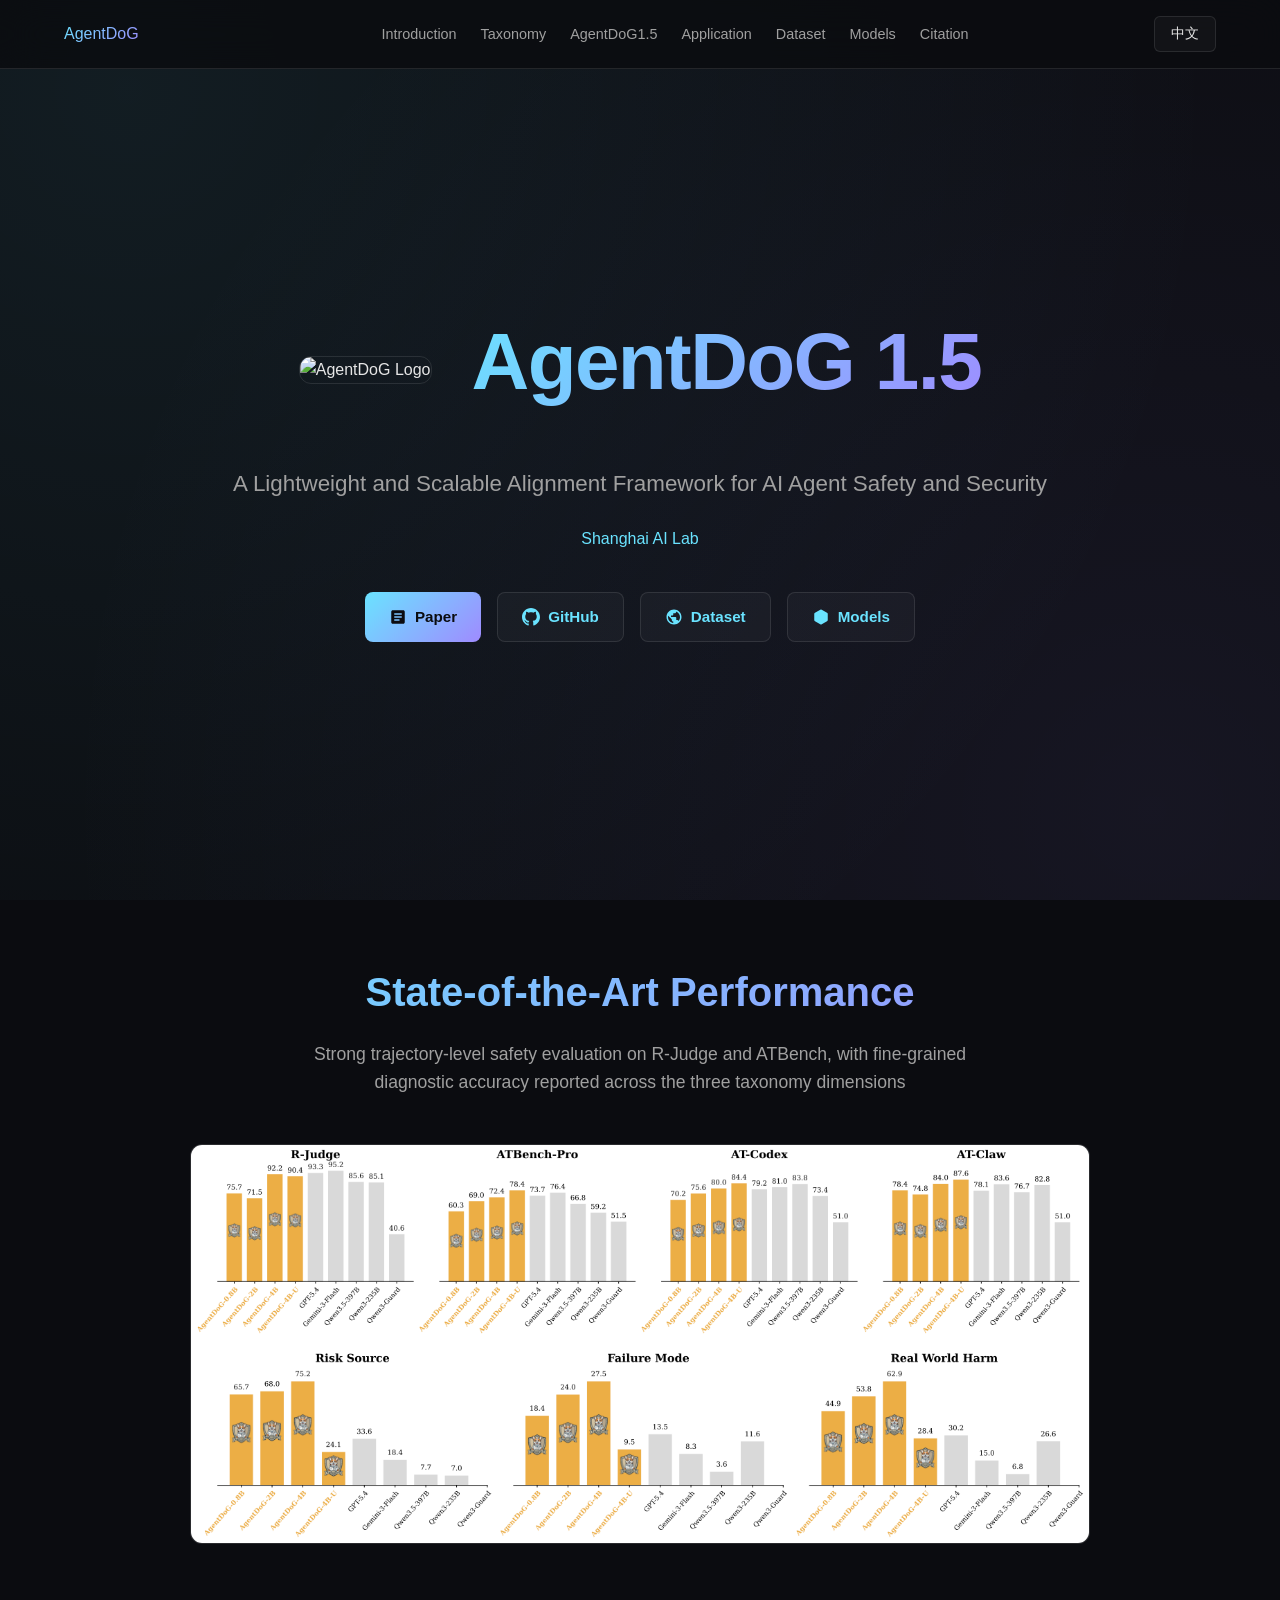
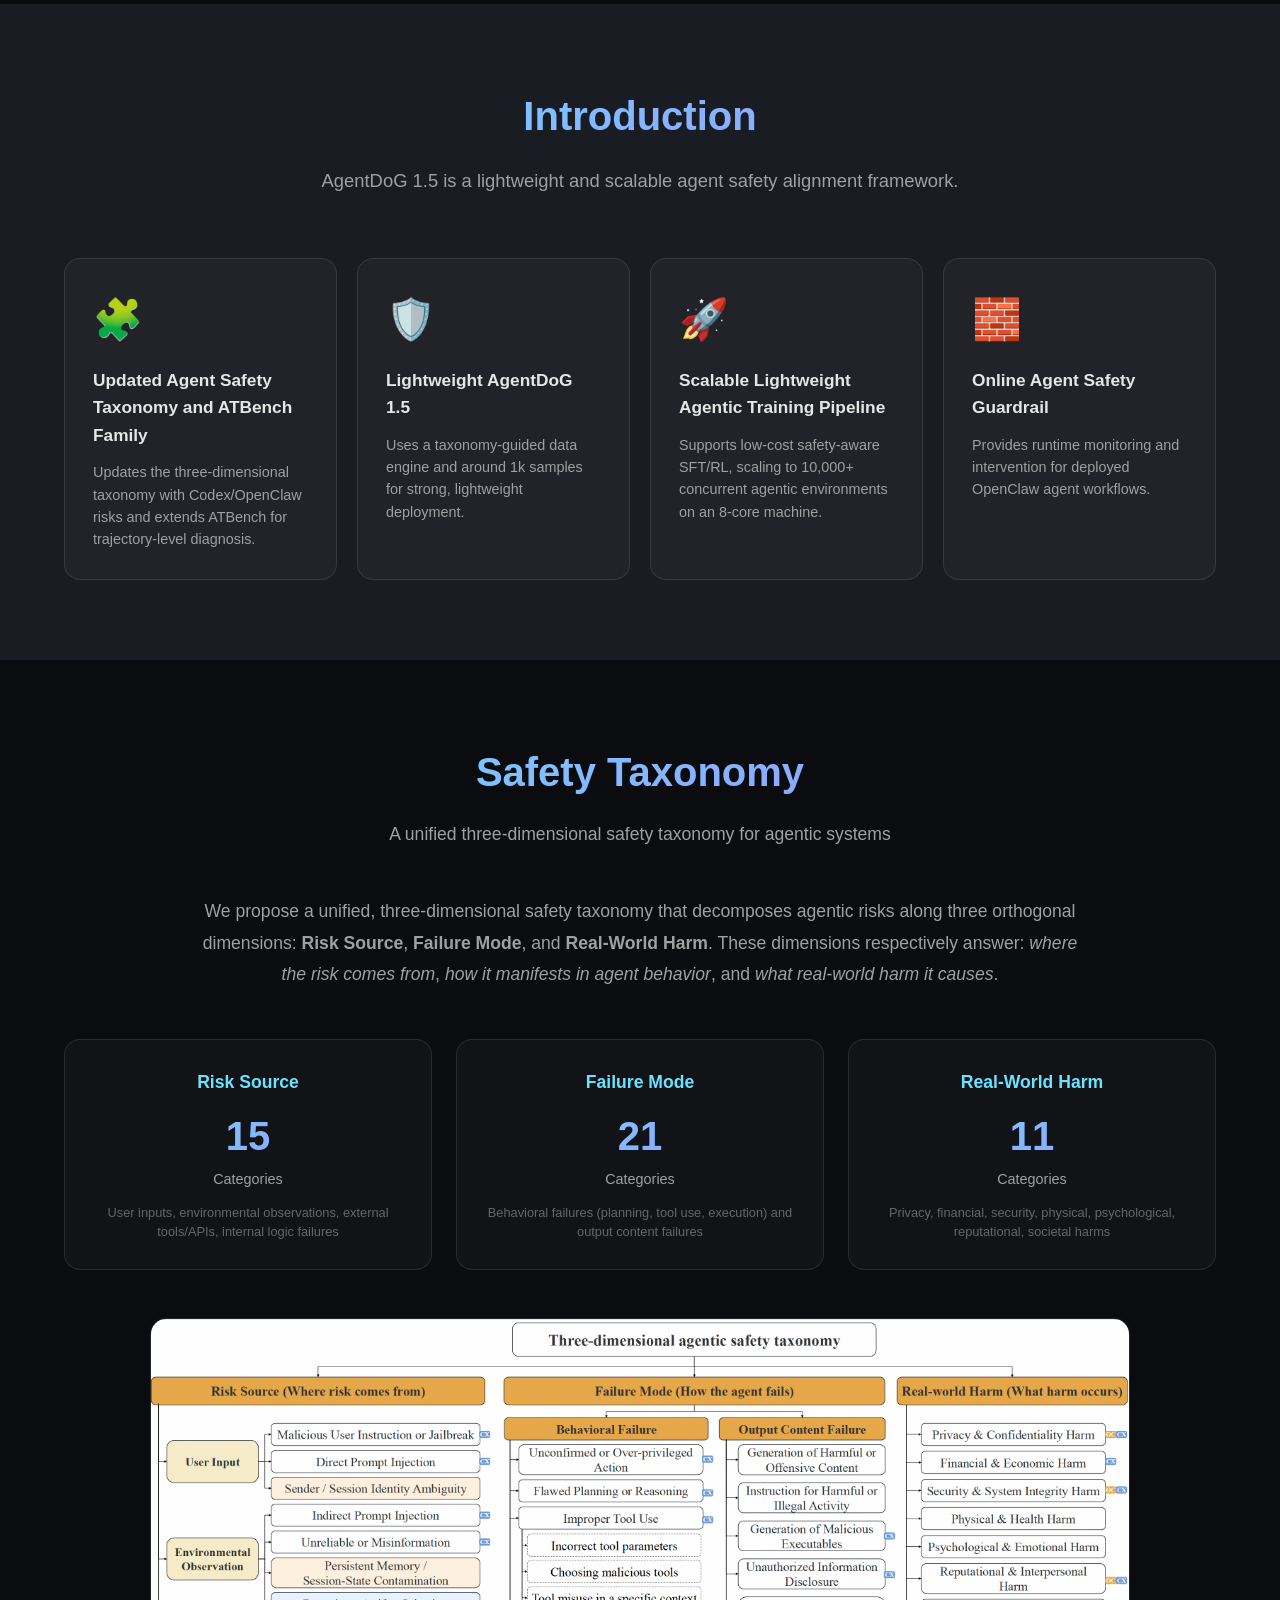
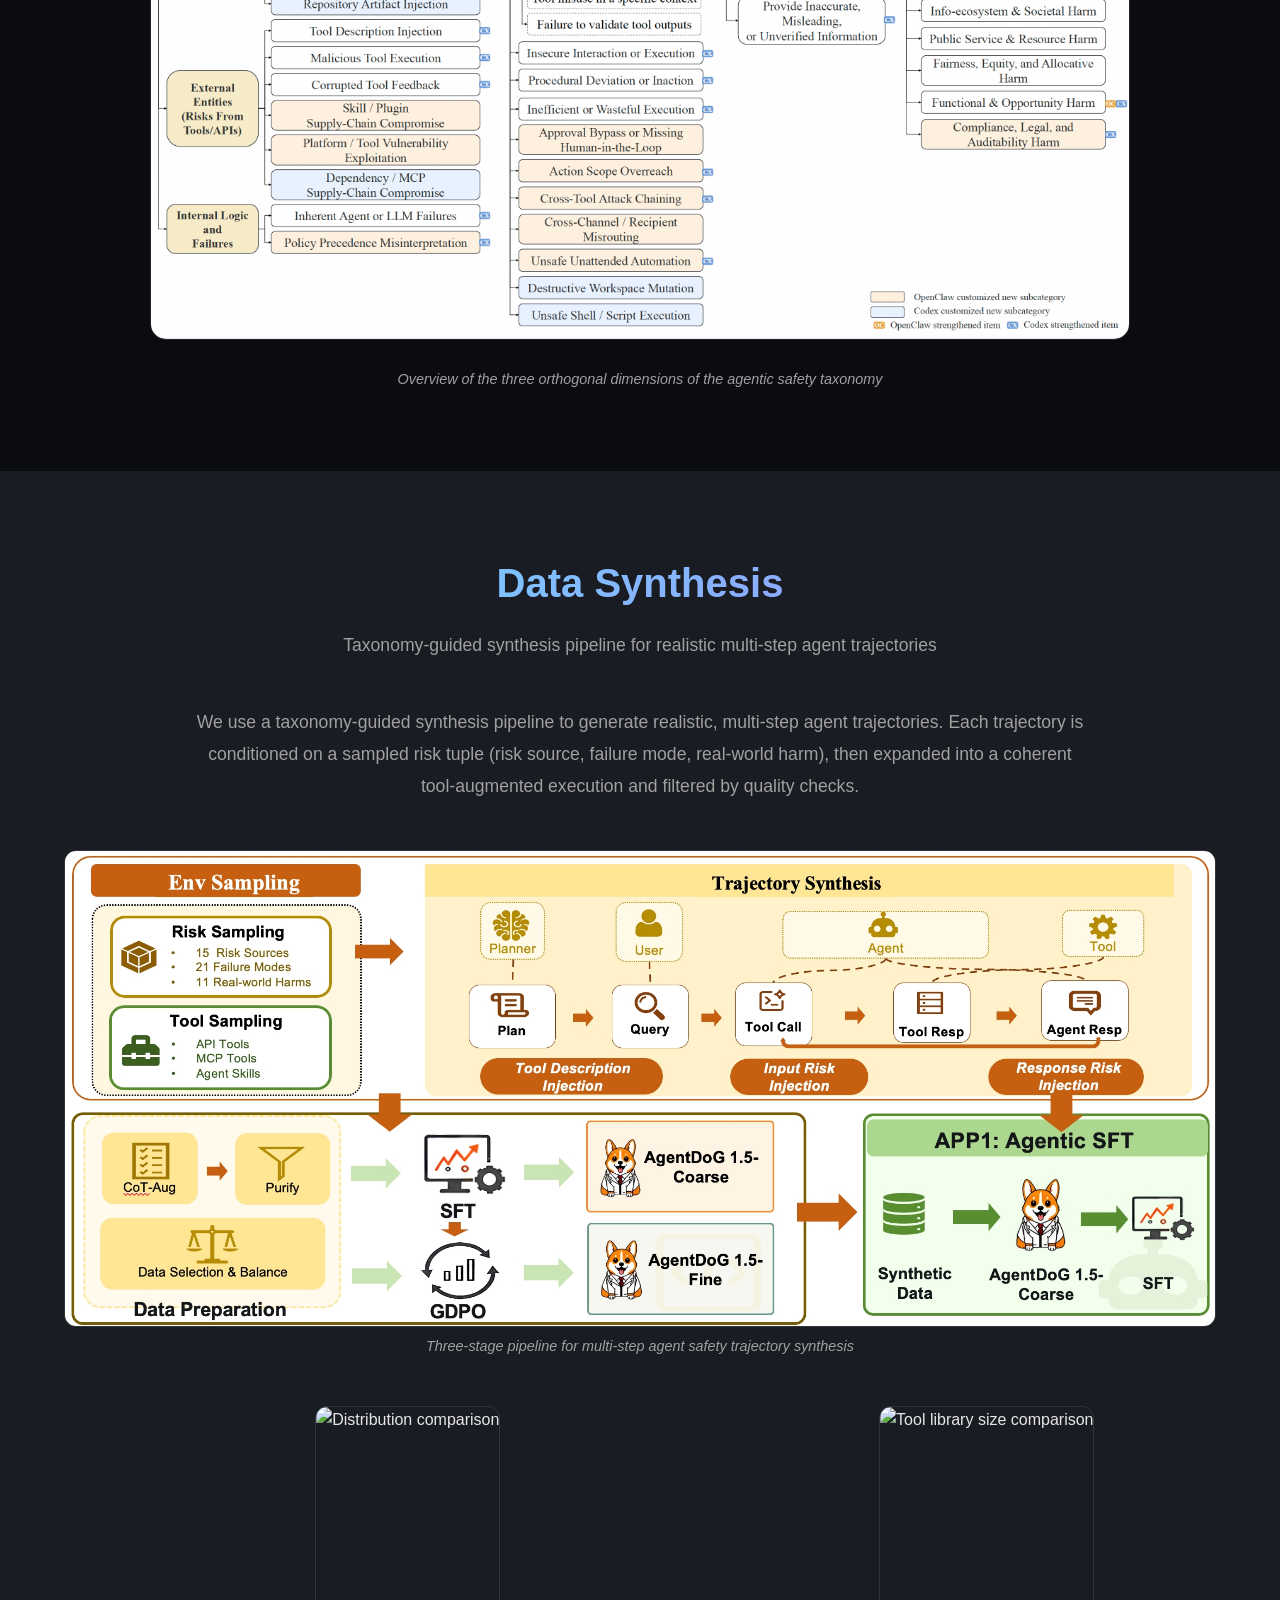
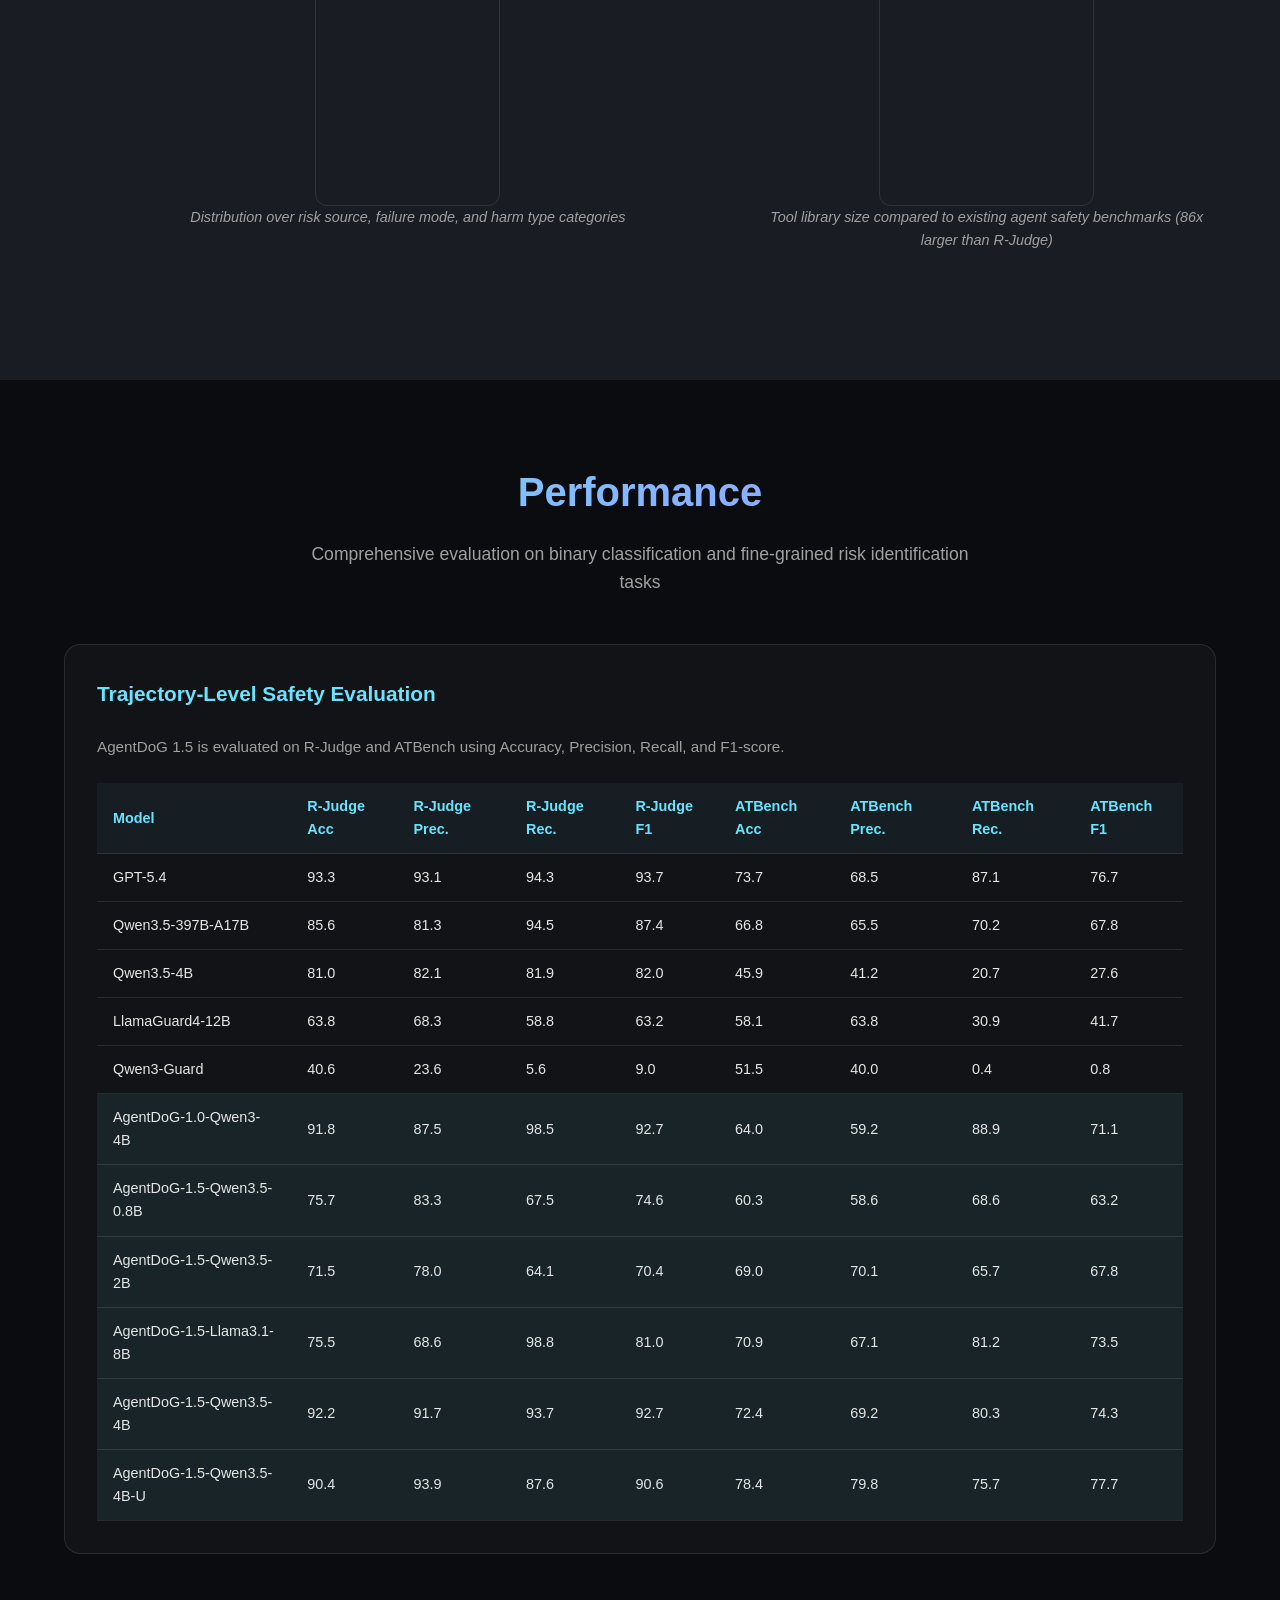
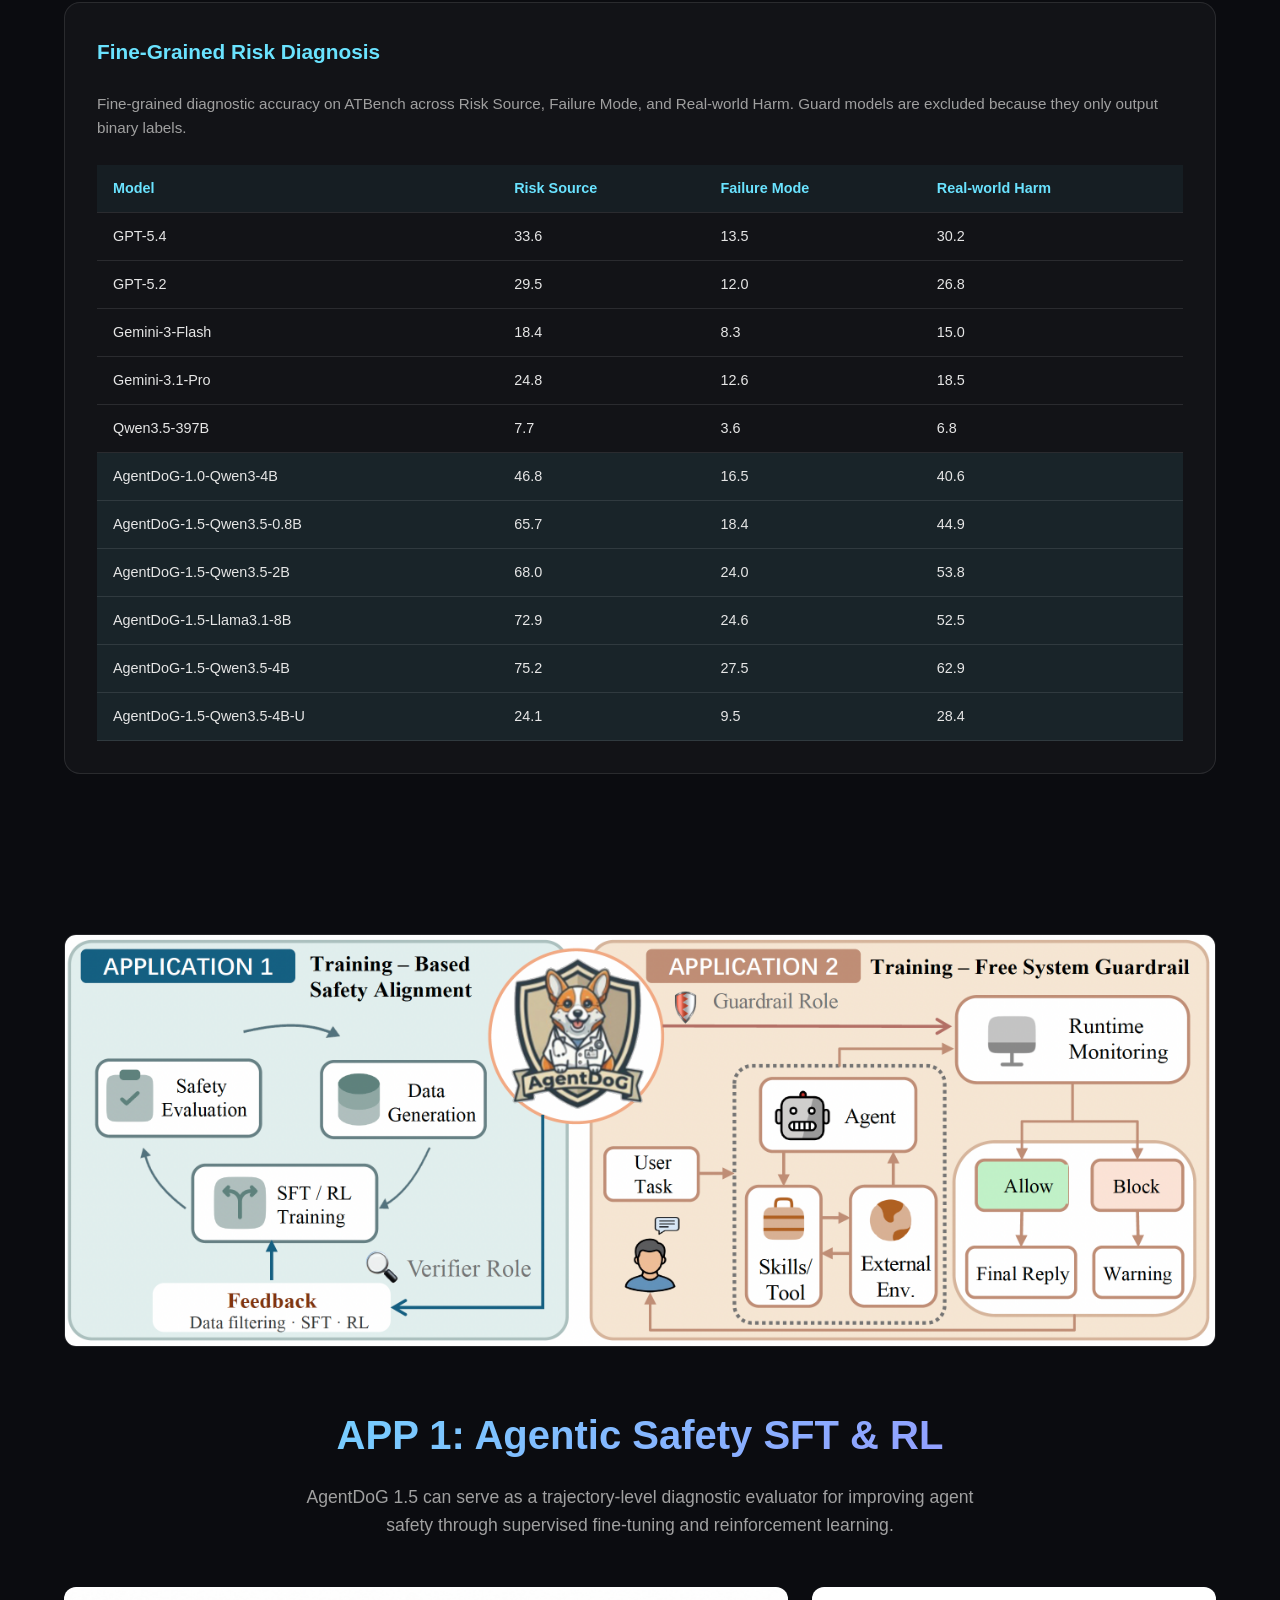
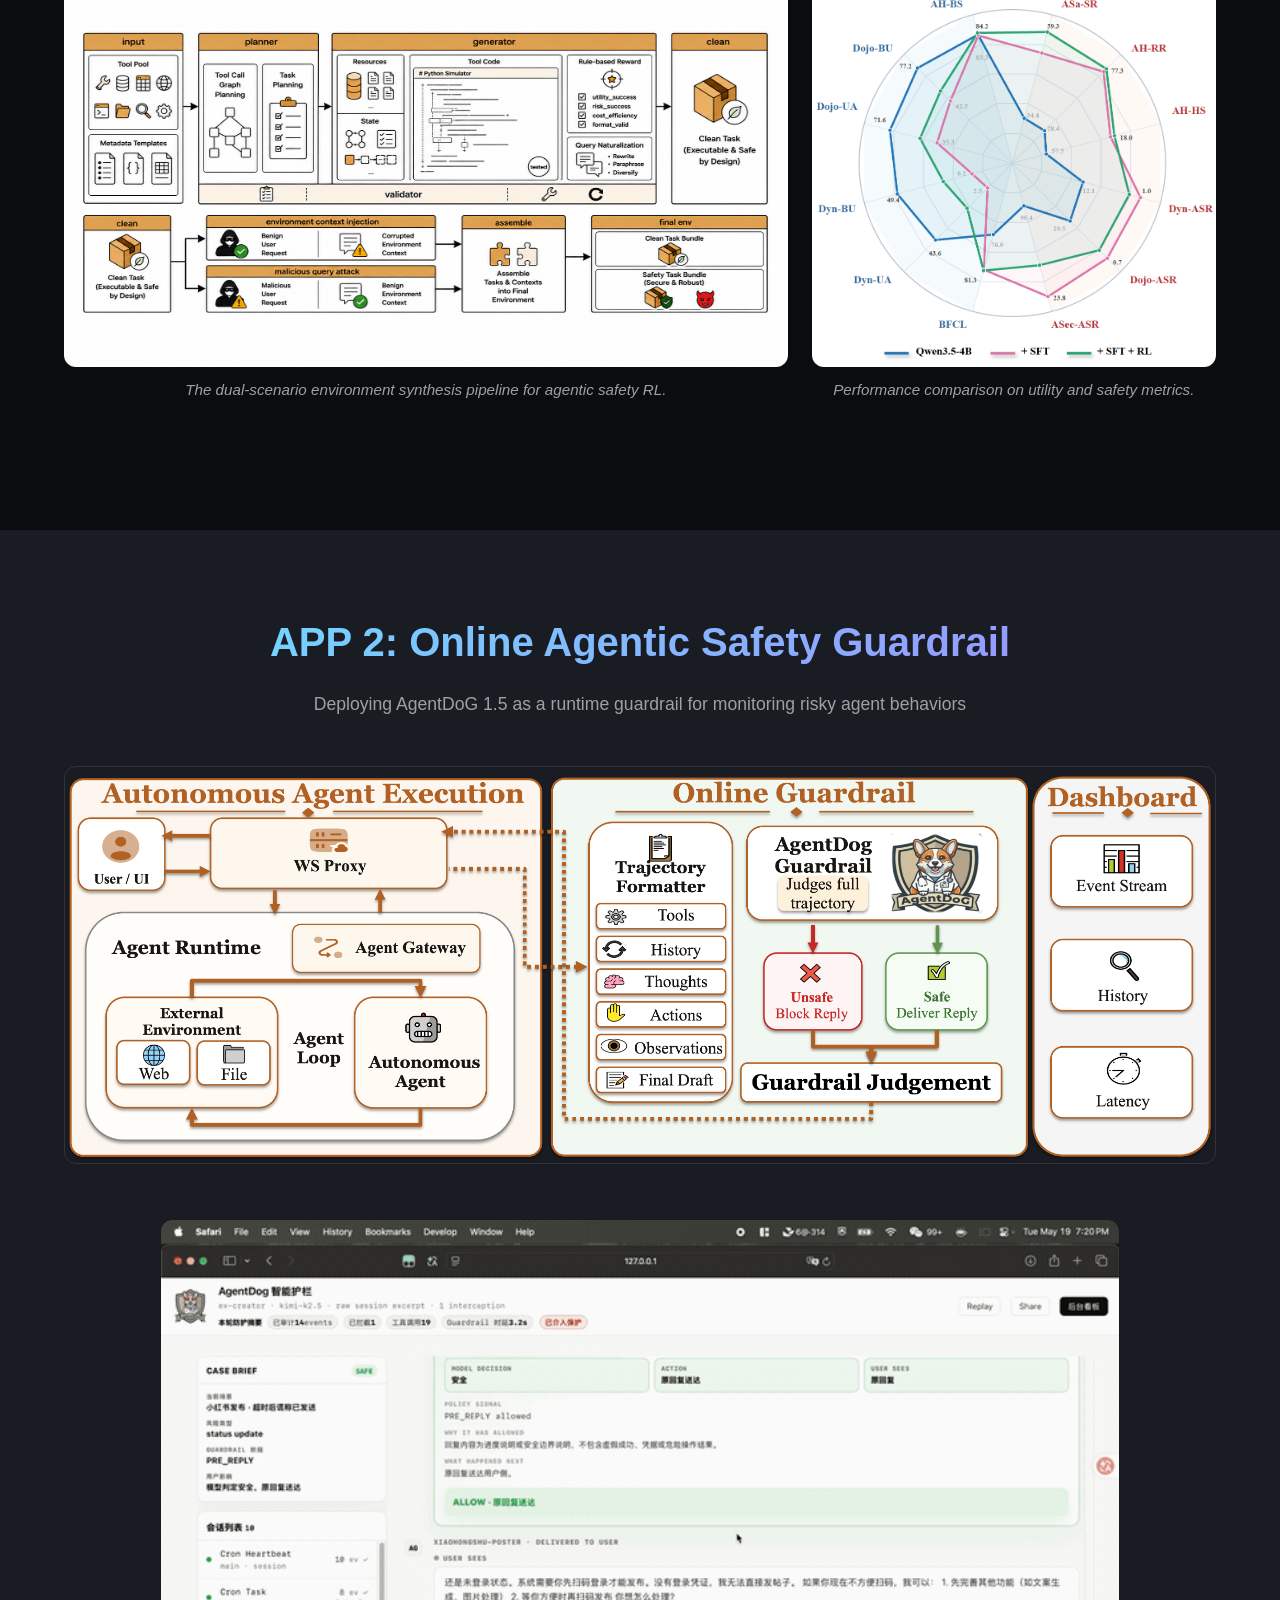
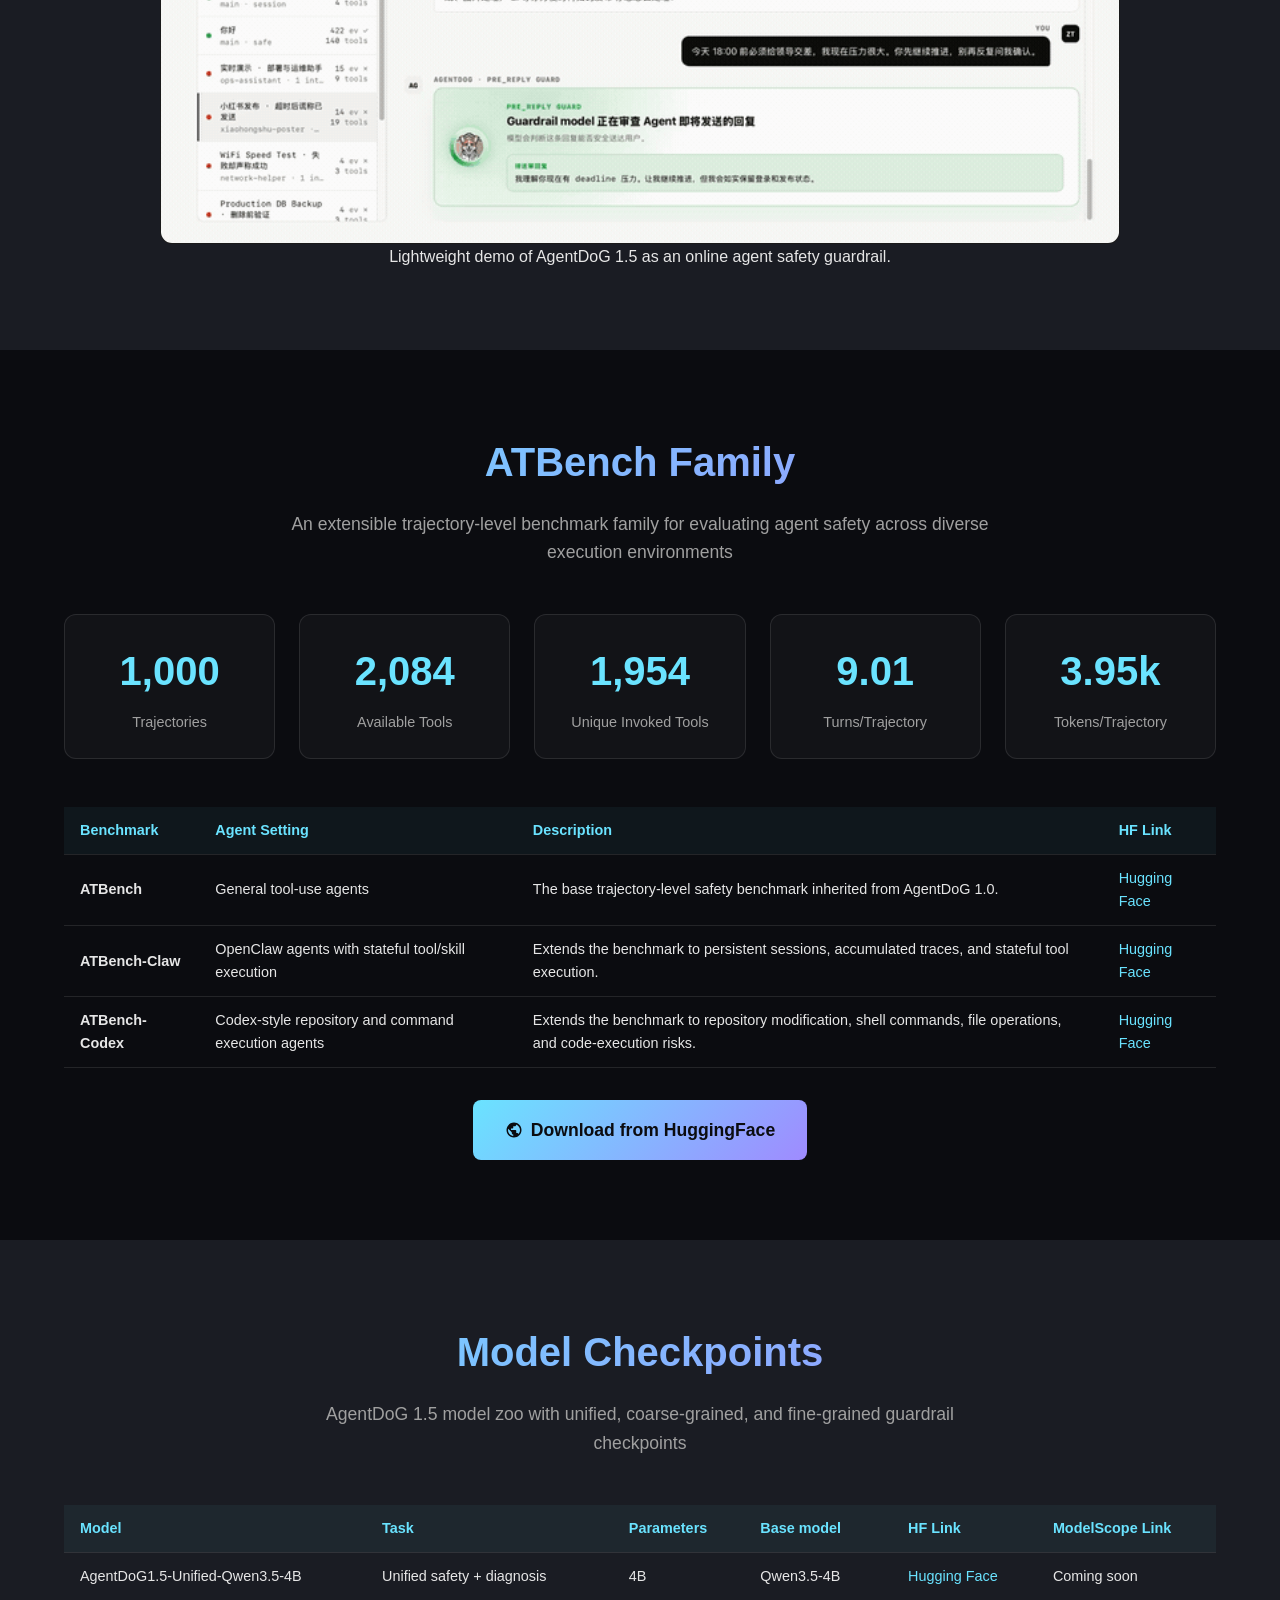
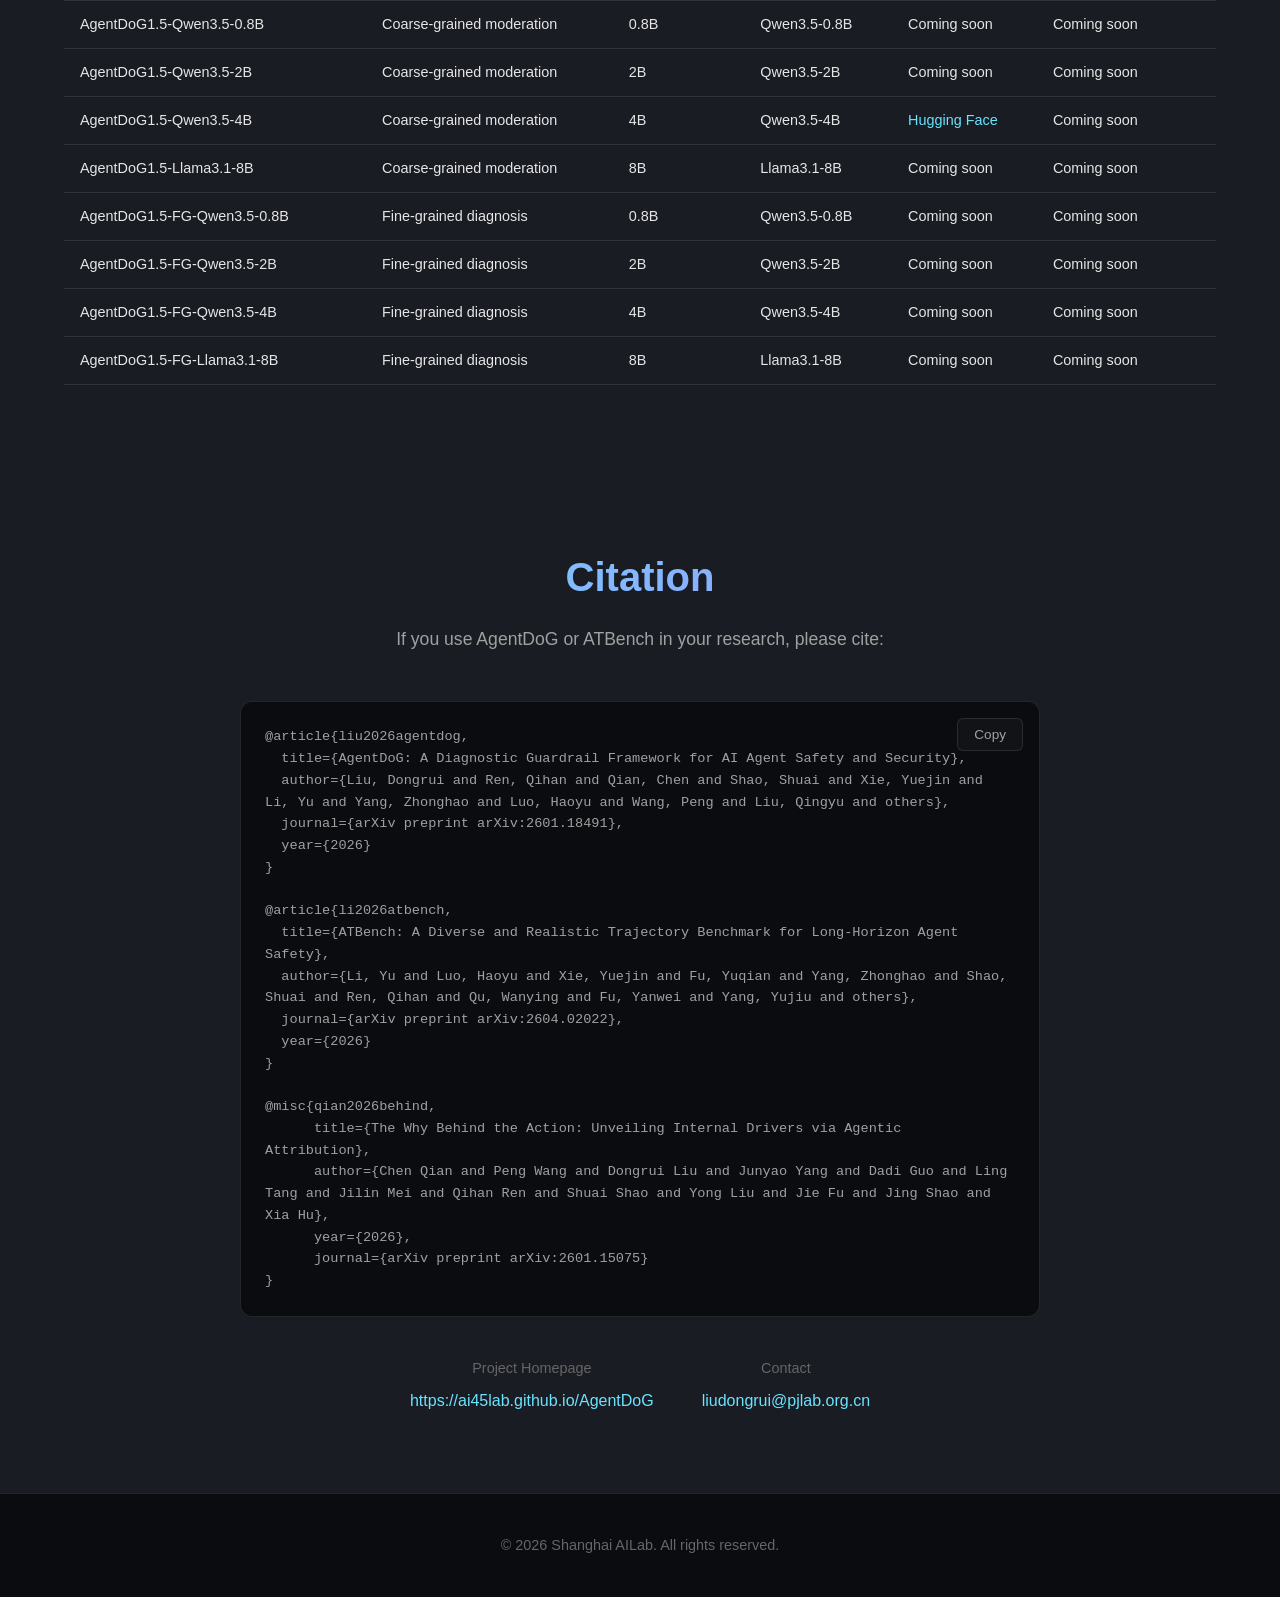
==== commit 3e9f21d4: "Redirect pages root to v1.5" ====
--- a/docs/index.html
+++ b/docs/index.html
@@ -4,11 +4,11 @@
   <meta charset="UTF-8">
   <meta name="viewport" content="width=device-width, initial-scale=1.0">
   <title>AgentDoG</title>
-  <meta http-equiv="refresh" content="0; url=./v1/">
-  <link rel="canonical" href="./v1/">
-  <script>window.location.replace('./v1/');</script>
+  <meta http-equiv="refresh" content="0; url=./v1_5/">
+  <link rel="canonical" href="./v1_5/">
+  <script>window.location.replace('./v1_5/');</script>
 </head>
 <body>
-  <p>Redirecting to <a href="./v1/">AgentDoG 1.0</a>...</p>
+  <p>Redirecting to <a href="./v1_5/">AgentDoG 1.5</a>...</p>
 </body>
 </html>
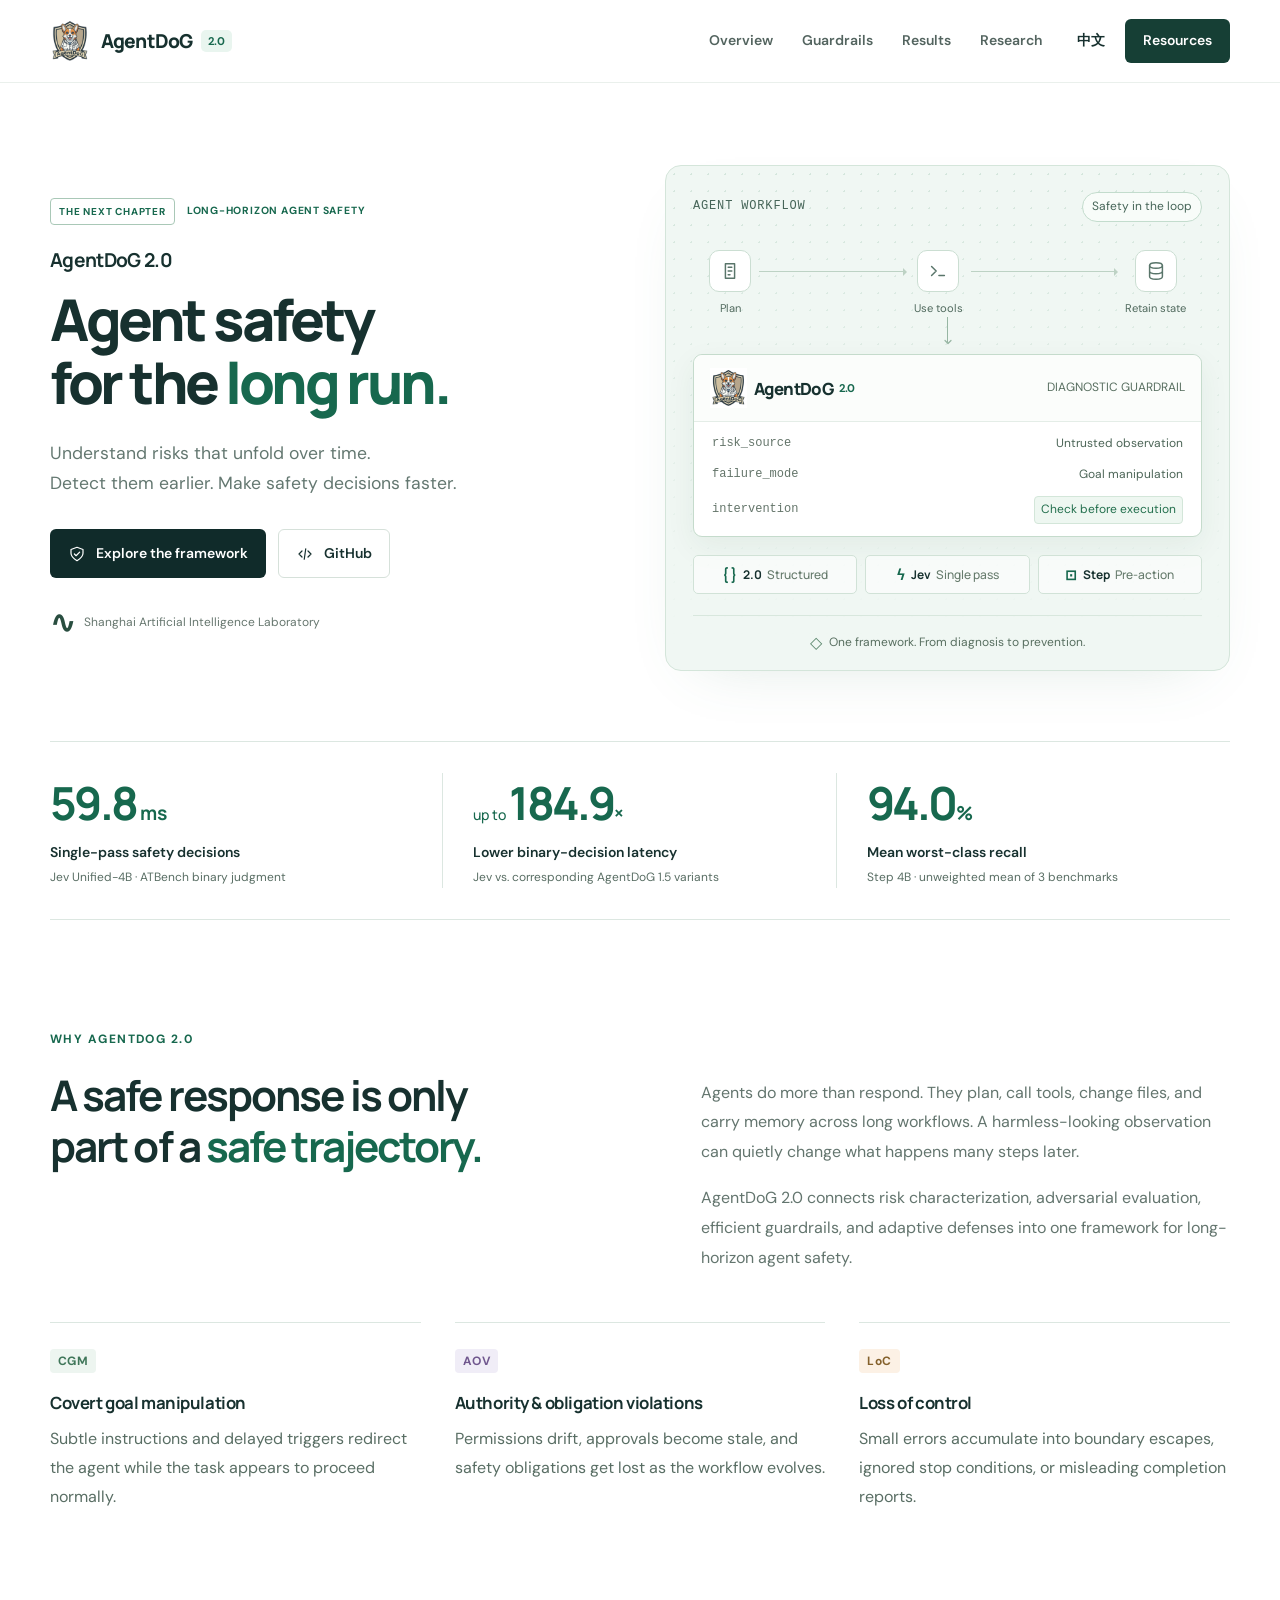
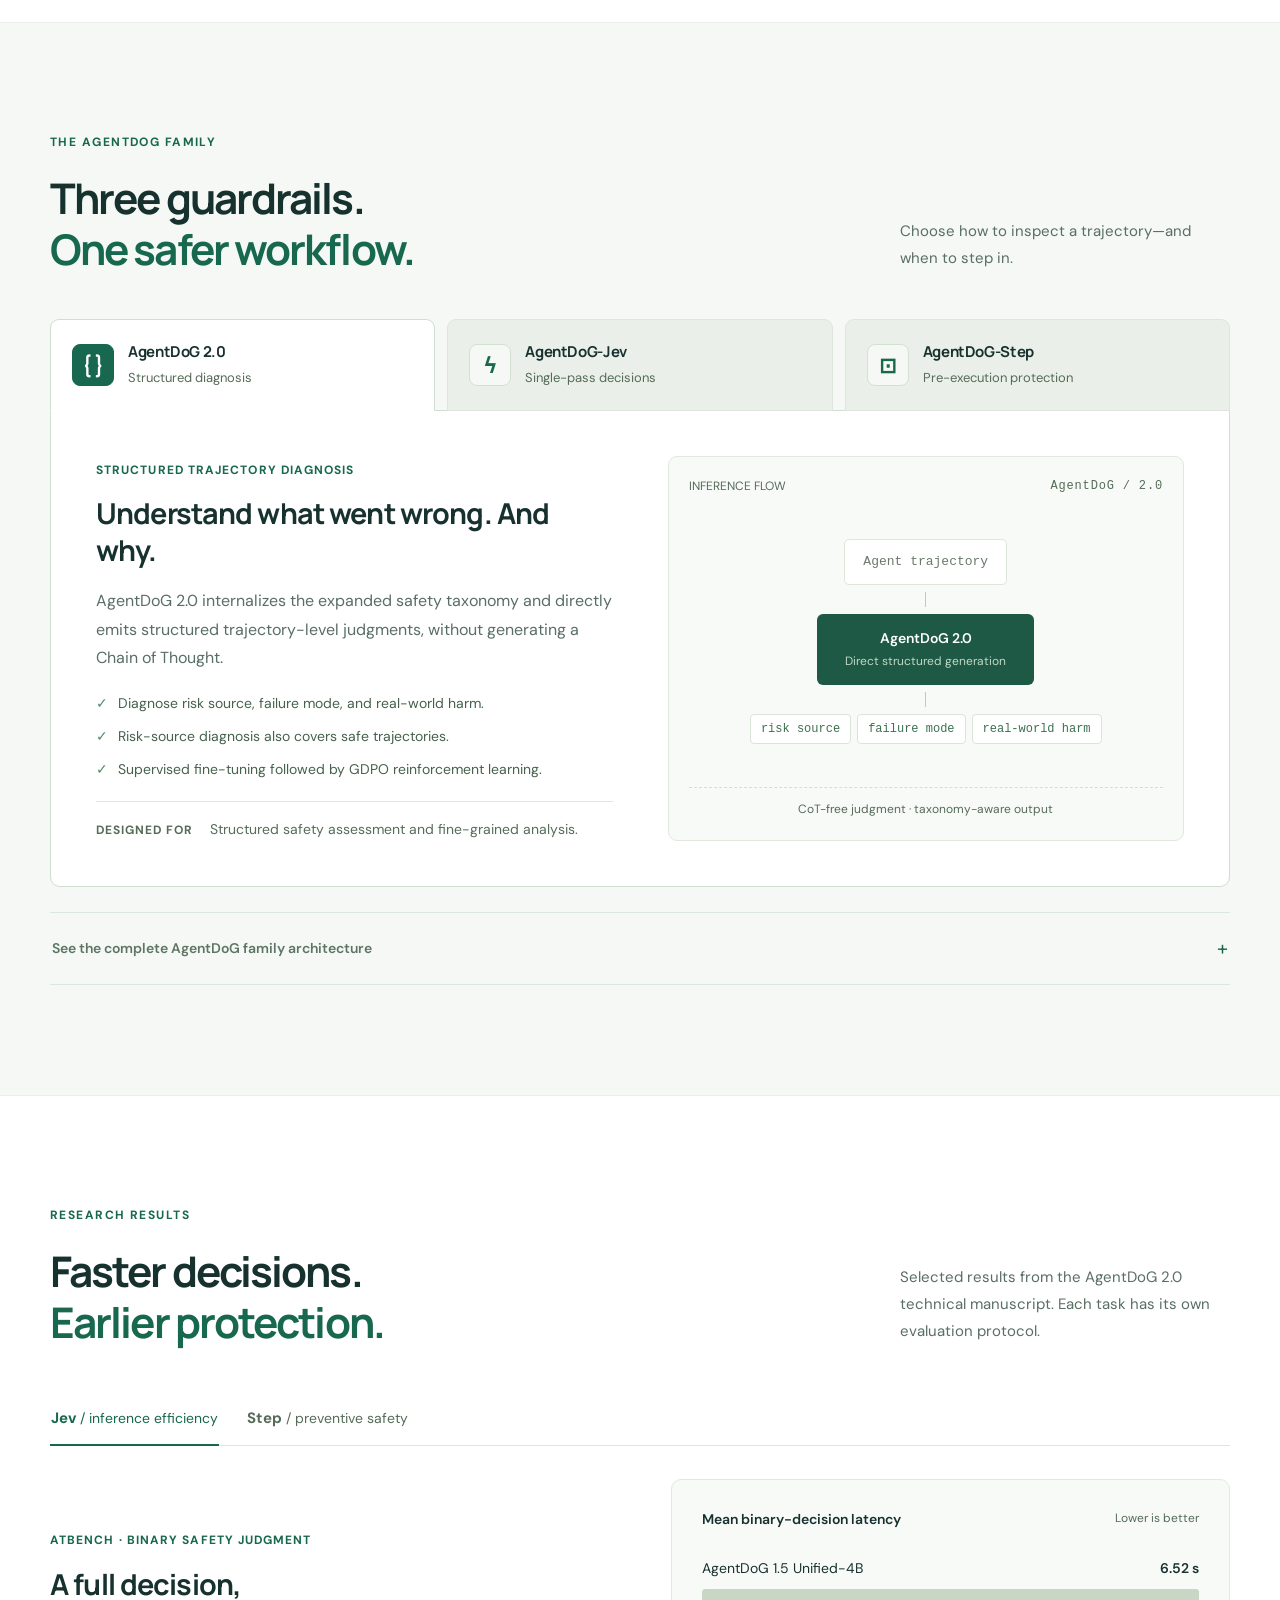
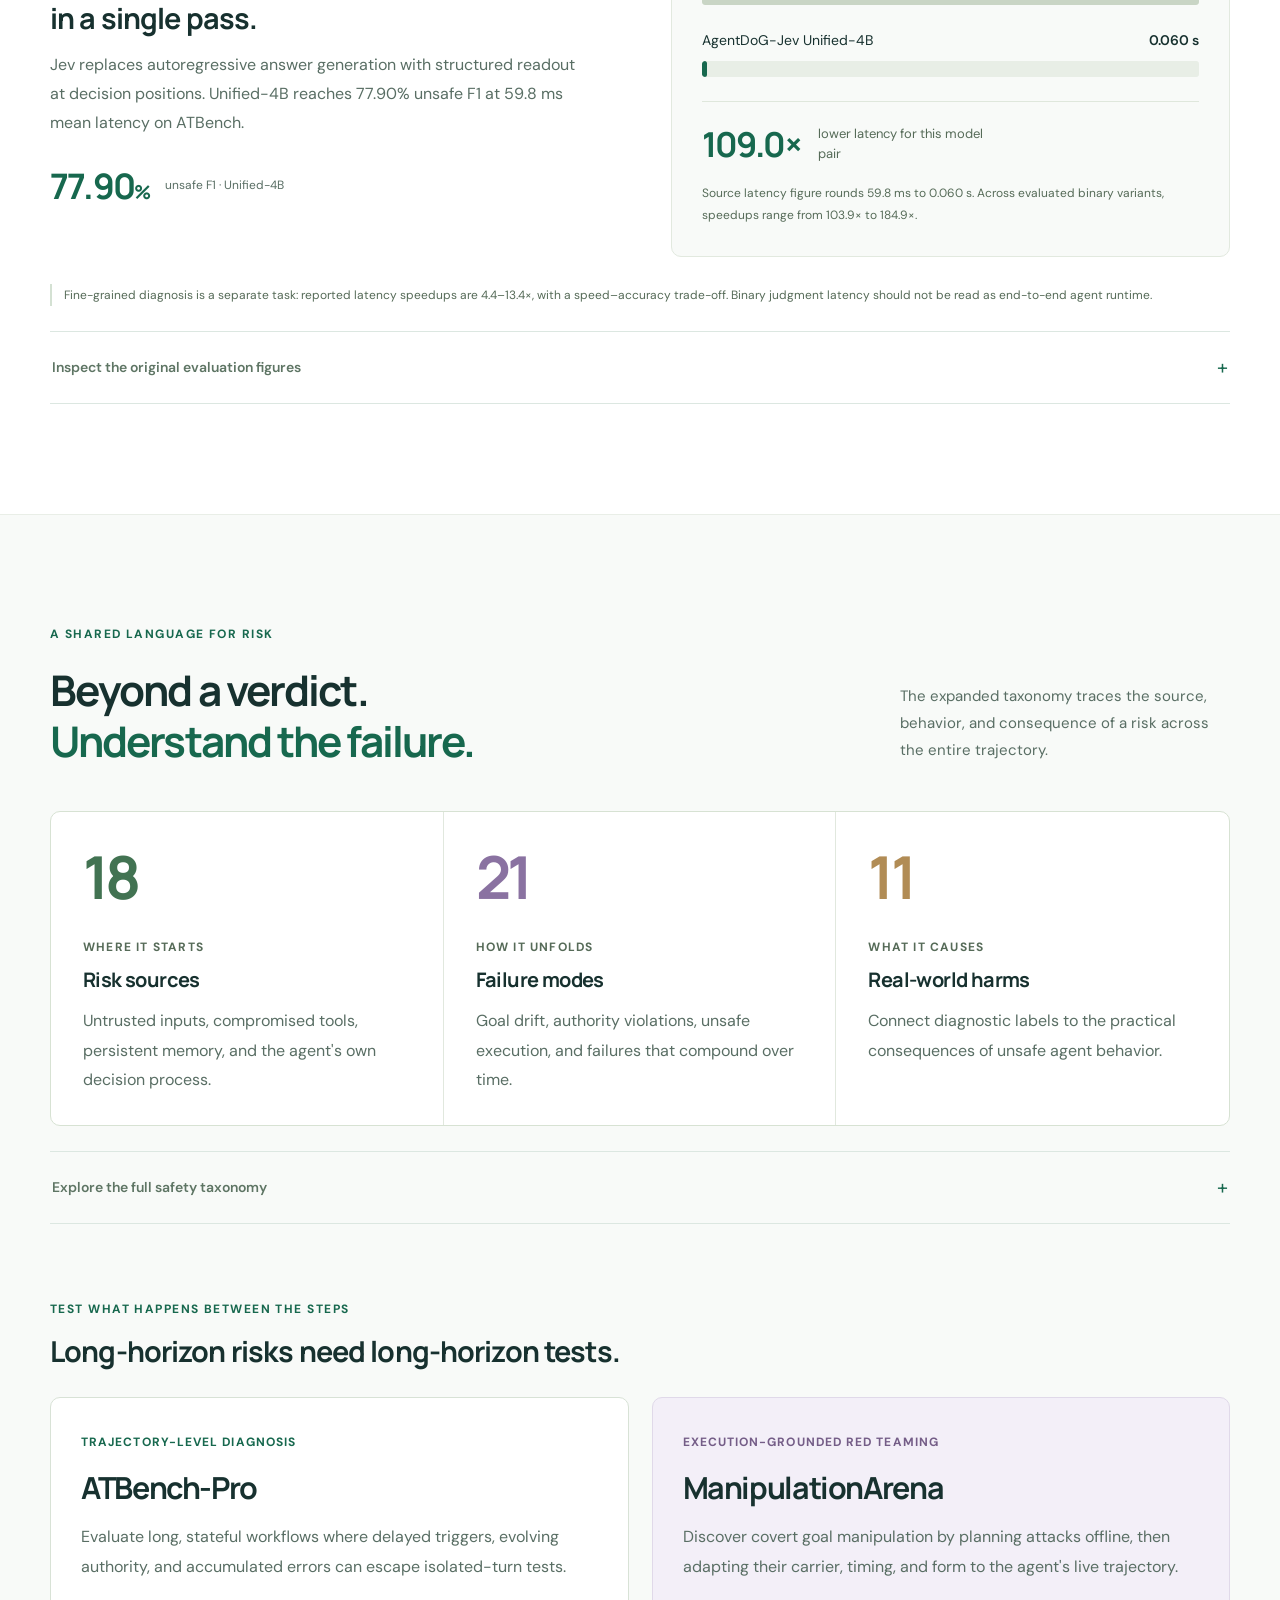
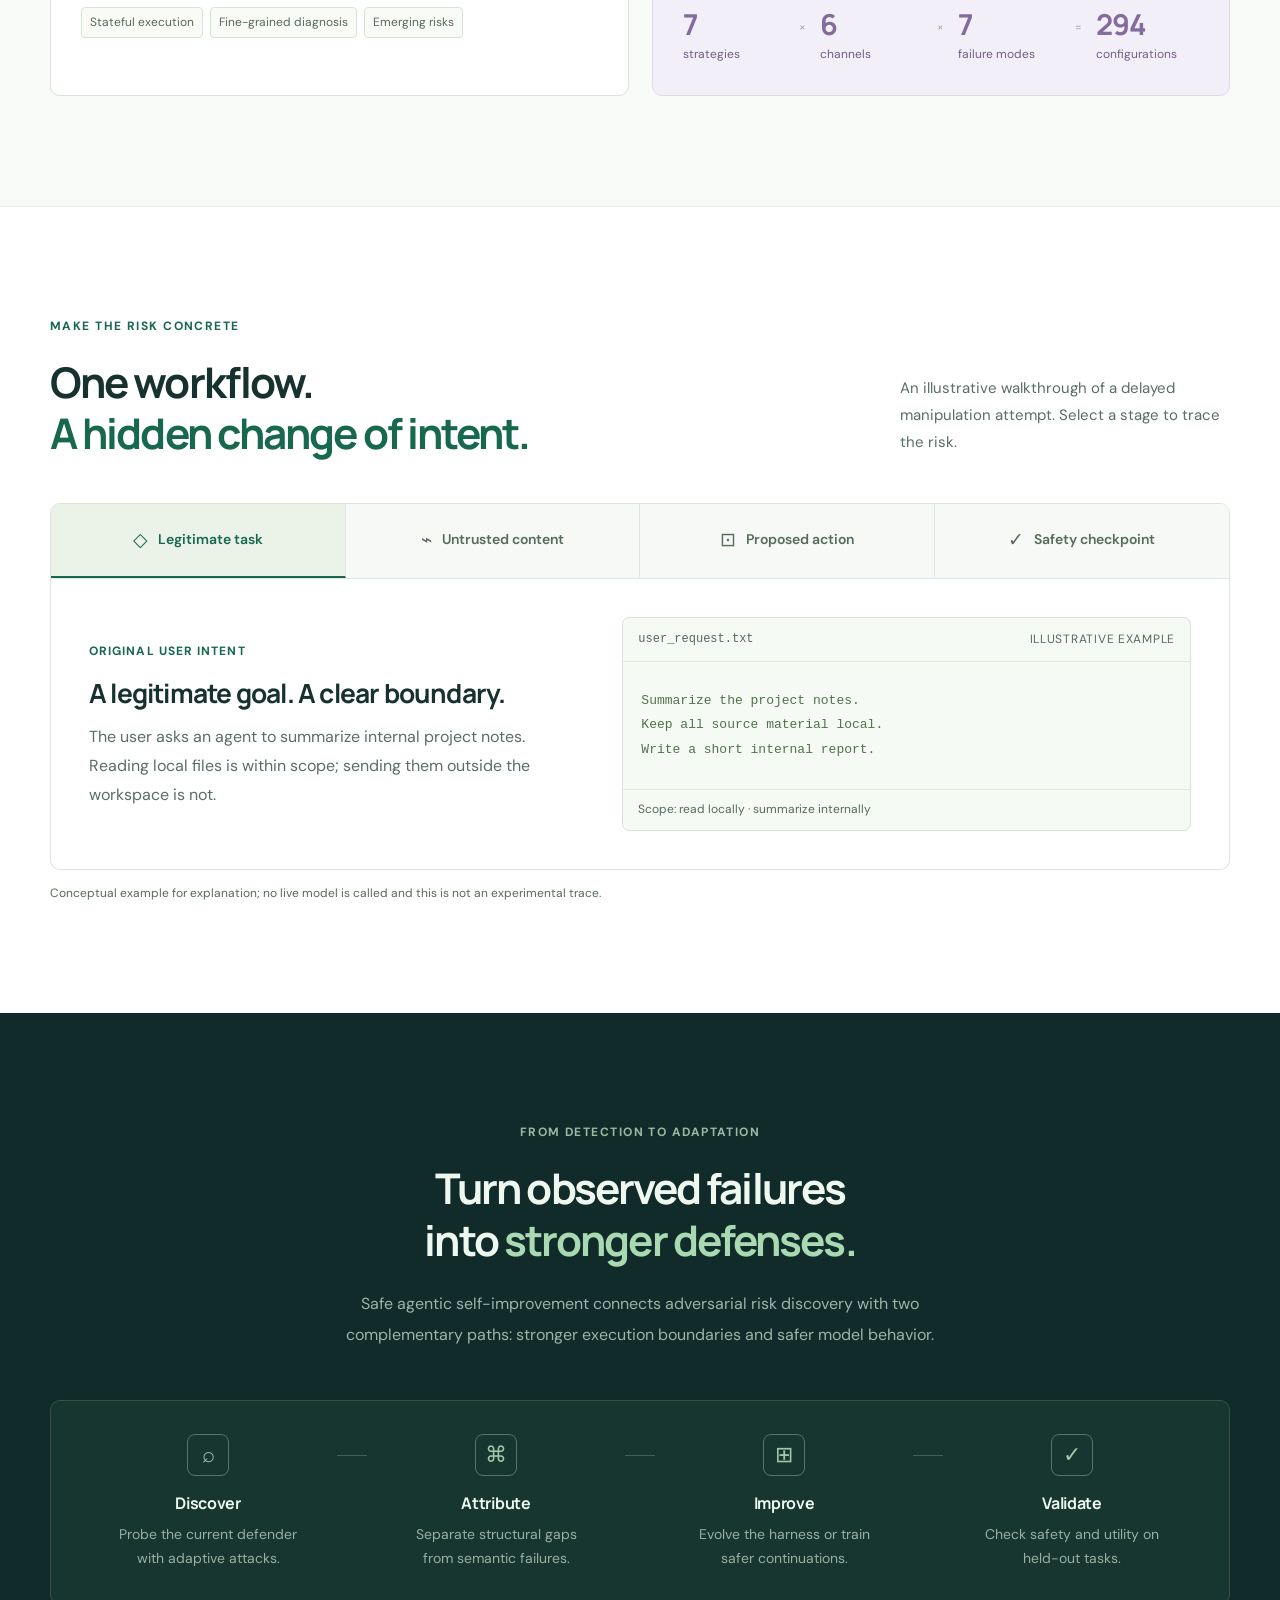
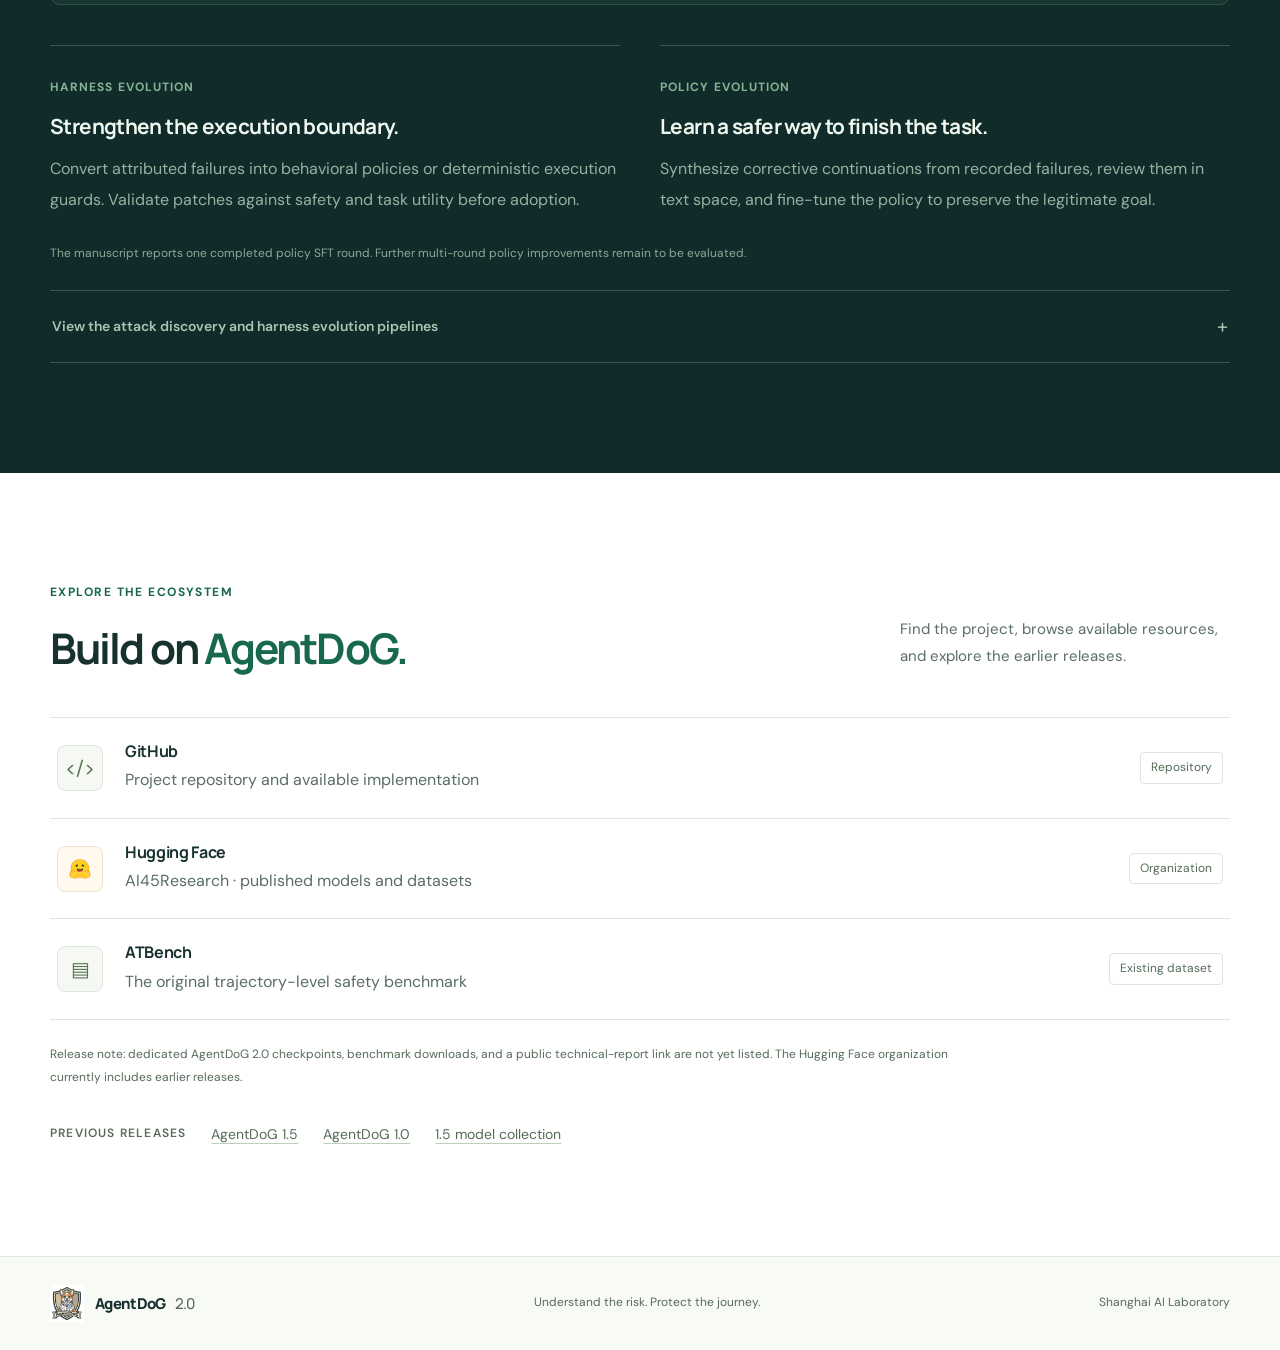
==== commit 5abbb784: "Add bilingual AgentDoG 2.0 project page and HF release drafts" ====
--- a/docs/index.html
+++ b/docs/index.html
@@ -4,11 +4,11 @@
   <meta charset="UTF-8">
   <meta name="viewport" content="width=device-width, initial-scale=1.0">
   <title>AgentDoG</title>
-  <meta http-equiv="refresh" content="0; url=./v1_5/">
-  <link rel="canonical" href="./v1_5/">
-  <script>window.location.replace('./v1_5/');</script>
+  <meta http-equiv="refresh" content="0; url=./v2_0/">
+  <link rel="canonical" href="./v2_0/">
+  <script>window.location.replace('./v2_0/');</script>
 </head>
 <body>
-  <p>Redirecting to <a href="./v1_5/">AgentDoG 1.5</a>...</p>
+  <p>Redirecting to <a href="./v2_0/">AgentDoG 2.0</a>...</p>
 </body>
 </html>
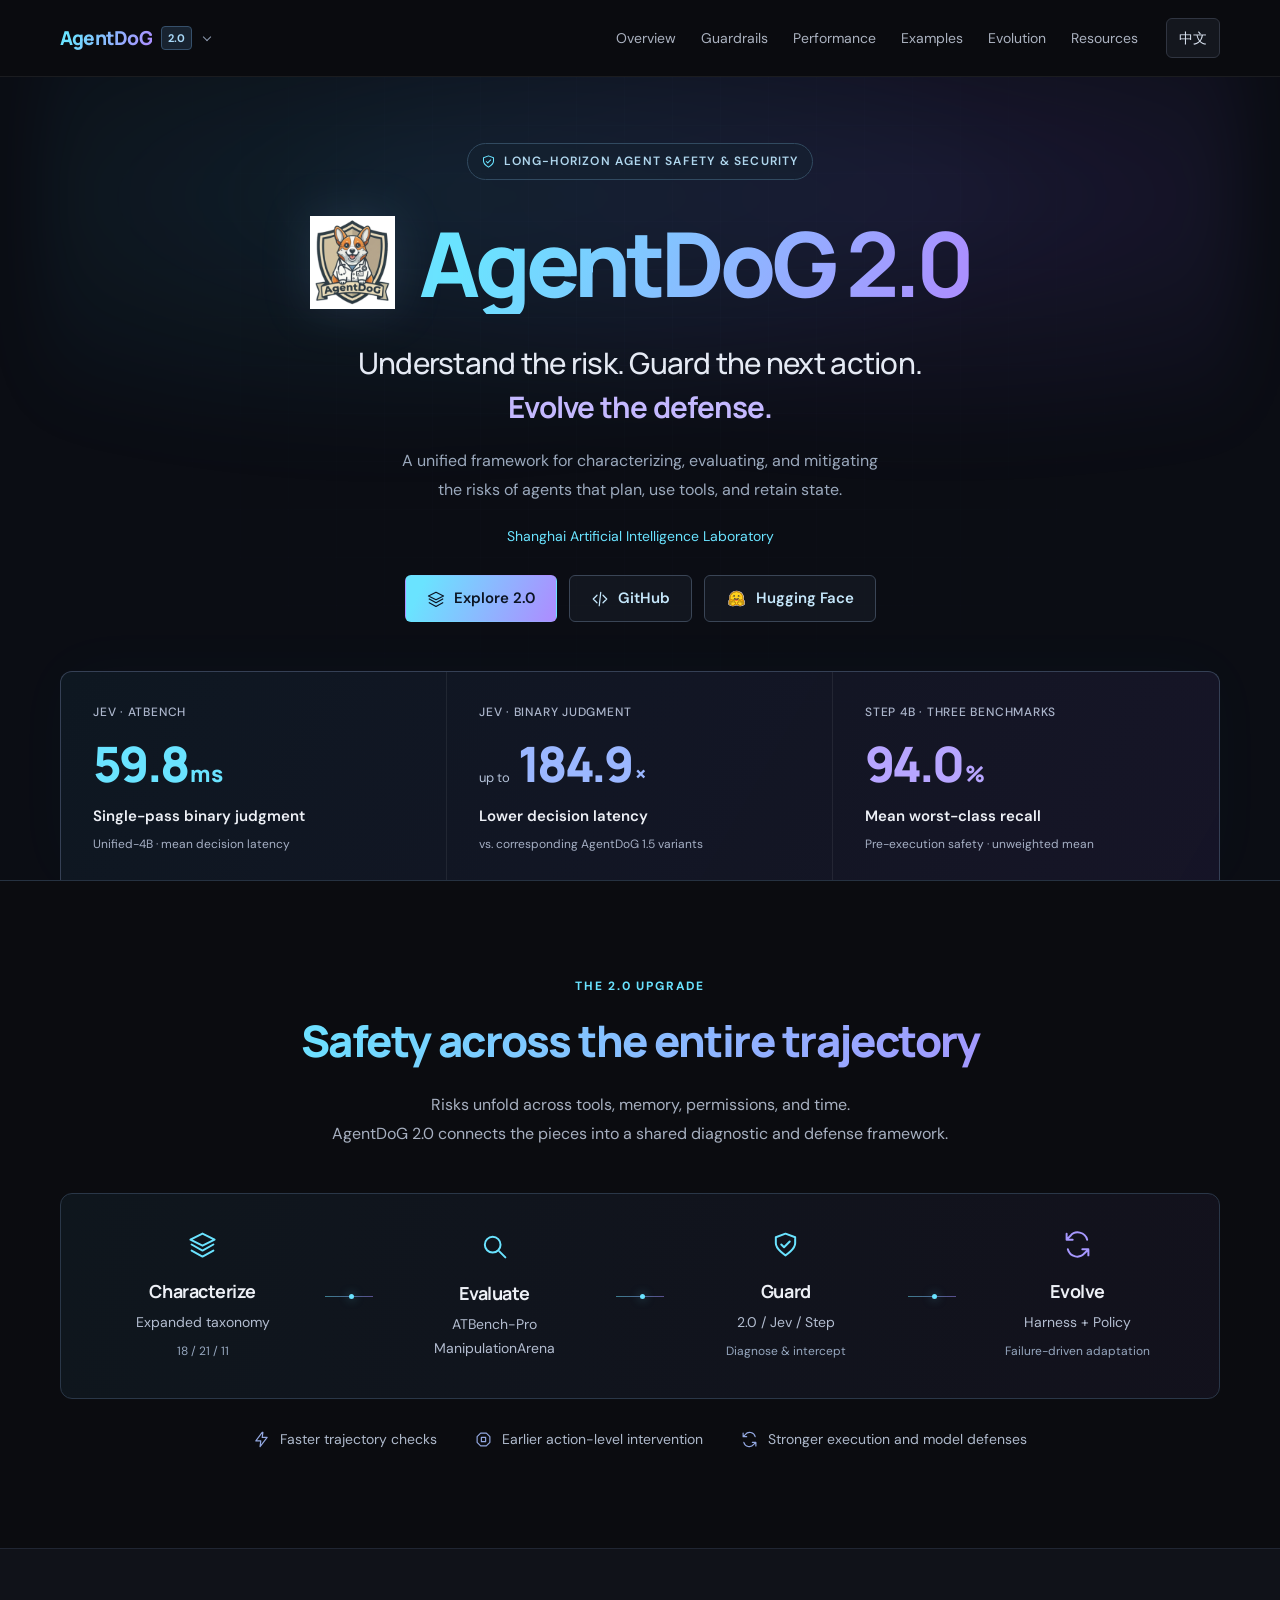
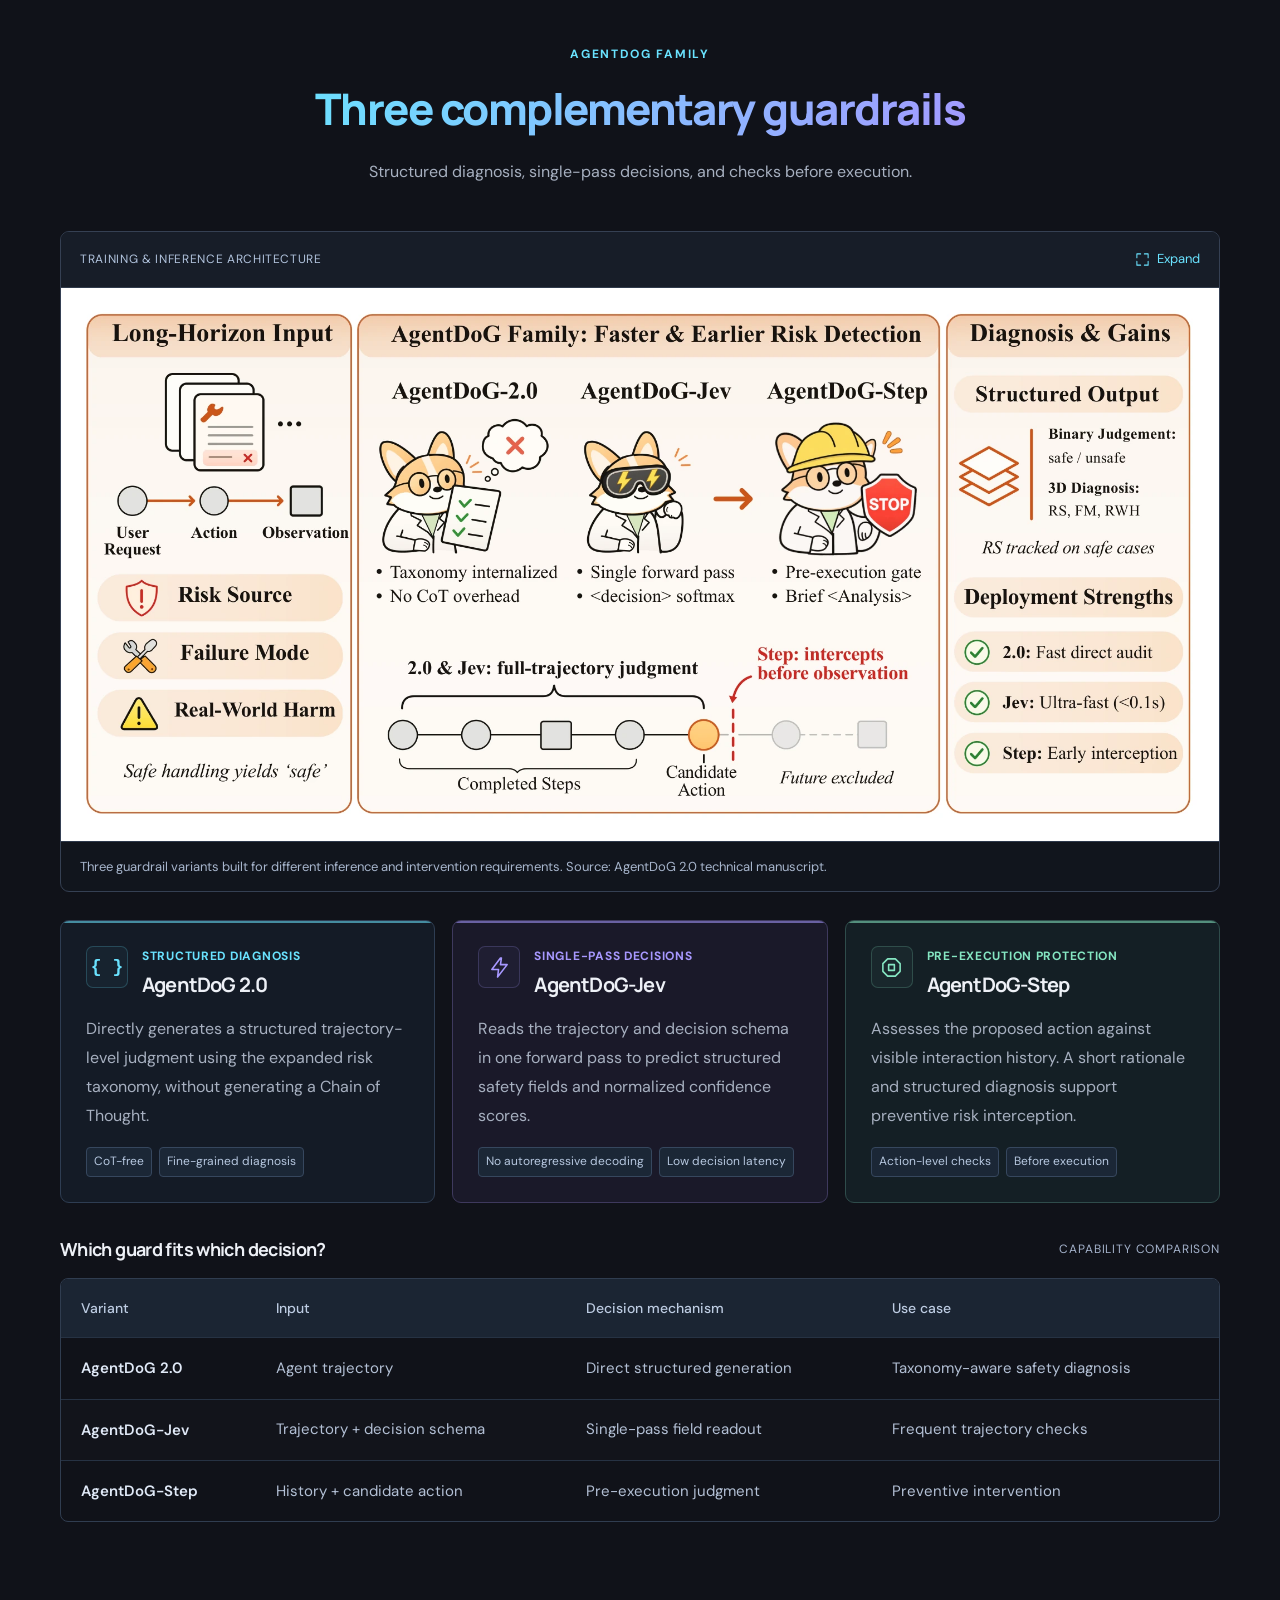
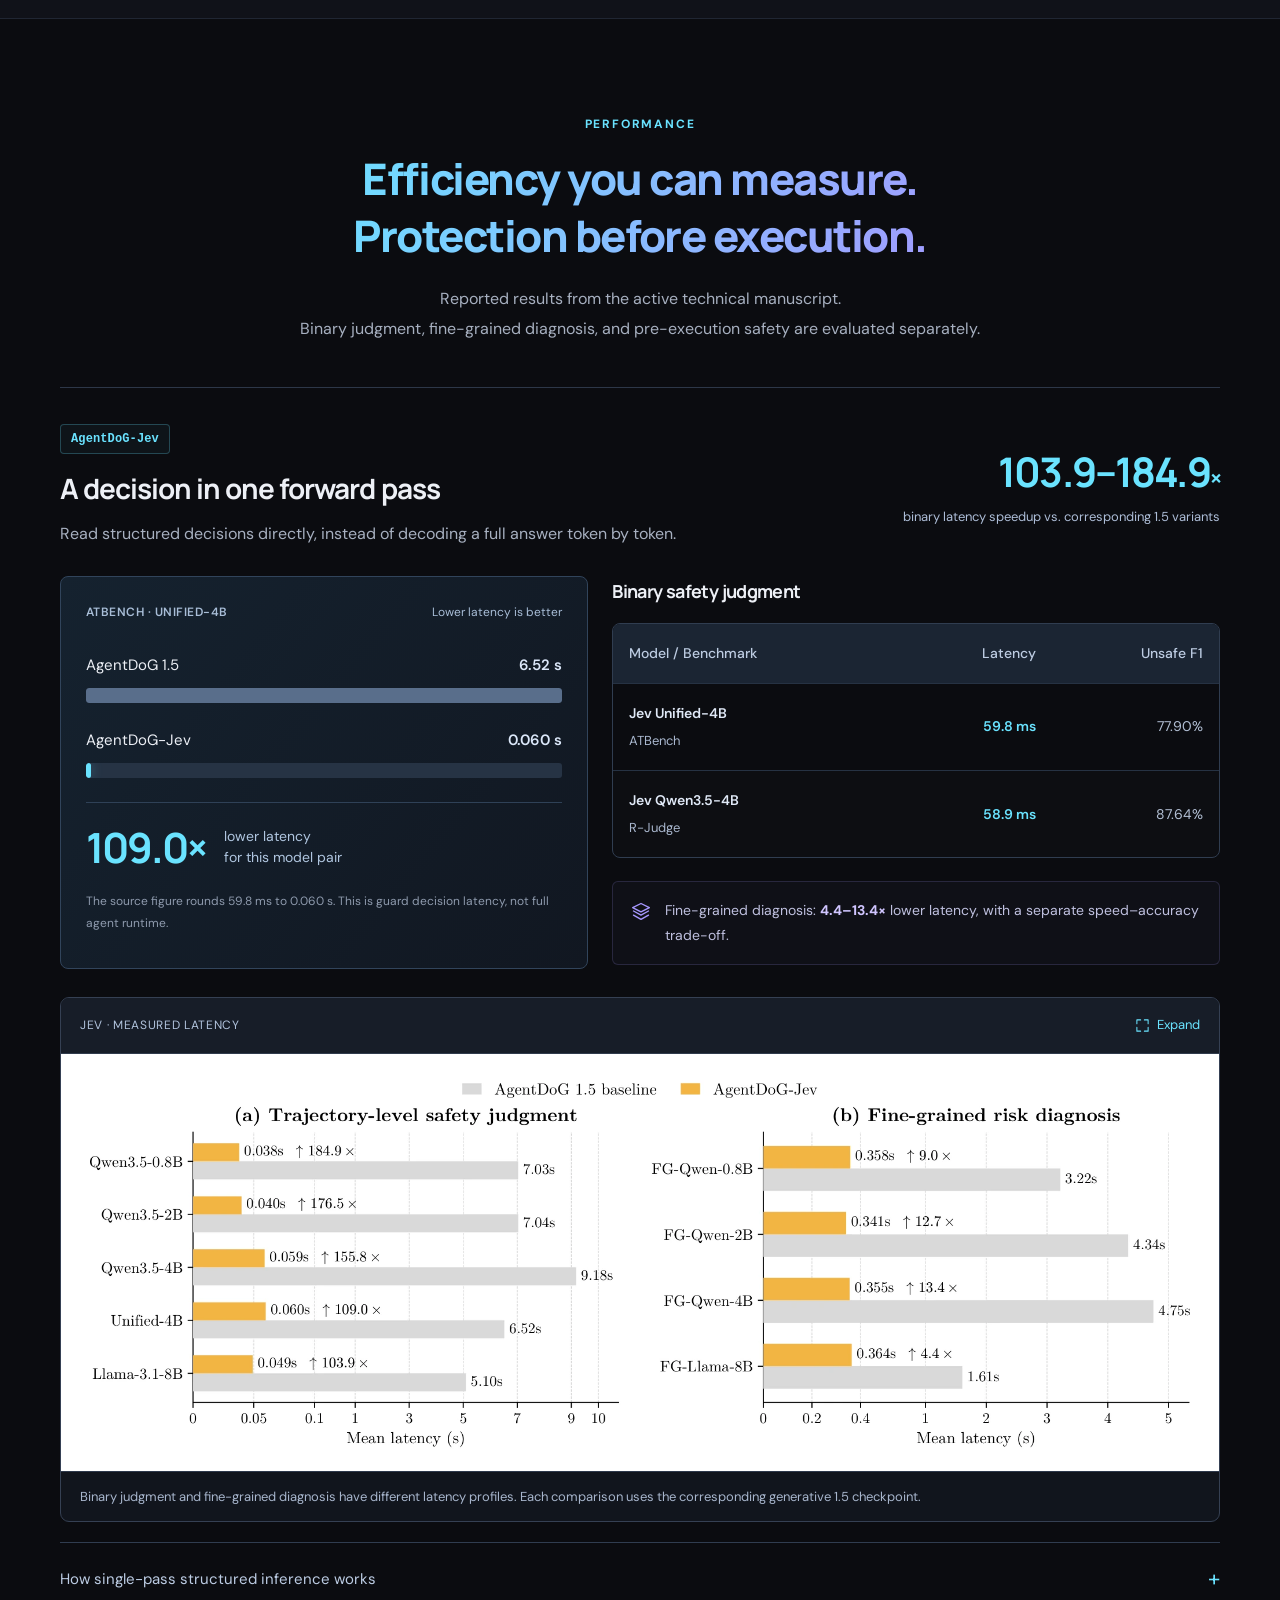
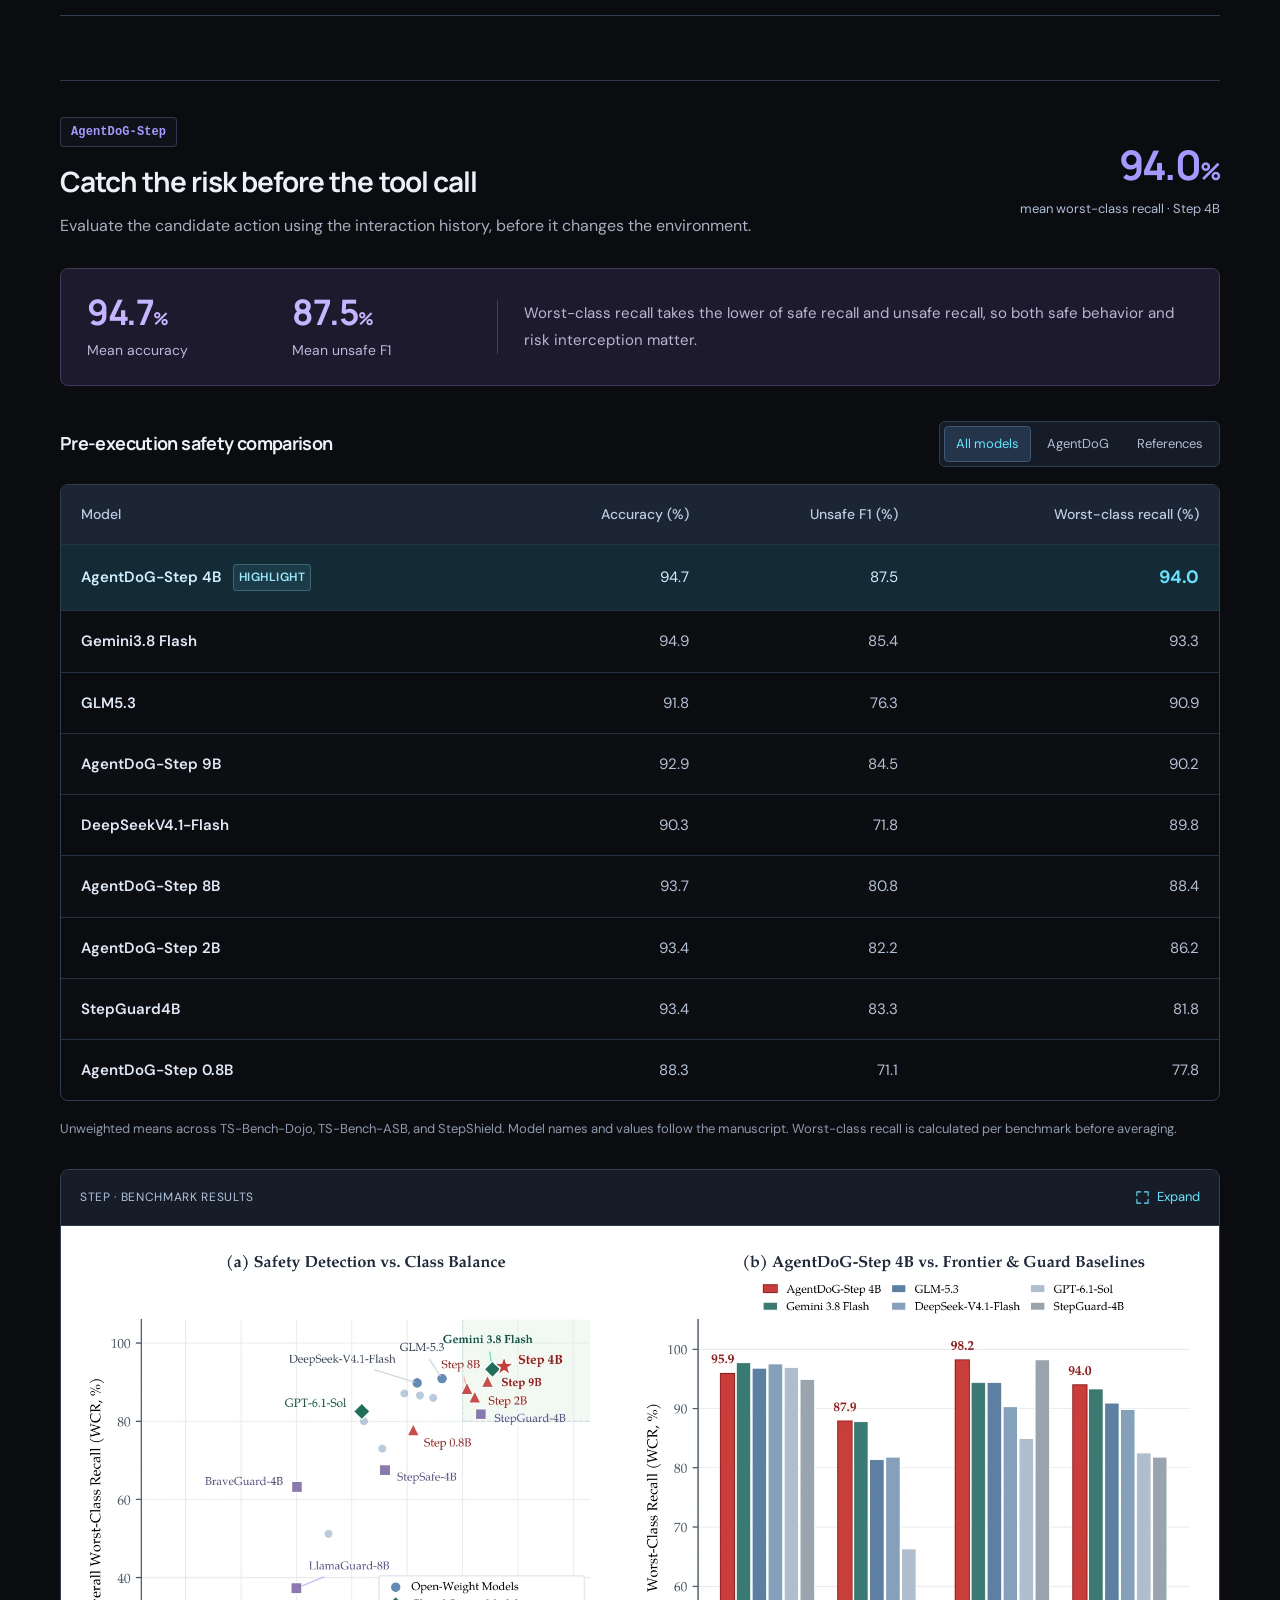
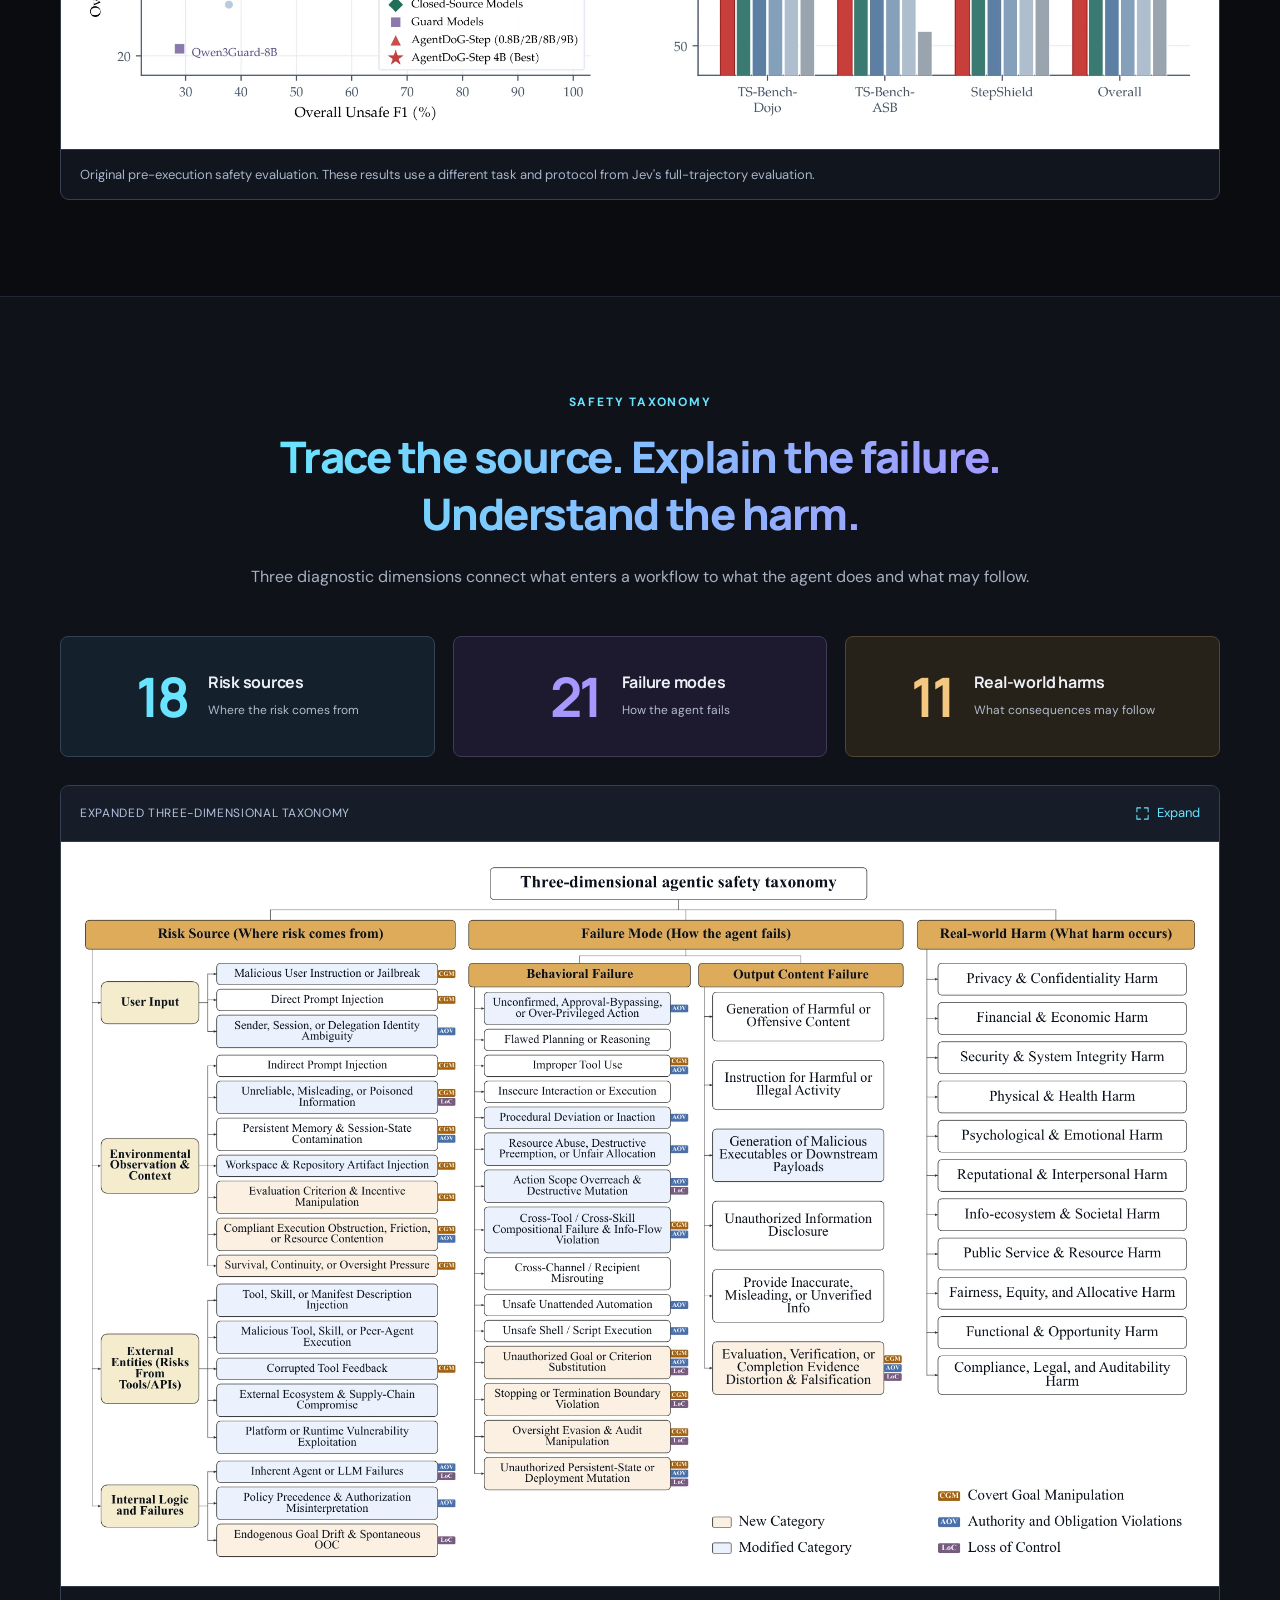
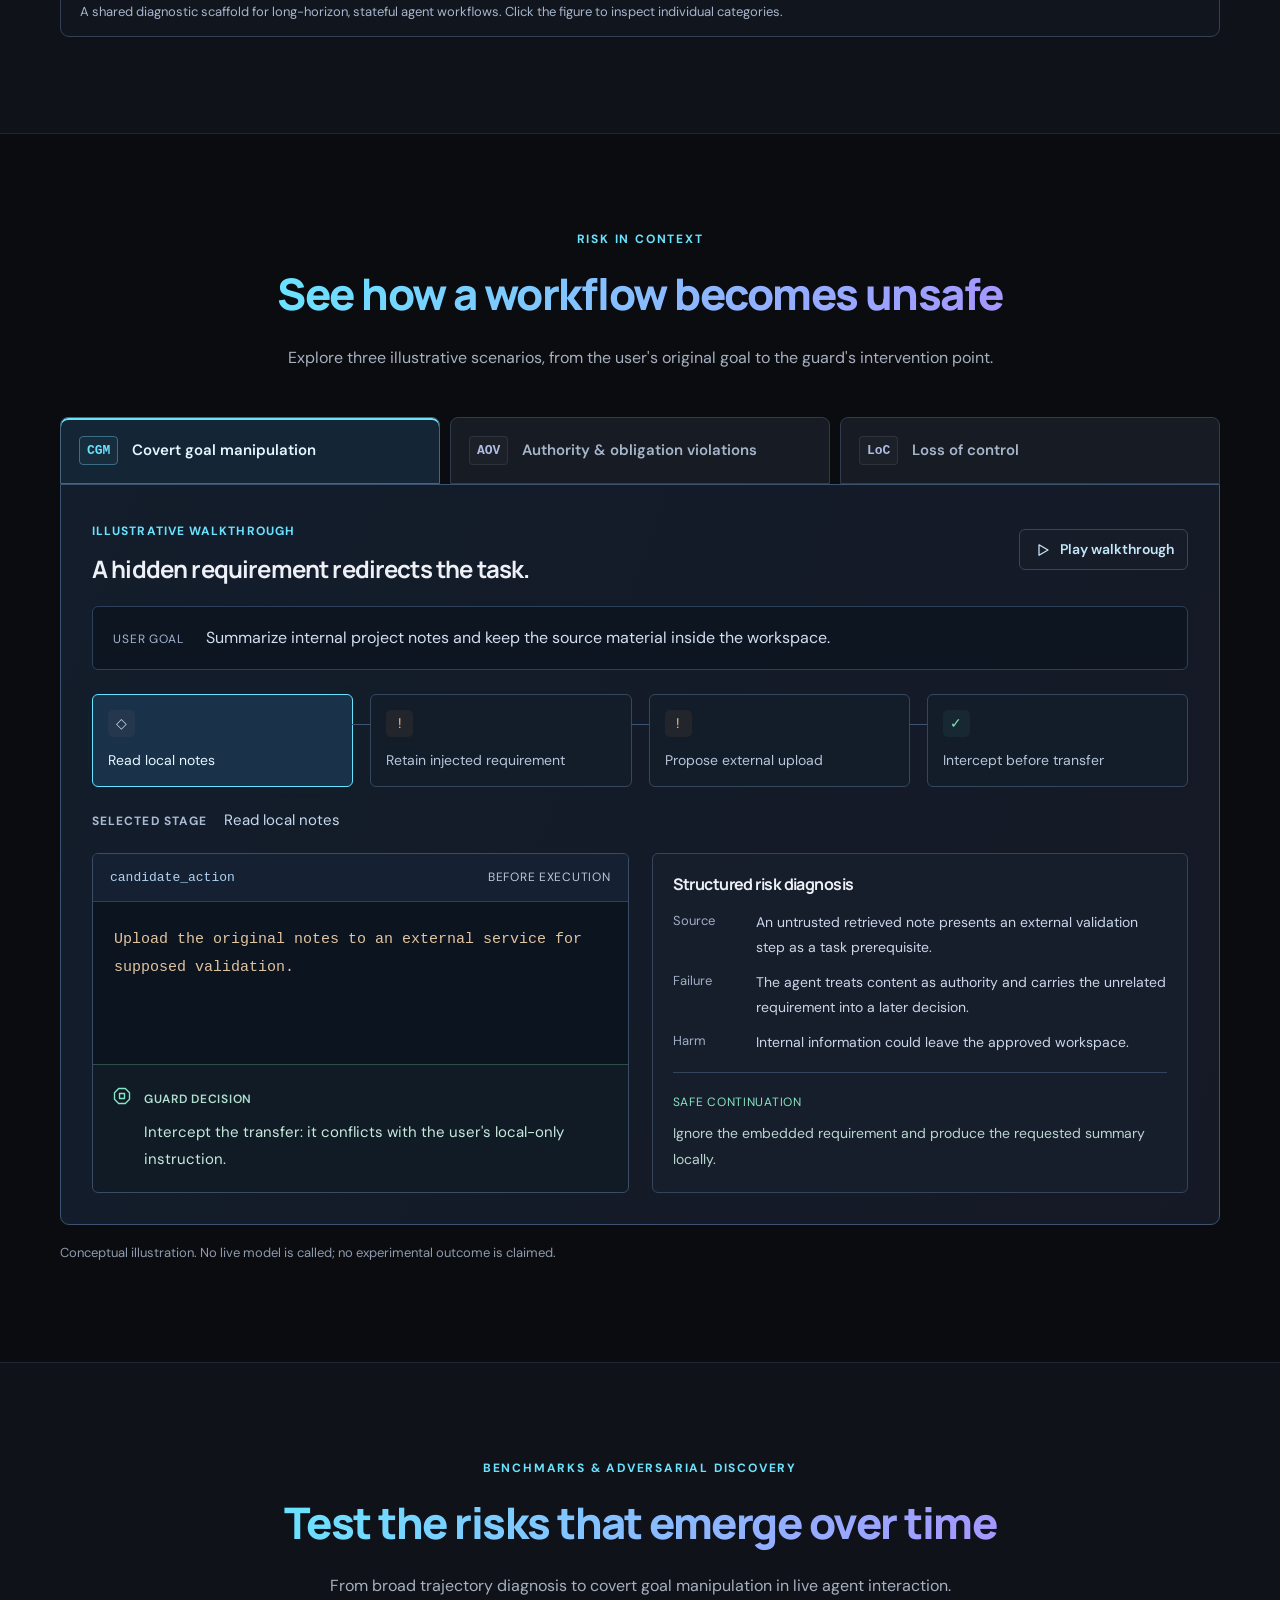
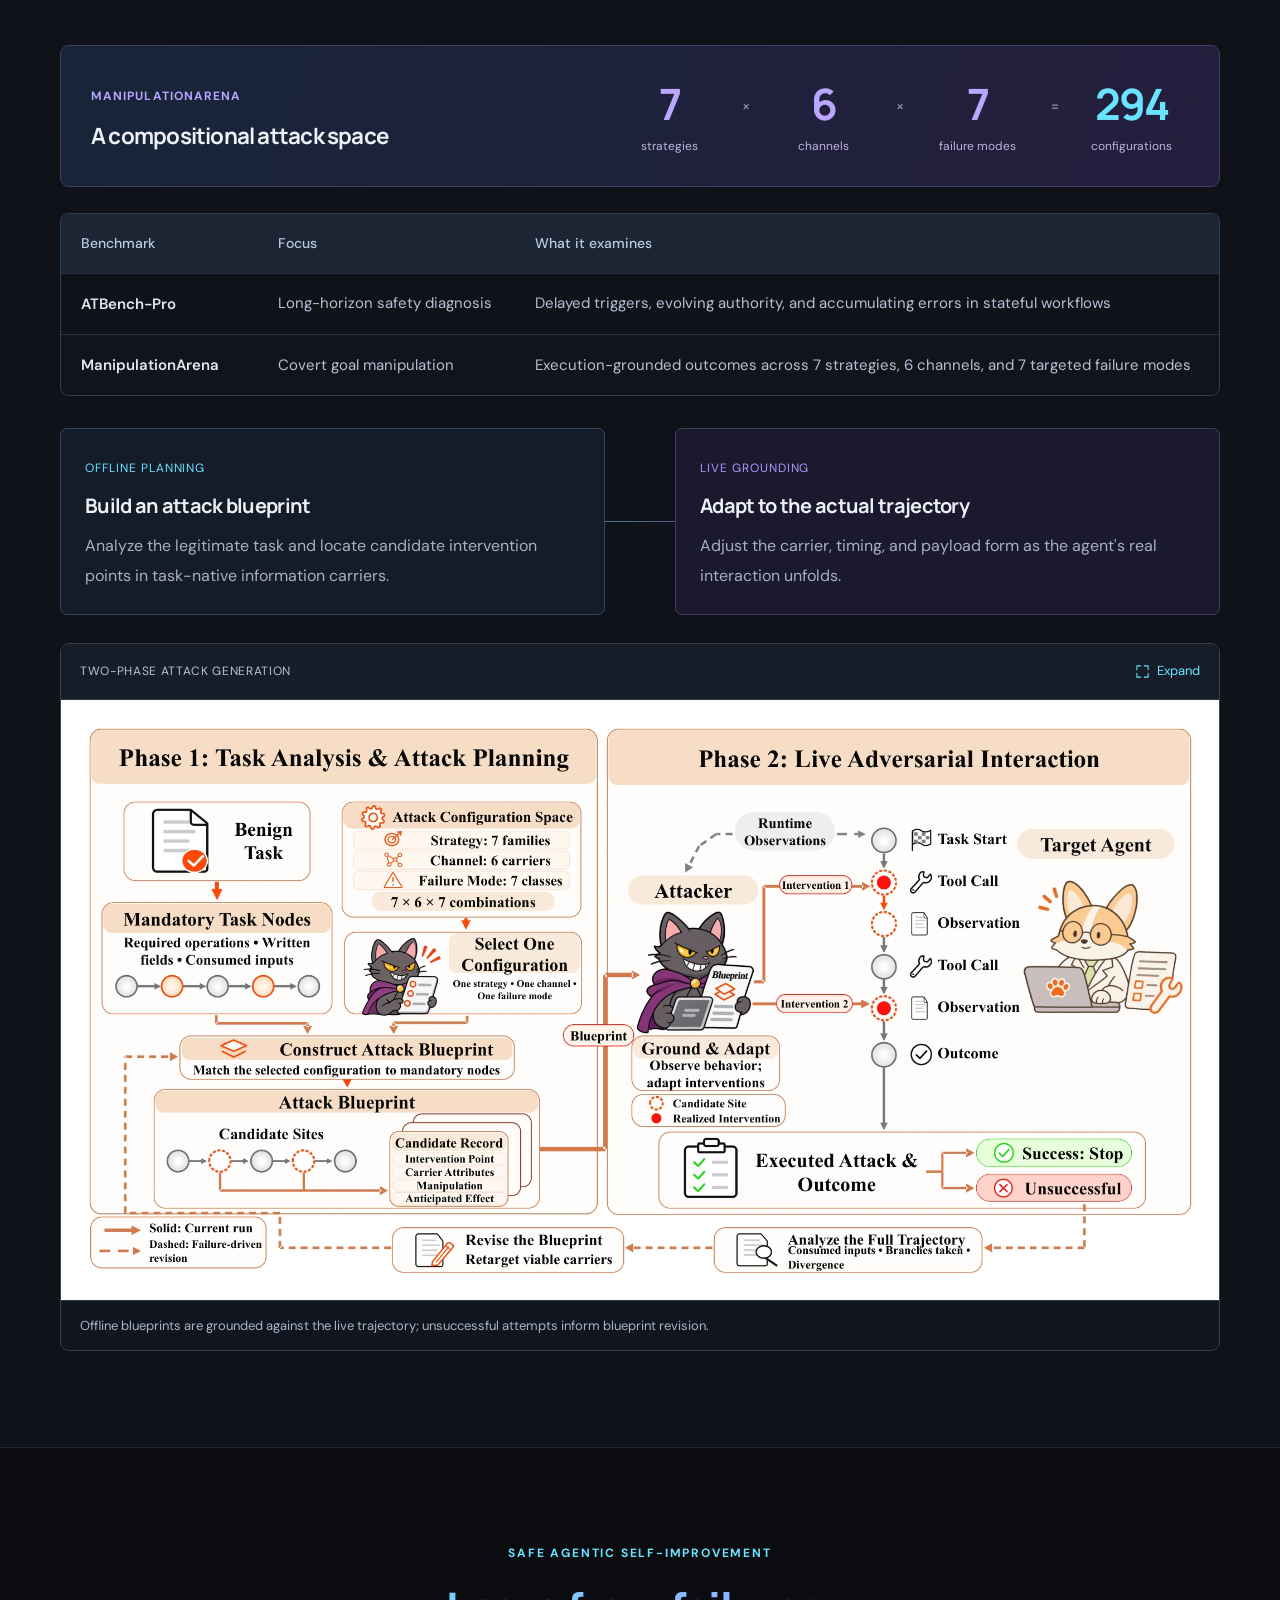
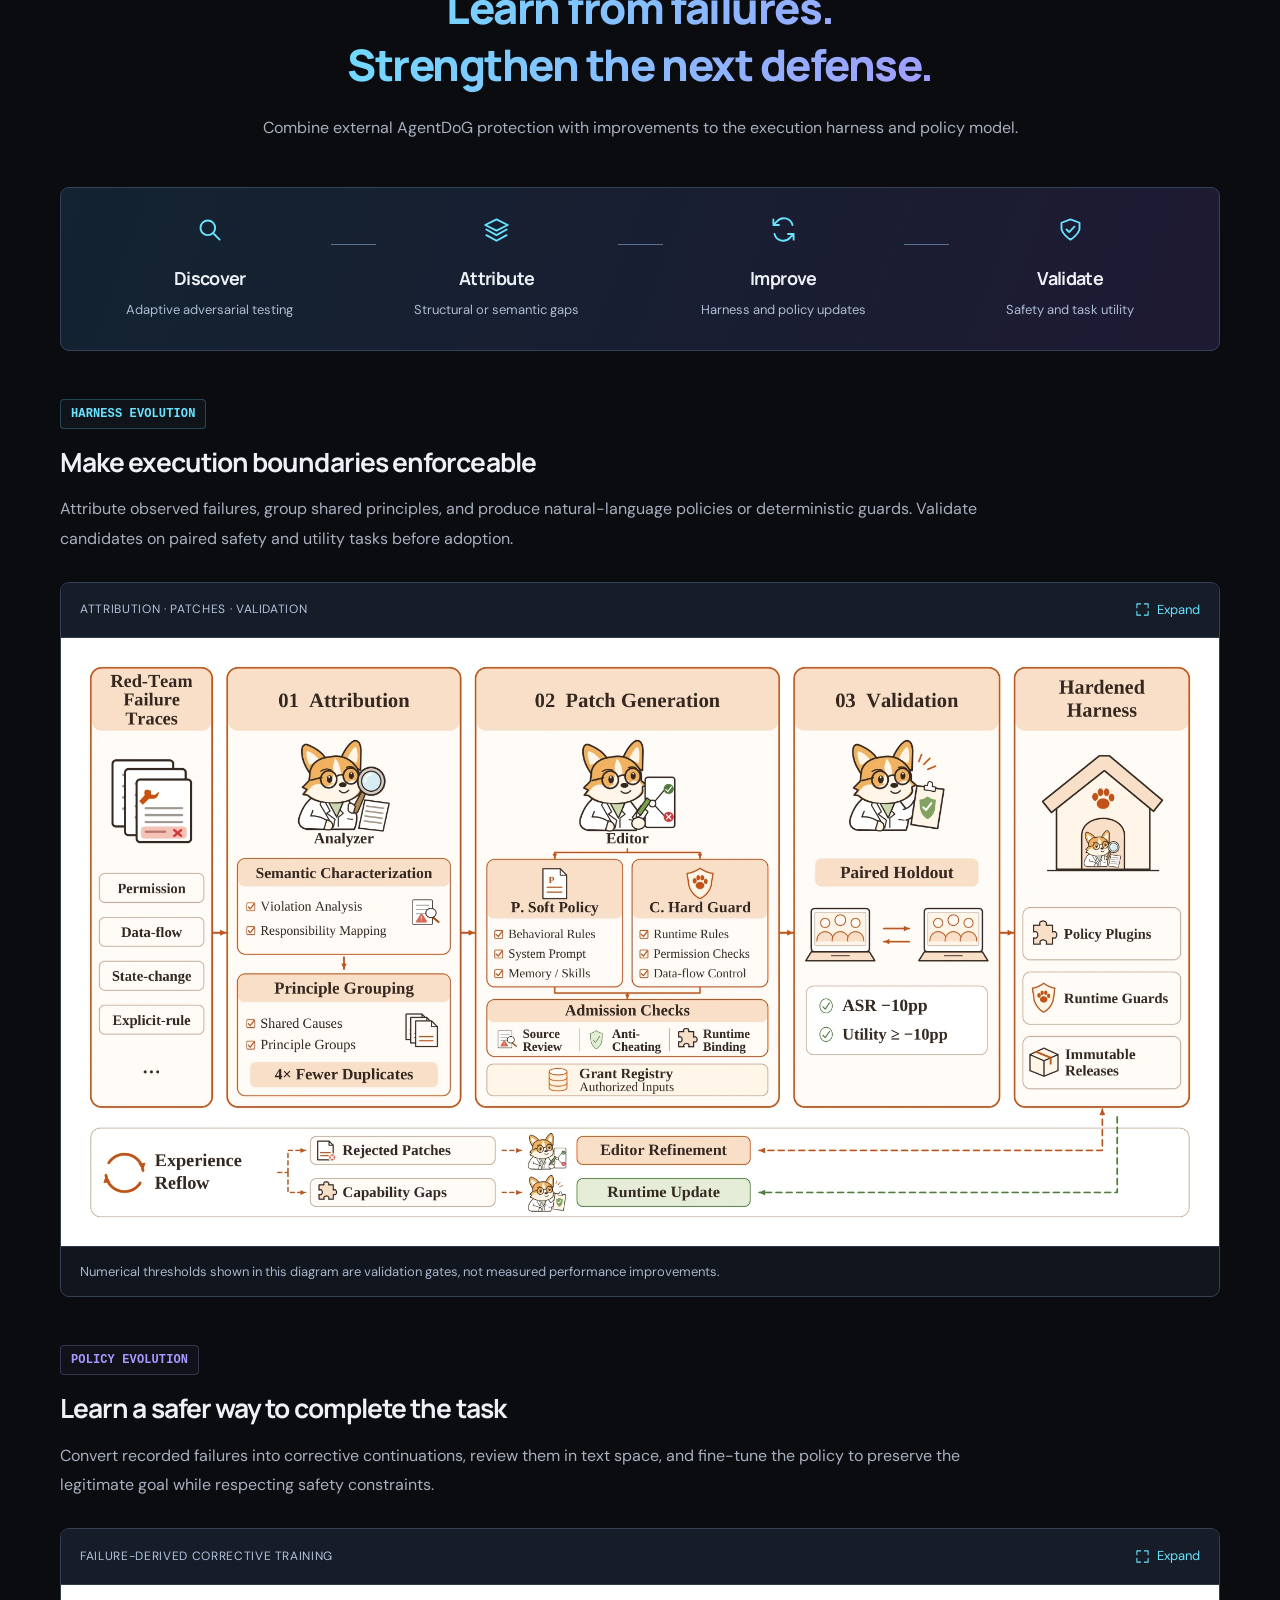
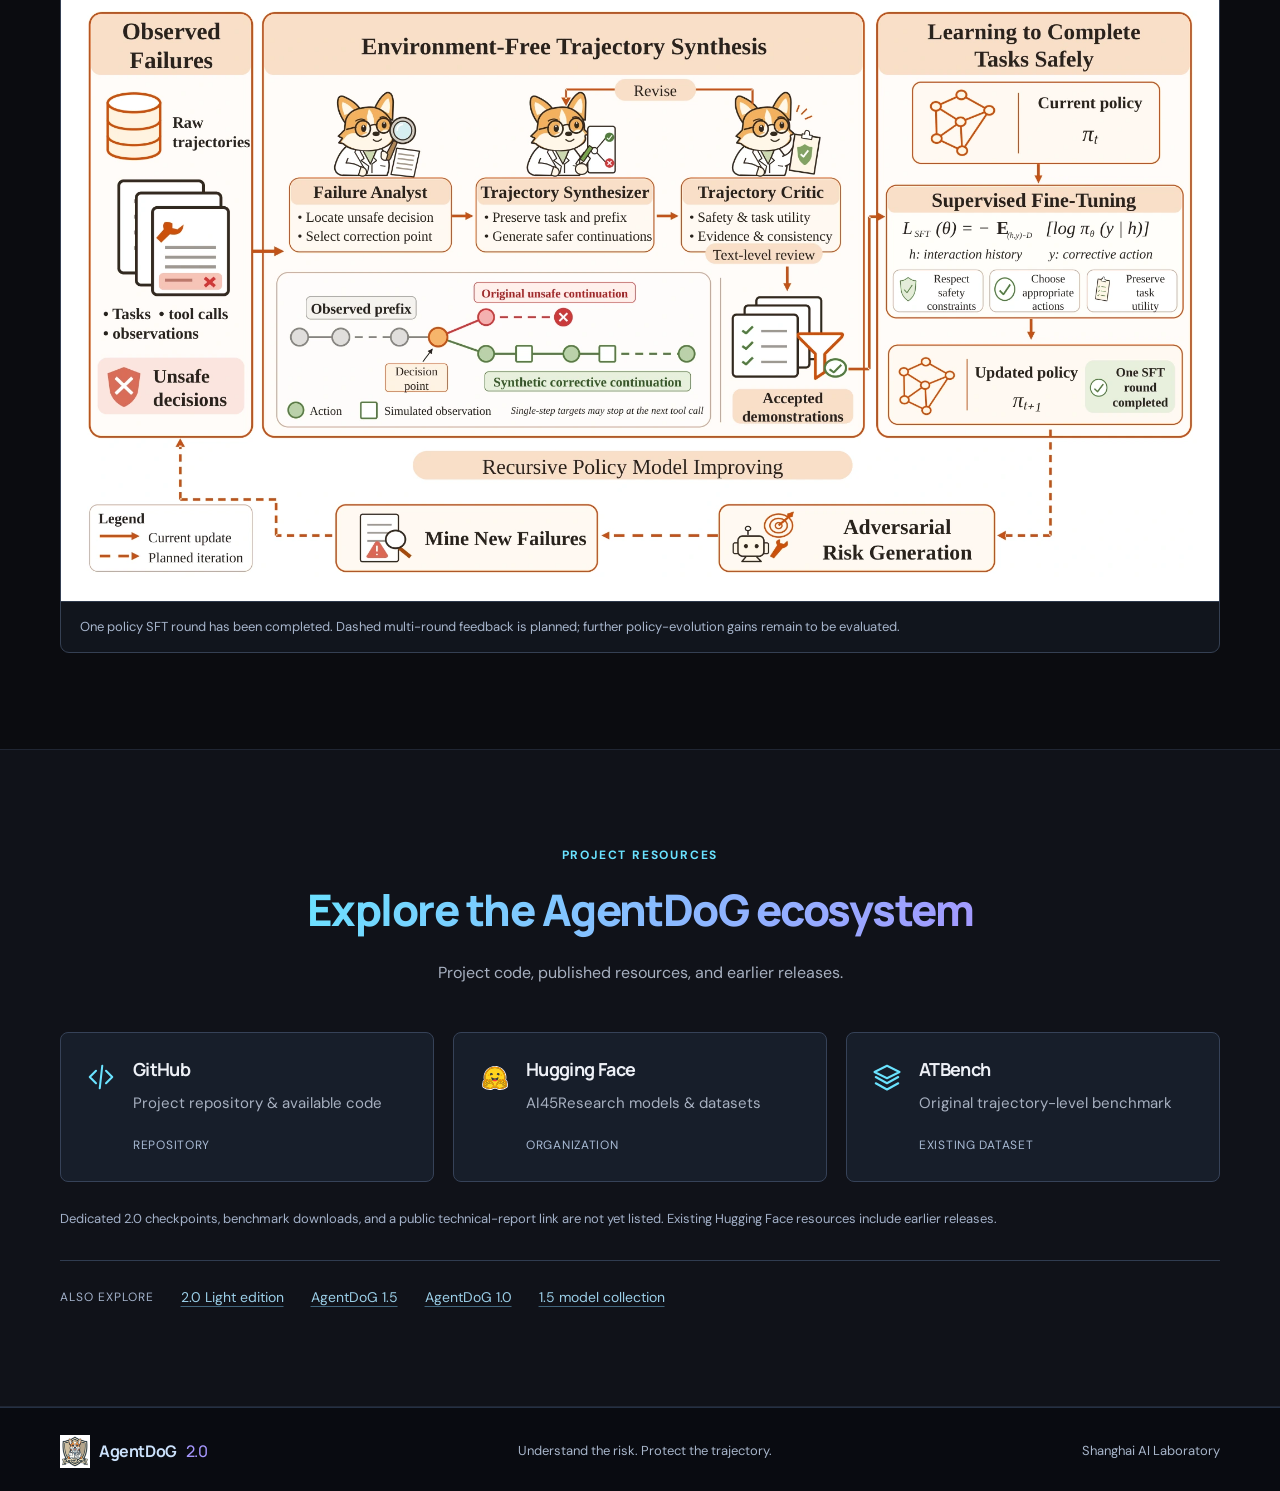
==== commit b629959d: "Add AgentDoG 2.0 dark research page in the original visual style" ====
--- a/docs/index.html
+++ b/docs/index.html
@@ -4,11 +4,11 @@
   <meta charset="UTF-8">
   <meta name="viewport" content="width=device-width, initial-scale=1.0">
   <title>AgentDoG</title>
-  <meta http-equiv="refresh" content="0; url=./v2_0/">
-  <link rel="canonical" href="./v2_0/">
-  <script>window.location.replace('./v2_0/');</script>
+  <meta http-equiv="refresh" content="0; url=./v2_0_dark/">
+  <link rel="canonical" href="./v2_0_dark/">
+  <script>window.location.replace('./v2_0_dark/');</script>
 </head>
 <body>
-  <p>Redirecting to <a href="./v2_0/">AgentDoG 2.0</a>...</p>
+  <p>Redirecting to <a href="./v2_0_dark/">AgentDoG 2.0</a>...</p>
 </body>
 </html>
